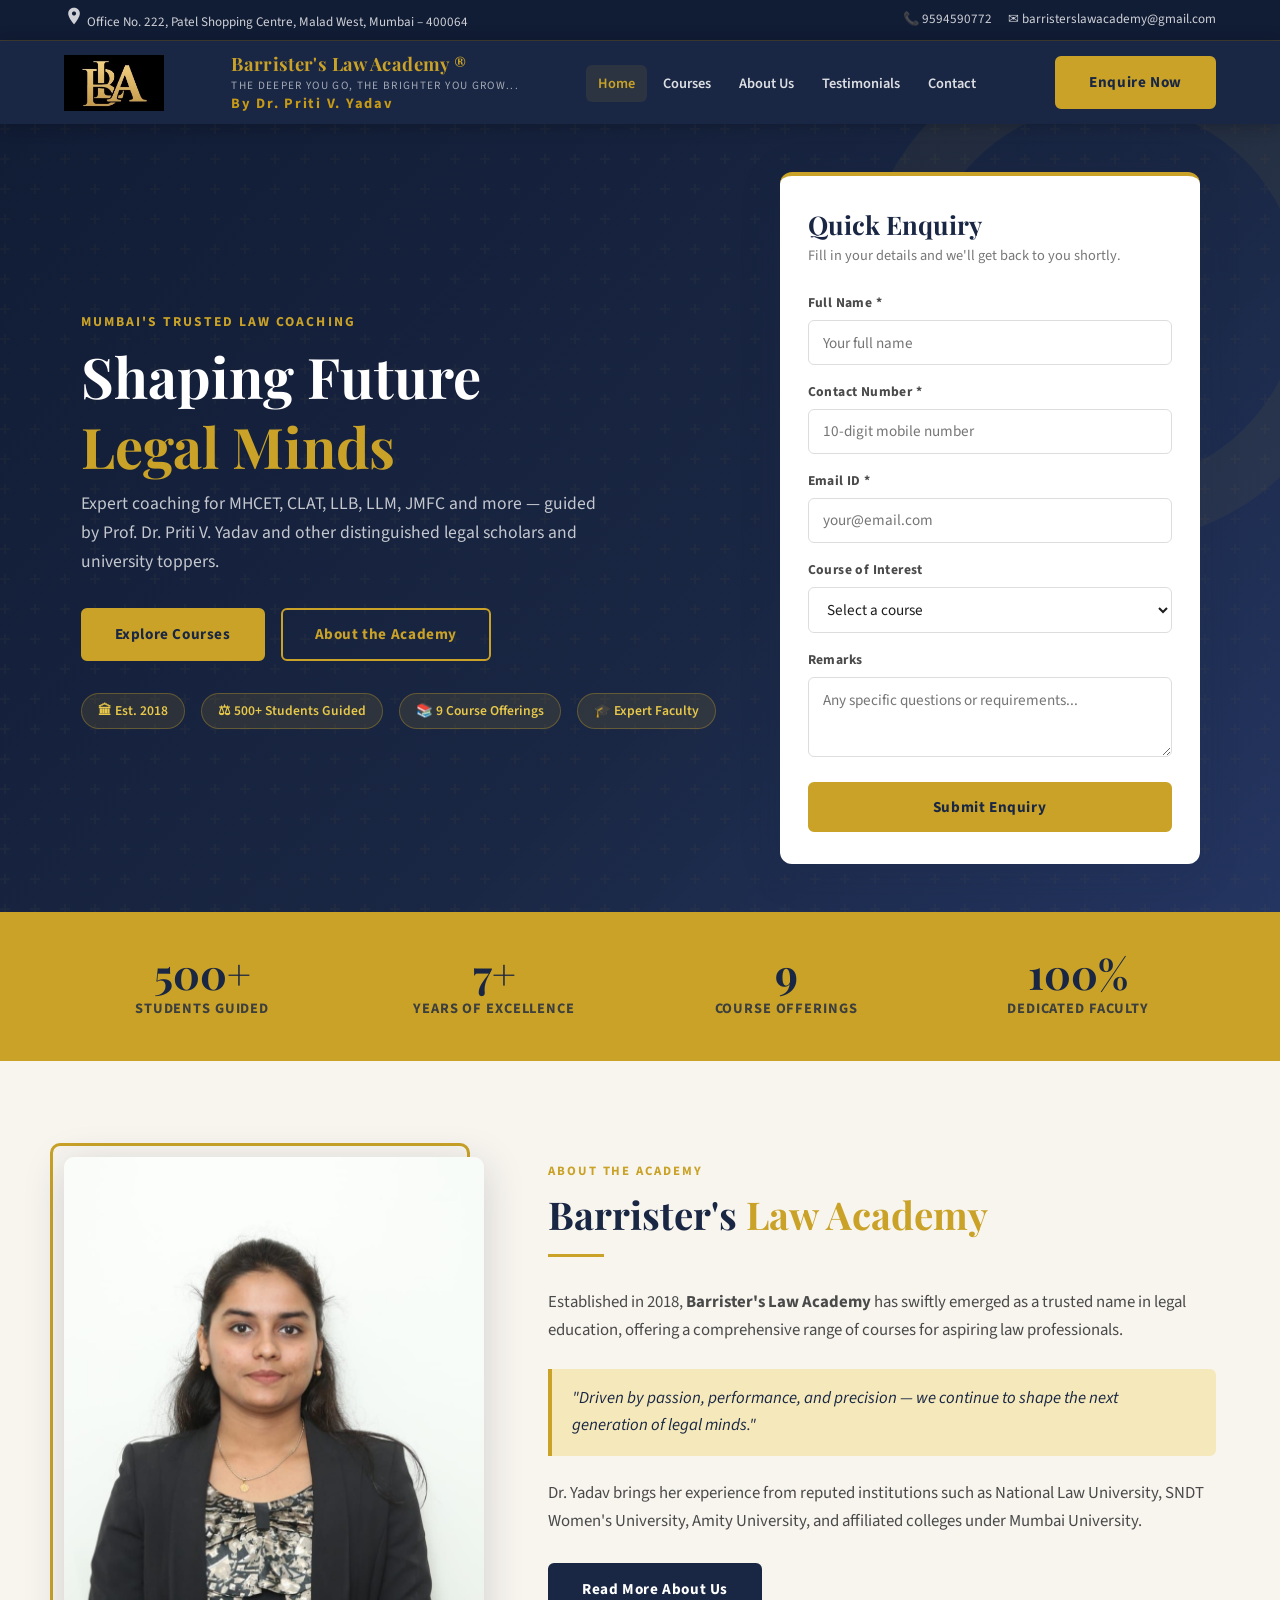
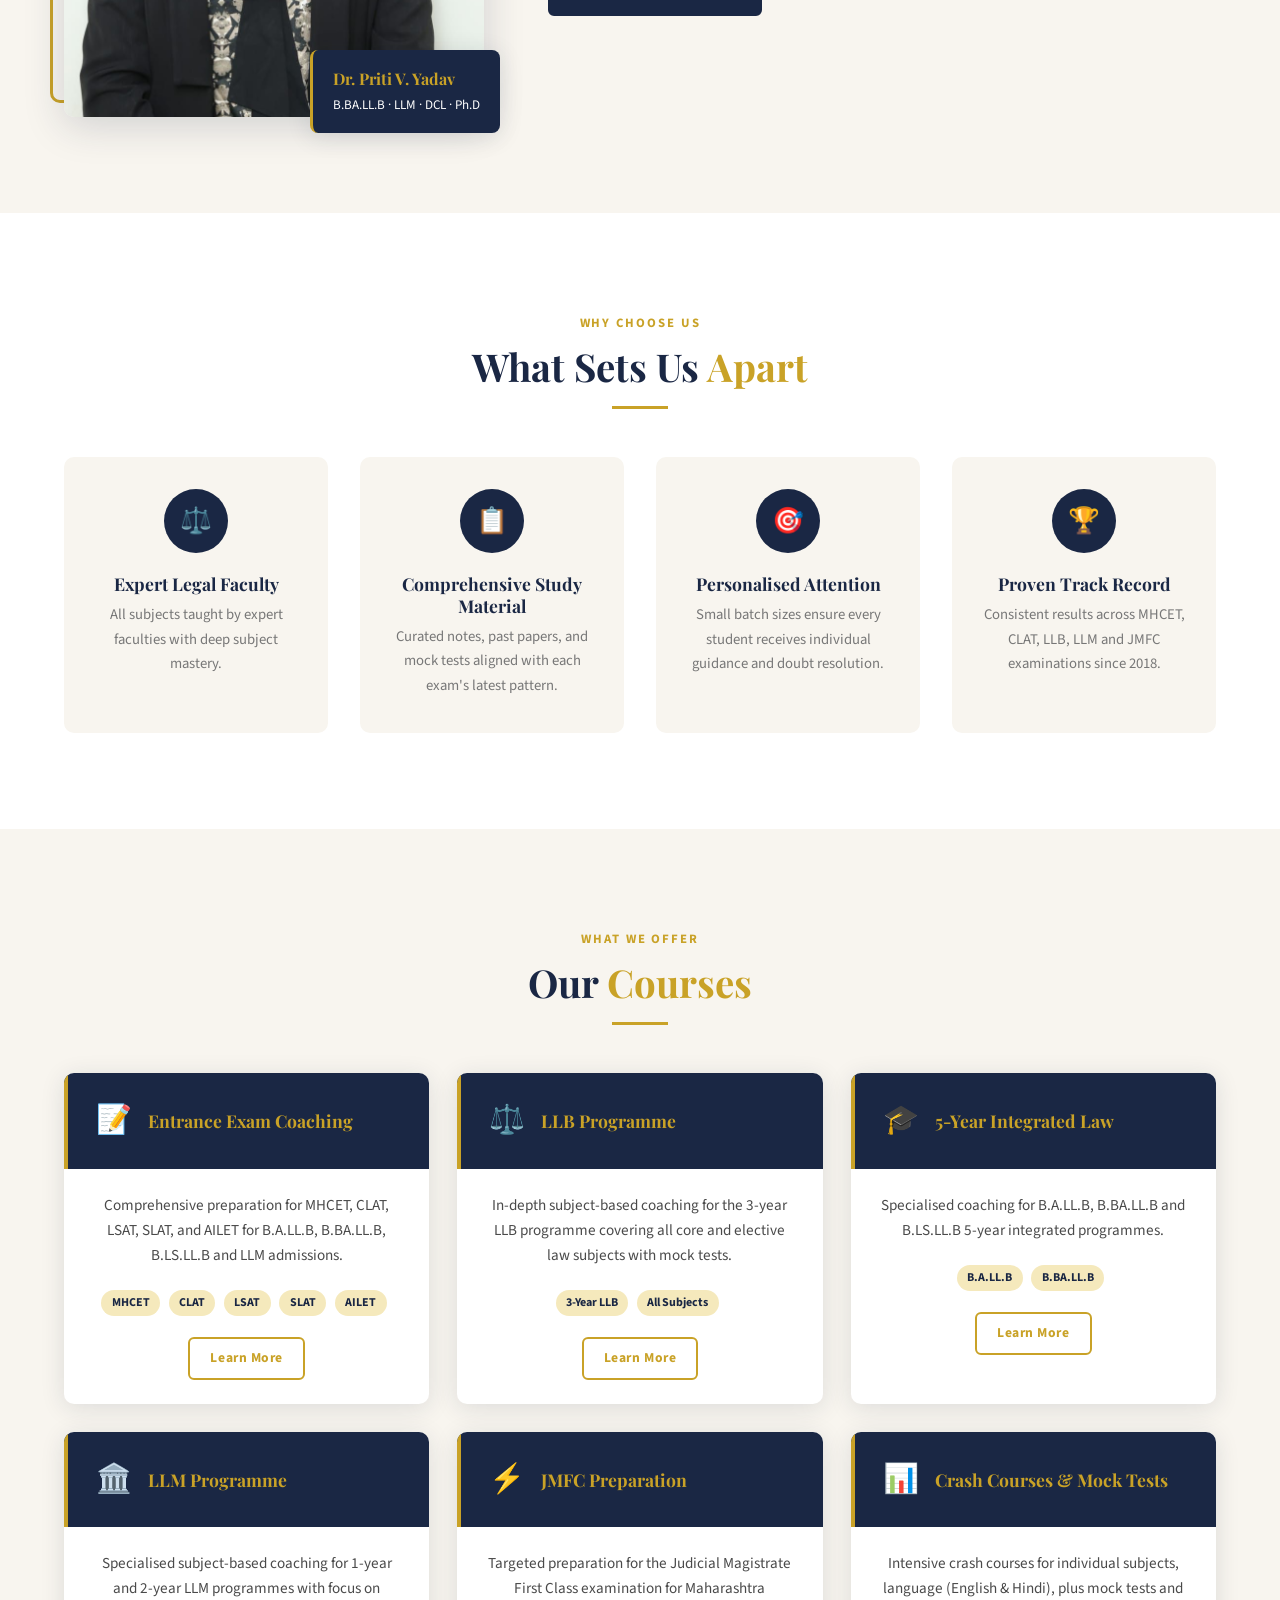
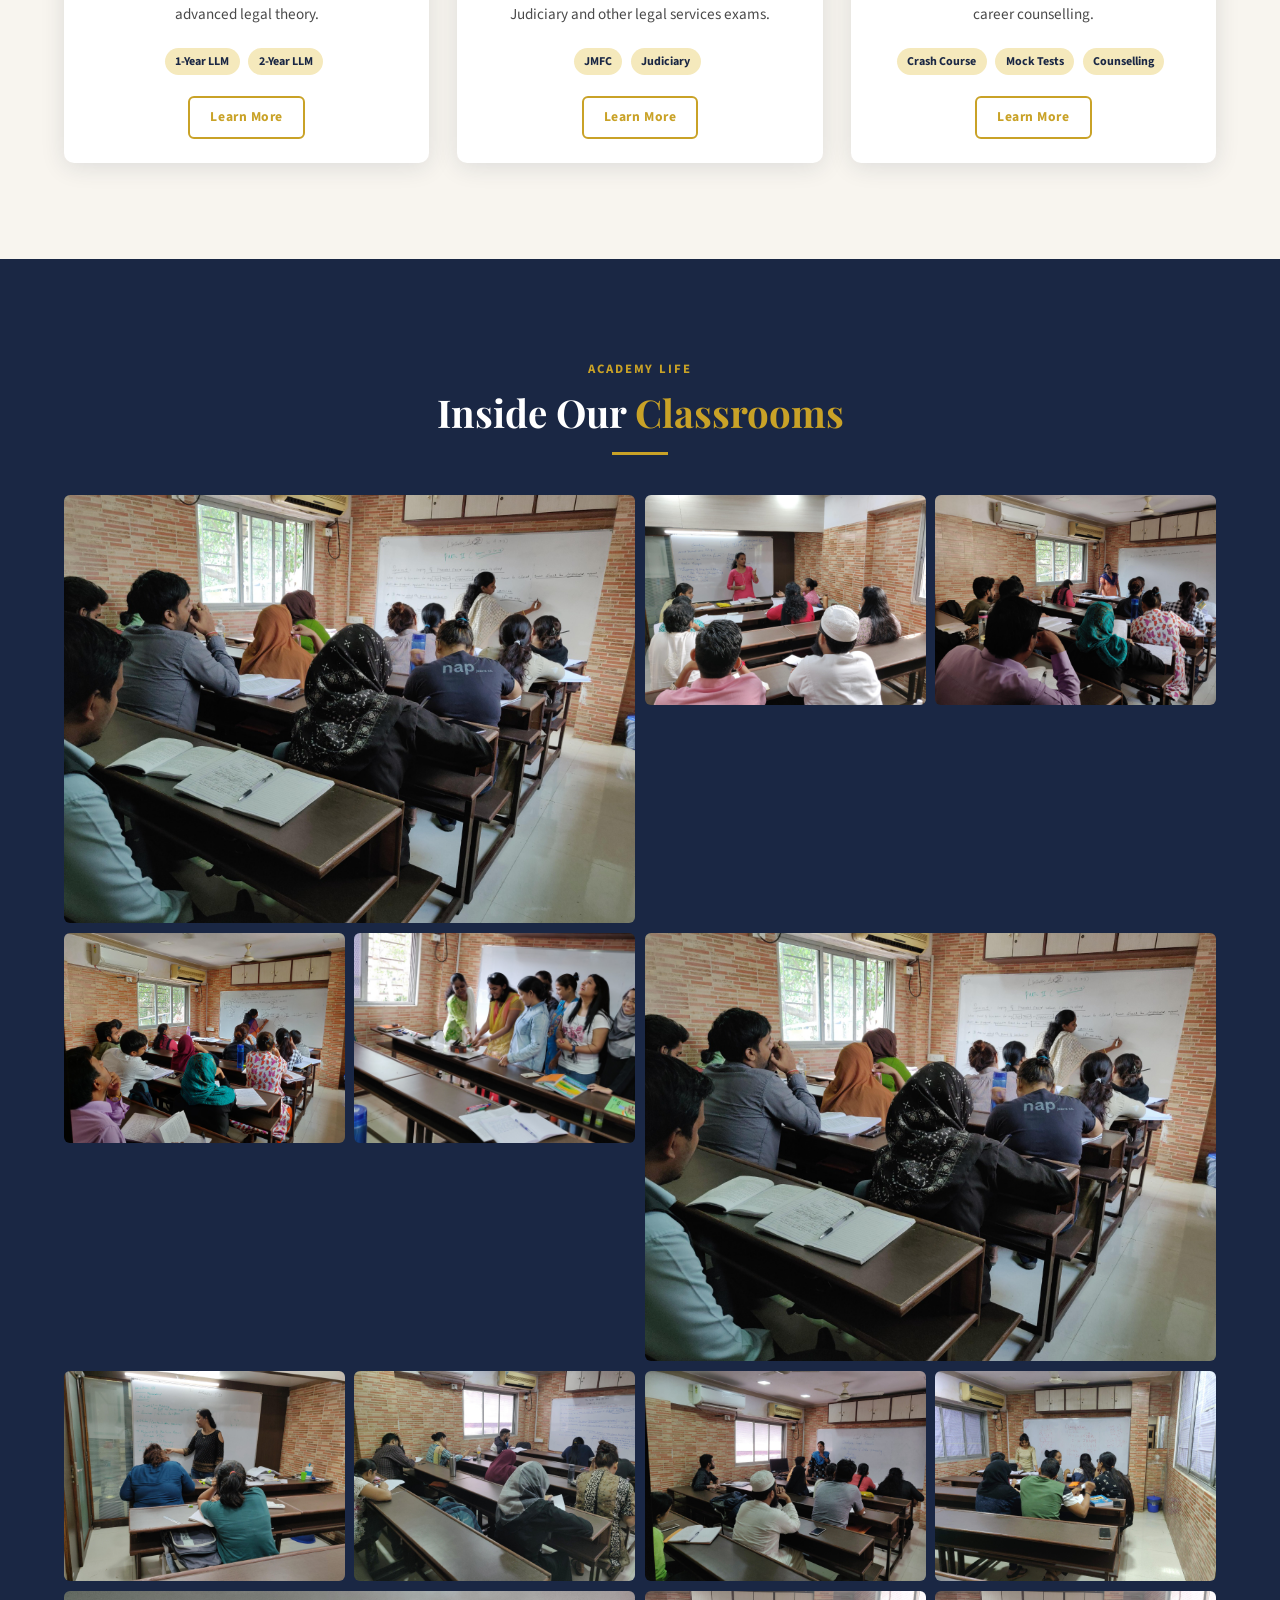
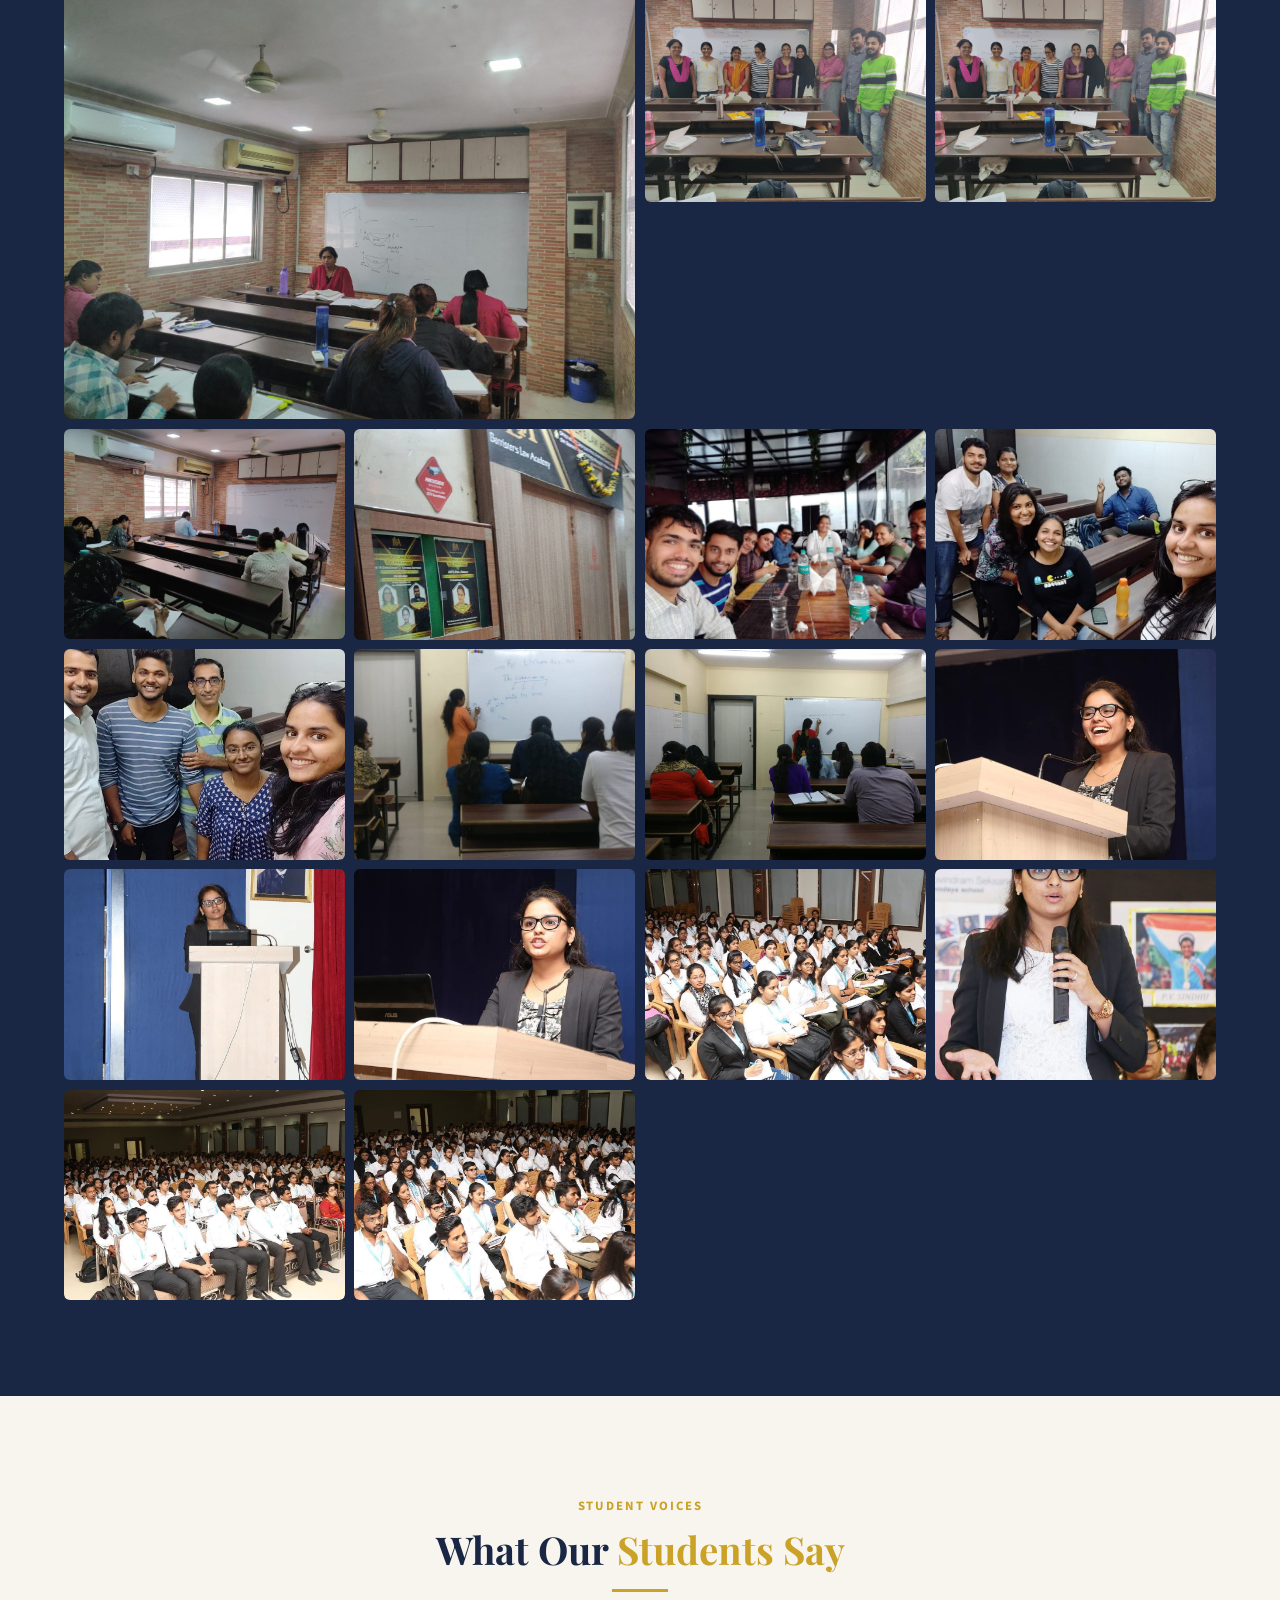
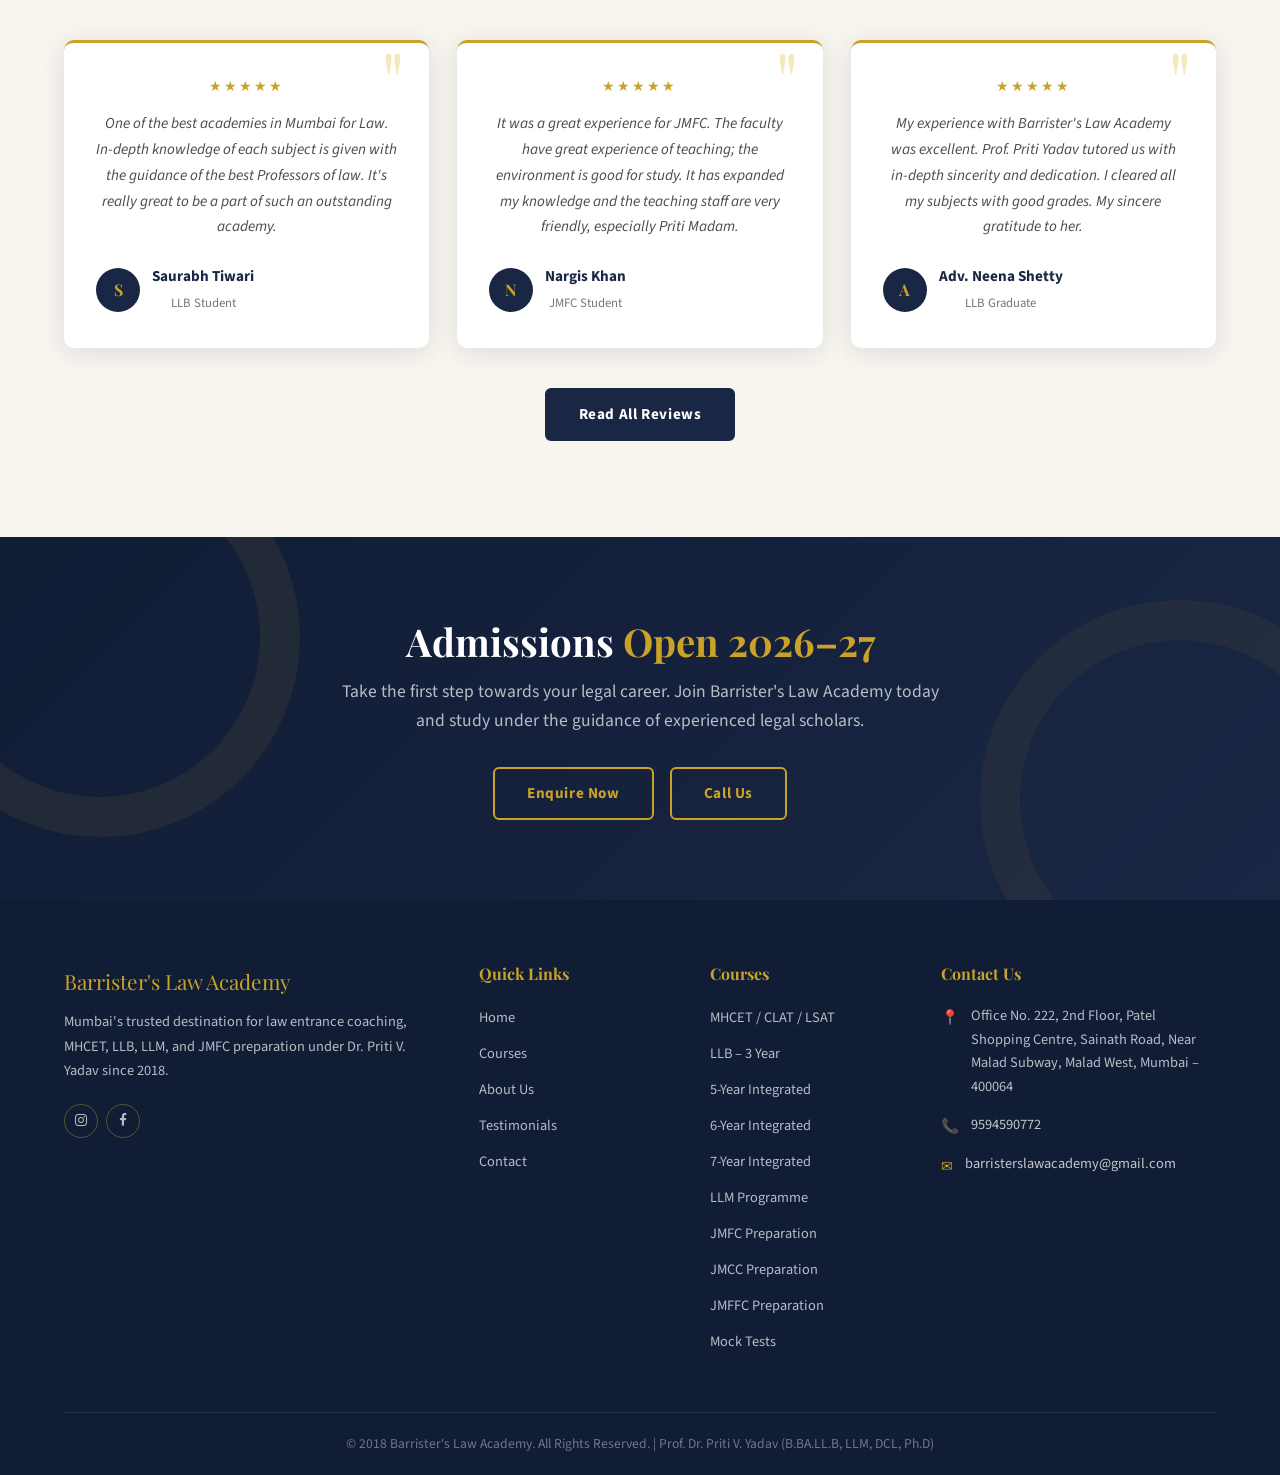
==== Neha_Website/bla-website1/bla-website/index.html @ 6c92b3d4 "BLA all files" ====
<!DOCTYPE html>
<html lang="en">
<head>
    <meta charset="UTF-8"/>
    <meta name="viewport" content="width=device-width, initial-scale=1.0"/>
    <meta name="description"
          content="Barrister's Law Academy – Mumbai's trusted law coaching for MHCET, CLAT, LLB, LLM, and JMFC preparation under Prof. Dr. Priti V. Yadav."/>
    <title>Barrister's Law Academy | Prof. Dr. Priti V. Yadav</title>

    <!-- Google Fonts -->
    <link rel="preconnect" href="https://fonts.googleapis.com"/>
    <link rel="preconnect" href="https://fonts.gstatic.com" crossorigin/>
    <link href="https://fonts.googleapis.com/css2?family=Playfair+Display:wght@400;600;700&family=Source+Sans+3:wght@400;600;700&display=swap"
          rel="stylesheet"/>
<link rel="stylesheet" href="https://cdnjs.cloudflare.com/ajax/libs/font-awesome/4.7.0/css/font-awesome.min.css">
<meta name="viewport" content="width=device-width, initial-scale=1">
<link href="https://fonts.googleapis.com/icon?family=Material+Icons" rel="stylesheet">


    <!-- Stylesheet -->
    <link rel="stylesheet" href="css/style.css"/>
</head>
<body>

<!-- =============================================
     TOP BAR
============================================= -->
<div class="topbar">
    <div class="container">
        <div class="topbar-left">
            <span><i class="material-icons" style="font-size:20px" >place</i> Office No. 222, Patel Shopping Centre, Malad West, Mumbai – 400064</span>
        </div>
        <div class="topbar-right">
            <p>📞 9594590772</p>
            <p>✉ barristerslawacademy@gmail.com</p>
        </div>
    </div>
</div>

<!-- =============================================
     NAVBAR
============================================= -->
<header>
    <nav class="navbar" aria-label="Main navigation">
        <!-- <div class="container" style = "justify-content: flex-start" > -->
        <div class="container">
            <!-- Logo -->
            <!--<a href="index.html" class="nav-logo" aria-label="Barrister's Law Academy Home">
              <svg class="logo-mark" viewBox="0 0 48 48" fill="none" xmlns="http://www.w3.org/2000/svg" aria-hidden="true">
                <rect width="48" height="48" rx="4" fill="#1a2744"/>
                <path d="M12 36V12h10c2.8 0 5 0.7 6.5 2.1 1.5 1.4 2.2 3.2 2.2 5.4 0 1.6-0.4 3-1.2 4.1-0.8 1.1-1.9 1.8-3.4 2.2 1.8 0.3 3.2 1.1 4.2 2.4 1 1.3 1.5 2.9 1.5 4.8 0 2.4-0.8 4.3-2.4 5.7-1.6 1.4-3.9 2.1-6.8 2.1H12zm4.5-14h5c1.5 0 2.7-0.4 3.5-1.1 0.8-0.7 1.2-1.7 1.2-3 0-1.3-0.4-2.3-1.2-3-0.8-0.7-2-1.1-3.5-1.1h-5v8.2zm0 10.3h5.5c1.6 0 2.9-0.4 3.8-1.2 0.9-0.8 1.3-1.9 1.3-3.3 0-1.4-0.4-2.5-1.3-3.3-0.9-0.8-2.2-1.2-3.8-1.2h-5.5v9z" fill="#c9a227"/>
              </svg> -->
			  

            <a href="index.html" class="nav-logo" aria-label="Barrister's Law Academy Home">
     <img src="images/gallery-16-2.jpeg" wid alt="Barrister's Law Academy Logo" class="" width= 100px height = 48px flex-shrink = 0>
            </a>
            <div class="nav-logo-text">
                <span class="name">Barrister's Law Academy &reg</span>
                <span class="tagline">The deeper you go, the brighter you grow...</span>
                <span class="tagline3">By Dr. Priti V. Yadav</span>
            </div>
            </a>

            <!-- Nav Links -->
            <ul class="nav-links" id="navLinks" role="list">
                <li><a href="index.html" class="active">Home</a></li>
                <li><a href="pages/courses.html">Courses</a></li>
                <li><a href="pages/about.html">About Us</a></li>
                <li><a href="pages/testimonials.html">Testimonials</a></li>
                <li><a href="pages/contact.html">Contact</a></li>
            </ul>

            <a href="pages/contact.html" class="btn btn-gold nav-cta">Enquire Now</a>

            <!-- Mobile toggle -->
            <button class="nav-toggle" id="navToggle" aria-label="Toggle navigation" aria-expanded="false">
                <span></span><span></span><span></span>
            </button>
        </div>
    </nav>
</header>

<main>

    <!-- =============================================
         HERO SECTION
    ============================================= -->
    <section class="hero" aria-label="Hero">
        <div class="container">
            <!-- Left: Headline -->
            <div class="hero-content fade-up">
                <span class="section-tag">Mumbai's Trusted Law Coaching</span>
                <h1>
                    Shaping Future
                    <span>Legal Minds</span>
                </h1>
                <p>Expert coaching for MHCET, CLAT, LLB, LLM, JMFC and more — guided by Prof. Dr. Priti V. Yadav and other 
                    distinguished legal scholars and university toppers.</p>
                <div style="display:flex; gap:1rem; flex-wrap:wrap;">
                    <a href="pages/courses.html" class="btn btn-gold">Explore Courses</a>
                    <a href="pages/about.html" class="btn btn-outline-gold">About the Academy</a>
                </div>
                <div class="hero-badges">
                    <span class="hero-badge">🏛 Est. 2018</span>
                    <span class="hero-badge">⚖ 500+ Students Guided</span>
                    <span class="hero-badge">📚 9 Course Offerings</span>
                    <span class="hero-badge">🎓 Expert Faculty</span>
                </div>
            </div>

            <!-- Right: Quick Enquiry Form -->
            <div class="hero-form-card fade-up fade-up-delay-2">
                <h3>Quick Enquiry</h3>
                <p>Fill in your details and we'll get back to you shortly.</p>

                <form action="https://api.web3forms.com/submit" method="POST"
                      id="heroForm" enctype="multipart/form-data">


                    <input type="hidden" name="from_name" value="Barrister's Law Academy">
                    <input type="hidden" name="access_key" value="9048cb7b-ba1b-49e8-9196-6e53ab30362b">
                    <div class="form-group">
                        <label for="hf-name">Full Name *</label>
                        <input type="text" id="hf-name" name="Name" placeholder="Your full name" required/>
                    </div>
                    <div class="form-group">
                        <label for="hf-phone">Contact Number *</label>
                        <input type="tel" id="hf-phone" name="Contact" placeholder="10-digit mobile number" required
                               pattern="[0-9]{10}"/>
                    </div>
                    <div class="form-group">
                        <label for="hf-email">Email ID *</label>
                        <input type="email" id="hf-email" name="Email" placeholder="your@email.com" required/>
                    </div>
                    <div class="form-group">
                        <label for="hf-course">Course of Interest</label>
                        <select id="hf-course" name="Course">
                            <option value="">Select a course</option>
                            <option>MHCET / CLAT / LSAT / SLAT / AILET Entrance</option>
                            <option>LLB – 3 Year Course</option>
                            <option>B.A.LL.B / B.BA.LL.B – 5 Year Course</option>
                            <option>LLM – 1 &amp; 2 Year Course</option>
                            <option>LLM – 2 &amp; 3 Year Course</option>
                            <option>JMFC Preparation</option>
                            <option>Crash Course 1</option>
                            <option>JMCC Preparation</option>
                            <option>Crash Course 2</option>
                            <option>Mock Tests</option>
                            <option>Career Counselling</option>
                        </select>
                    </div>
                    <div class="form-group">
                        <label for="hf-remarks">Remarks</label>
                        <textarea id="hf-remarks" name="Remarks"
                                  placeholder="Any specific questions or requirements..."></textarea>
                    </div>
                    <!-- CAPTCHA placeholder (hCaptcha integration point) -->
                    <div class="h-captcha" data-captcha="true"></div>
                    <!--<div class="captcha-box">
                      <input type="checkbox" id="captcha-check" required />
                      <label for="captcha-check" style="font-size:0.88rem; cursor:pointer;">I'm not a robot</label>
                       <div class="h-captcha" data-captcha="true" ></div>
                      <div class="captcha-logo">🛡<br/>hCaptcha</div>
                    </div> -->
                    <button type="submit" class="btn btn-gold" style="width:100%; justify-content:center;">Submit
                        Enquiry
                    </button>
                </form>

            </div>
        </div>
    </section>

    <!-- =============================================
         STATS STRIP
    ============================================= -->
    <section class="stats-strip" aria-label="Academy statistics">
        <div class="container">
            <div class="stats-grid">
                <div class="stat-item">
                    <div class="stat-number">500+</div>
                    <div class="stat-label">Students Guided</div>
                </div>
                <div class="stat-item">
                    <div class="stat-number">7+</div>
                    <div class="stat-label">Years of Excellence</div>
                </div>
                <div class="stat-item">
                    <div class="stat-number">9</div>
                    <div class="stat-label">Course Offerings</div>
                </div>
                <div class="stat-item">
                    <div class="stat-number">100%</div>
                    <div class="stat-label">Dedicated Faculty</div>
                </div>
            </div>
        </div>
    </section>

    <!-- =============================================
         ABOUT PREVIEW
    ============================================= -->
    <section class="about-section" id="about" aria-labelledby="about-heading">
        <div class="container">
            <div class="about-grid">
                <!-- Founder Photo -->
                <div class="about-image-wrap">
                    <img
                            src="images/founder.jpeg"
                            alt="Prof. Dr. Priti V. Yadav – Founder of Barrister's Law Academy"
                            loading="lazy"
                    />
                    <div class="about-credentials">
                        <strong>Dr. Priti V. Yadav</strong>
                        B.BA.LL.B · LLM · DCL · Ph.D
                        <br/>
						<!--<span style="font-size:0.75rem; opacity:0.7; margin-top:0.3rem; display:block;">University Topper</span> -->
                    </div>
                </div>

                <!-- Text -->
                <div class="about-content">
                    <span class="section-tag">About The Academy</span>
                    <h2 id="about-heading" class="section-title">Barrister's <span>Law Academy</span></h2>
                    <div class="divider"></div>
                    <p>Established in 2018, <strong>Barrister's Law Academy</strong> has swiftly emerged as a trusted
                        name in legal education, offering a comprehensive range of courses for aspiring law
                        professionals.</p>
                    <!--<p>Under the dynamic leadership of <strong>Dr. Priti V. Yadav</strong>, a distinguished academician and legal scholar, the Academy is powered by a team of subject experts committed to academic excellence and career-focused mentorship.</p>
                    -->
                    <blockquote class="highlight">
                        "Driven by passion, performance, and precision — we continue to shape the next generation of
                        legal minds."
                    </blockquote>
                    <p>Dr. Yadav brings her experience from reputed institutions such as National Law University, SNDT
                        Women's University, Amity University, and affiliated colleges under Mumbai University.</p>
                    <a href="pages/about.html" class="btn btn-navy" style="margin-top:0.5rem;">Read More About Us</a>
                </div>
            </div>
        </div>
    </section>

    <!-- =============================================
         FEATURE PILLARS
    ============================================= -->
    <section class="features-section" aria-labelledby="features-heading">
        <div class="container text-center">
            <span class="section-tag">Why Choose Us</span>
            <h2 id="features-heading" class="section-title">What Sets Us <span>Apart</span></h2>
            <div class="divider center"></div>
            <div class="features-grid">
                <div class="feature-card">
                    <div class="feature-icon" aria-hidden="true">⚖️</div>
                    <h4>Expert Legal Faculty</h4>
                    <p>All subjects taught by expert faculties with deep subject mastery.</p>
                </div>
                <div class="feature-card">
                    <div class="feature-icon" aria-hidden="true">📋</div>
                    <h4>Comprehensive Study Material</h4>
                    <p>Curated notes, past papers, and mock tests aligned with each exam's latest pattern.</p>
                </div>
                <div class="feature-card">
                    <div class="feature-icon" aria-hidden="true">🎯</div>
                    <h4>Personalised Attention</h4>
                    <p>Small batch sizes ensure every student receives individual guidance and doubt resolution.</p>
                </div>
                <div class="feature-card">
                    <div class="feature-icon" aria-hidden="true">🏆</div>
                    <h4>Proven Track Record</h4>
                    <p>Consistent results across MHCET, CLAT, LLB, LLM and JMFC examinations since 2018.</p>
                </div>
            </div>
        </div>
    </section>

    <!-- =============================================
         COURSES PREVIEW
    ============================================= -->
    <section class="courses-section" aria-labelledby="courses-heading">
        <div class="container text-center">
            <span class="section-tag">What We Offer</span>
            <h2 id="courses-heading" class="section-title">Our <span>Courses</span></h2>
            <div class="divider center"></div>
            <div class="courses-grid">

                <article class="course-card">
                    <div class="course-card-header">
                        <span class="icon" aria-hidden="true">📝</span>
                        <h3>Entrance Exam Coaching</h3>
                    </div>
                    <div class="course-card-body">
                        <p>Comprehensive preparation for MHCET, CLAT, LSAT, SLAT, and AILET for B.A.LL.B, B.BA.LL.B,
                            B.LS.LL.B and LLM admissions.</p>
                        <span class="course-tag">MHCET</span>
                        <span class="course-tag">CLAT</span>
                        <span class="course-tag">LSAT</span>
                        <span class="course-tag">SLAT</span>
                        <span class="course-tag">AILET</span>
                        <a href="pages/courses.html" class="btn btn-outline-gold"
                           style="display:inline-block; margin-top:1rem; padding:0.5rem 1.25rem; font-size:0.85rem;">Learn
                            More</a>
                    </div>
                </article>

                <article class="course-card">
                    <div class="course-card-header">
                        <span class="icon" aria-hidden="true">⚖️</span>
                        <h3>LLB Programme</h3>
                    </div>
                    <div class="course-card-body">
                        <p>In-depth subject-based coaching for the 3-year LLB programme covering all core and elective
                            law subjects with mock tests.</p>
                        <span class="course-tag">3-Year LLB</span>
                        <span class="course-tag">All Subjects</span>
						<br>
                        <a href="pages/courses.html" class="btn btn-outline-gold"
                           style="display:inline-block; margin-top:1rem; padding:0.5rem 1.25rem; font-size:0.85rem;">Learn
                            More</a>
                    </div>
                </article>

                <article class="course-card">
                    <div class="course-card-header">
                        <span class="icon" aria-hidden="true">🎓</span>
                        <h3>5-Year Integrated Law</h3>
                    </div>
                    <div class="course-card-body">
                        <p>Specialised coaching for B.A.LL.B, B.BA.LL.B and B.LS.LL.B 5-year integrated programmes.</p>
                        <span class="course-tag">B.A.LL.B</span>
                        <span class="course-tag">B.BA.LL.B</span>
						<br>
                        <a href="pages/courses.html" class="btn btn-outline-gold"
                           style="display:inline-block; margin-top:1rem; padding:0.5rem 1.25rem; font-size:0.85rem;">Learn
                            More</a>
                    </div>
                </article>

                <article class="course-card">
                    <div class="course-card-header">
                        <span class="icon" aria-hidden="true">🏛️</span>
                        <h3>LLM Programme</h3>
                    </div>
                    <div class="course-card-body">
                        <p>Specialised subject-based coaching for 1-year and 2-year LLM programmes with focus on
                            advanced legal theory.</p>
                        <span class="course-tag">1-Year LLM</span>
                        <span class="course-tag">2-Year LLM</span>
						<br>
                        <a href="pages/courses.html" class="btn btn-outline-gold"
                           style="display:inline-block; margin-top:1rem; padding:0.5rem 1.25rem; font-size:0.85rem;">Learn
                            More</a>
                    </div>
                </article>

                <article class="course-card">
                    <div class="course-card-header">
                        <span class="icon" aria-hidden="true">⚡</span>
                        <h3>JMFC Preparation</h3>
                    </div>
                    <div class="course-card-body">
                        <p>Targeted preparation for the Judicial Magistrate First Class examination for Maharashtra
                            Judiciary and other legal services exams.</p>
                        <span class="course-tag">JMFC</span>
                        <span class="course-tag">Judiciary</span>
						<br>
                        <a href="pages/courses.html" class="btn btn-outline-gold"
                           style="display:inline-block; margin-top:1rem; padding:0.5rem 1.25rem; font-size:0.85rem;">Learn
                            More</a>
                    </div>
                </article>

                <article class="course-card">
                    <div class="course-card-header">
                        <span class="icon" aria-hidden="true">📊</span>
                        <h3>Crash Courses &amp; Mock Tests</h3>
                    </div>
                    <div class="course-card-body">
                        <p>Intensive crash courses for individual subjects, language (English &amp; Hindi), plus mock
                            tests and career counselling.</p>
                        <span class="course-tag">Crash Course</span>
                        <span class="course-tag">Mock Tests</span>
                        <span class="course-tag">Counselling</span>
                        <a href="pages/courses.html" class="btn btn-outline-gold"
                           style="display:inline-block; margin-top:1rem; padding:0.5rem 1.25rem; font-size:0.85rem;">Learn
                            More</a>
                    </div>
                </article>

            </div>
        </div>
    </section>

    <!-- =============================================
         GALLERY SECTION
    ============================================= -->
    <section class="gallery-section" id="gallery" aria-labelledby="gallery-heading">
        <div class="container text-center">
            <span class="section-tag">Academy Life</span>
            <h2 id="gallery-heading" class="section-title" style="color:var(--white);">Inside Our
                <span>Classrooms</span></h2>
            <div class="divider center"></div>
            <div class="gallery-grid">
                <div class="gallery-item wide" onclick="openLightbox('images/gallery-1.jpeg')">
                    <img src="images/gallery-1.jpeg" alt="Students in class – Barrister's Law Academy" loading="lazy"/>
                </div>
                <div class="gallery-item" onclick="openLightbox('images/gallery-2.jpeg')">
                    <img src="images/gallery-2.jpeg" alt="Lecture session at BLA" loading="lazy"/>
                </div>
                <div class="gallery-item" onclick="openLightbox('images/gallery-3.jpeg')">
                    <img src="images/gallery-3.jpeg" alt="Classroom interaction" loading="lazy"/>
                </div>
                <div class="gallery-item" onclick="openLightbox('images/gallery-4.jpeg')">
                    <img src="images/gallery-4.jpeg" alt="Faculty teaching at whiteboard" loading="lazy"/>
                </div>
                <div class="gallery-item" onclick="openLightbox('images/gallery-5.jpeg')">
                    <img src="images/gallery-5.jpeg" alt="Students engaged in study" loading="lazy"/>
                </div>
                <div class="gallery-item wide" onclick="openLightbox('images/gallery-6.jpeg')">
                    <img src="images/gallery-6.jpeg" alt="Group study session" loading="lazy"/>
                </div>
                <div class="gallery-item" onclick="openLightbox('images/gallery-7.jpeg')">
                    <img src="images/gallery-7.jpeg" alt="Birthday celebration at BLA" loading="lazy"/>
                </div>
                <div class="gallery-item" onclick="openLightbox('images/gallery-8.jpeg')">
                    <img src="images/gallery-8.jpeg" alt="Students and faculty group photo" loading="lazy"/>
                </div>
                <div class="gallery-item" onclick="openLightbox('images/gallery-9.jpeg')">
                    <img src="images/gallery-9.jpeg" alt="Student celebration at academy" loading="lazy"/>
                </div>
                <div class="gallery-item" onclick="openLightbox('images/gallery-10.jpeg')">
                    <img src="images/gallery-10.jpeg" alt="Academy dining outing" loading="lazy"/>
                </div>
                <div class="gallery-item wide" onclick="openLightbox('images/gallery-11.jpeg')">
                    <img src="images/gallery-11.jpeg" alt="Barrister's Law Academy entrance" loading="lazy"/>
                </div>
                <div class="gallery-item" onclick="openLightbox('images/gallery-12.jpeg')">
                    <img src="images/gallery-12.jpeg" alt="Seminar session" loading="lazy"/>
                </div>
                <div class="gallery-item" onclick="openLightbox('images/gallery-12.jpeg')">
                    <img src="images/gallery-12.jpeg" alt="Seminar session" loading="lazy"/>
                </div>
                <div class="gallery-item" onclick="openLightbox('images/gallery-13.jpeg')">
                    <img src="images/gallery-13.jpeg" alt="Seminar session" loading="lazy"/>
                </div>
                <div class="gallery-item" onclick="openLightbox('images/gallery-14.jpeg')">
                    <img src="images/gallery-14.jpeg" alt="Seminar session" loading="lazy"/>
                </div>
                <div class="gallery-item" onclick="openLightbox('images/gallery-15.jpeg')">
                    <img src="images/gallery-15.jpeg" alt="Seminar session" loading="lazy"/>
                </div>
                <div class="gallery-item" onclick="openLightbox('images/gallery-19.jpeg')">
                    <img src="images/gallery-19.jpeg" alt="Seminar session" loading="lazy"/>
                </div>
                <div class="gallery-item" onclick="openLightbox('images/gallery-20.jpeg')">
                    <img src="images/gallery-20.jpeg" alt="Seminar session" loading="lazy"/>
                </div>
                <div class="gallery-item" onclick="openLightbox('images/gallery-21.jpeg')">
                    <img src="images/gallery-21.jpeg" alt="Seminar session" loading="lazy"/>
                </div>
                <div class="gallery-item" onclick="openLightbox('images/gallery-22.jpeg')">
                    <img src="images/gallery-22.jpeg" alt="Seminar session" loading="lazy"/>
                </div>
                <div class="gallery-item" onclick="openLightbox('images/gallery-23.jpeg')">
                    <img src="images/gallery-23.jpeg" alt="Seminar session" loading="lazy"/>
                </div>
                <div class="gallery-item" onclick="openLightbox('images/gallery-24.jpeg')">
                    <img src="images/gallery-24.jpeg" alt="Seminar session" loading="lazy"/>
                </div>
                <div class="gallery-item" onclick="openLightbox('images/gallery-25.jpeg')">
                    <img src="images/gallery-25.jpeg" alt="Seminar session" loading="lazy"/>
                </div>
                <div class="gallery-item" onclick="openLightbox('images/gallery-26.jpeg')">
                    <img src="images/gallery-26.jpeg" alt="Seminar session" loading="lazy"/>
                </div>
                <div class="gallery-item" onclick="openLightbox('images/gallery-27.jpeg')">
                    <img src="images/gallery-27.jpeg" alt="Seminar session" loading="lazy"/>
                </div>
                <div class="gallery-item" onclick="openLightbox('images/gallery-28.jpeg')">
                    <img src="images/gallery-28.jpeg" alt="Seminar session" loading="lazy"/>
                </div>
                <div class="gallery-item" onclick="openLightbox('images/gallery-29.jpeg')">
                    <img src="images/gallery-29.jpeg" alt="Seminar session" loading="lazy"/>

                </div>
            </div>
    </section>

    <!-- =============================================
         TESTIMONIALS PREVIEW
    ============================================= -->
    <section class="testimonials-section" aria-labelledby="testimonials-heading">
        <div class="container text-center">
            <span class="section-tag">Student Voices</span>
            <h2 id="testimonials-heading" class="section-title">What Our <span>Students Say</span></h2>
            <div class="divider center"></div>
            <div class="testimonials-grid">

                <article class="testimonial-card">
                    <div class="stars" aria-label="5 stars">★★★★★</div>
                    <p class="testimonial-text">One of the best academies in Mumbai for Law. In-depth knowledge of each
                        subject is given with the guidance of the best Professors of law. It's really great to be a part
                        of such an outstanding academy.</p>
                    <div class="testimonial-author">
                        <div class="author-avatar" aria-hidden="true">S</div>
                        <div class="author-info">
                            <strong>Saurabh Tiwari</strong>
                            <span>LLB Student</span>
                        </div>
                    </div>
                </article>

                <article class="testimonial-card">
                    <div class="stars" aria-label="5 stars">★★★★★</div>
                    <p class="testimonial-text">It was a great experience for JMFC. The faculty have great experience of
                        teaching; the environment is good for study. It has expanded my knowledge and the teaching staff
                        are very friendly, especially Priti Madam.</p>
                    <div class="testimonial-author">
                        <div class="author-avatar" aria-hidden="true">N</div>
                        <div class="author-info">
                            <strong>Nargis Khan</strong>
                            <span>JMFC Student</span>
                        </div>
                    </div>
                </article>

                <article class="testimonial-card">
                    <div class="stars" aria-label="5 stars">★★★★★</div>
                    <p class="testimonial-text">My experience with Barrister's Law Academy was excellent. Prof. Priti
                        Yadav tutored us with in-depth sincerity and dedication. I cleared all my subjects with good
                        grades. My sincere gratitude to her.</p>
                    <div class="testimonial-author">
                        <div class="author-avatar" aria-hidden="true">A</div>
                        <div class="author-info">
                            <strong>Adv. Neena Shetty</strong>
                            <span>LLB Graduate</span>
                        </div>
                    </div>
                </article>

            </div>
            <div style="margin-top: 2.5rem;">
                <a href="pages/testimonials.html" class="btn btn-navy">Read All Reviews</a>
            </div>
        </div>
    </section>

    <!-- =============================================
         CTA BANNER
    ============================================= -->
    <section class="cta-banner" aria-label="Admissions open">
        <div class="container">
            <h2>Admissions <span>Open 2026–27</span></h2>
            <p>Take the first step towards your legal career. Join Barrister's Law Academy today and study under the
                guidance of experienced legal scholars.</p>
            <div style="display:flex; gap:1rem; justify-content:center; flex-wrap:wrap;">
                <a href="pages/contact.html" class="btn btn-outline-gold">Enquire Now</a>
				<a href="javascript:void(0);" class="btn btn-outline-gold" onclick="alert('Please dial 9594590772 for any query')">Call Us</a>
            </div>
        </div>
    </section>

</main>

<!-- =============================================
     FOOTER
============================================= -->
<footer>
    <div class="container">
        <div class="footer-grid">
            <!-- Brand -->
            <div class="footer-brand">
                <div class="name">Barrister's Law Academy</div>
                <p>Mumbai's trusted destination for law entrance coaching, MHCET, LLB, LLM, and JMFC preparation under
                    Dr. Priti V. Yadav since 2018.</p>
                <div class="footer-social">
                    <a href="https://www.instagram.com/barristerslawacademy" target="_blank" rel="noopener" 
                       aria-label="Instagram"><i class="fa fa-instagram"></i></a>
                   
                    <a href="https://www.facebook.com/barristerslawacademy" target="_blank" rel="noopener" aria-label="Facebook"><i class="fa fa-facebook"></i></a>

                </div>
            </div>

            <!-- Quick Links -->
            <div class="footer-col">
                <h5>Quick Links</h5>
                <ul>
                    <li><a href="index.html">Home</a></li>
                    <li><a href="pages/courses.html">Courses</a></li>
                    <li><a href="pages/about.html">About Us</a></li>
                    <li><a href="pages/testimonials.html">Testimonials</a></li>
                    <li><a href="pages/contact.html">Contact</a></li>
                </ul>
            </div>

            <!-- Courses -->
            <div class="footer-col">
                <h5>Courses</h5>
                <ul>
                    <li><a href="pages/courses.html">MHCET / CLAT / LSAT</a></li>
                    <li><a href="pages/courses.html">LLB – 3 Year</a></li>
                    <li><a href="pages/courses.html">5-Year Integrated</a></li>
                    <li><a href="pages/courses.html">6-Year Integrated</a></li>
                    <li><a href="pages/courses.html">7-Year Integrated</a></li>
                    <li><a href="pages/courses.html">LLM Programme</a></li>
                    <li><a href="pages/courses.html">JMFC Preparation</a></li>
                    <li><a href="pages/courses.html">JMCC Preparation</a></li>
                    <li><a href="pages/courses.html">JMFFC Preparation</a></li>
                    <li><a href="pages/courses.html">Mock Tests</a></li>
                </ul>
            </div>

            <!-- Contact -->
            <div class="footer-col">
                <h5>Contact Us</h5>
                <div class="footer-contact-item">
                    <span class="icon">📍</span>
                    <span>Office No. 222, 2nd Floor, Patel Shopping Centre, Sainath Road, Near Malad Subway, Malad West, Mumbai – 400064</span>
                </div>
                <div class="footer-contact-item">
                    <span class="icon">📞</span>
                    <span><p style="color:rgba(255,255,255,0.75);">9594590772</p></span>
                </div>
                <div class="footer-contact-item">
                    <span class="icon">✉</span>
                    <span><p barristerslawacademy@gmail.com style="color:rgba(255,255,255,0.75);">barristerslawacademy@gmail.com</p></span>
                </div>
            </div>
        </div>
    </div>

    <div class="footer-bottom">
        <div class="container">
            &copy; 2018 Barrister's Law Academy. All Rights Reserved. | Prof. Dr. Priti V. Yadav (B.BA.LL.B, LLM, DCL,
            Ph.D)
        </div>
    </div>
</footer>

<!-- =============================================
     LIGHTBOX
============================================= -->
<div class="lightbox" id="lightbox" role="dialog" aria-modal="true" aria-label="Image viewer">
    <button class="lightbox-close" id="lightboxClose" aria-label="Close image viewer">&times;</button>
    <img id="lightboxImg" src="" alt="Gallery image"/>
</div>

<!-- =============================================
     JAVASCRIPT (minimal, no frameworks)
============================================= -->
<script src="https://web3forms.com/client/script.js" async defer></script>

<script>


    // Mobile nav toggle
    const navToggle = document.getElementById('navToggle');
    const navLinks  = document.getElementById('navLinks');
    navToggle.addEventListener('click', () => {
      const open = navLinks.classList.toggle('open');
      navToggle.setAttribute('aria-expanded', open);
    });

    // Lightbox
    function openLightbox(src) {
      const lb  = document.getElementById('lightbox');
      const img = document.getElementById('lightboxImg');
      img.src = src;
      lb.classList.add('open');
      document.body.style.overflow = 'hidden';
    }

    document.getElementById('lightboxClose').addEventListener('click', closeLightbox);
    document.getElementById('lightbox').addEventListener('click', function(e) {
      if (e.target === this) closeLightbox();
    });
    document.addEventListener('keydown', function(e) {
      if (e.key === 'Escape') closeLightbox();
    });
    function closeLightbox() {
      document.getElementById('lightbox').classList.remove('open');
      document.body.style.overflow = '';
    }

    // Simple counter animation for stats
    function animateCounters() {
      document.querySelectorAll('.stat-number').forEach(el => {
        const raw   = el.textContent.replace(/[^0-9]/g, '');
        const end   = parseInt(raw, 10);
        const suffix = el.textContent.replace(/[0-9]/g, '');
        if (!end) return;
        let start = 0;
        const step = Math.ceil(end / 60);
        const timer = setInterval(() => {
          start = Math.min(start + step, end);
          el.textContent = start + suffix;
          if (start >= end) clearInterval(timer);
        }, 20);
      });
    }

    // IntersectionObserver to trigger counter on scroll
    const statsEl = document.querySelector('.stats-strip');
    if (statsEl) {
      const obs = new IntersectionObserver((entries) => {
        if (entries[0].isIntersecting) { animateCounters(); obs.disconnect(); }
      }, { threshold: 0.4 });
      obs.observe(statsEl);
    }
</script>
</body>
</html>
---- Neha_Website/bla-website1/bla-website/css/style.css ----
/* ============================================================
   BARRISTER'S LAW ACADEMY - Main Stylesheet
   Color Palette:
     --navy:      #1a2744  (primary deep navy)
     --gold:      #c9a227  (accent gold)
     --gold-lt:   #e8c84a  (lighter gold for hover)
     --cream:     #f8f5ef  (background warmth)
     --white:     #ffffff
     --text-dark: #1c1c1c
     --text-mid:  #4a4a4a
   Fonts: Playfair Display (headings) + Source Sans 3 (body)
   ============================================================ */

/* ---- 0. CSS Custom Properties ---- */
:root {
  --navy:      #1a2744;
  --navy-dark: #111c35;
  --gold:      #c9a227;
  --gold-lt:   #e8c84a;
  --gold-pale: #f5e9bc;
  --cream:     #f8f5ef;
  --white:     #ffffff;
  --text-dark: #1c1c1c;
  --text-mid:  #4a4a4a;
  --text-light:#777;
  --shadow:    0 4px 24px rgba(26,39,68,0.12);
  --shadow-lg: 0 8px 40px rgba(26,39,68,0.18);
  --radius:    6px;
  --transition:0.3s ease;
}

/* ---- 1. Reset & Base ---- */
*, *::before, *::after { box-sizing: border-box; margin: 0; padding: 0; }

html { scroll-behavior: smooth; font-size: 16px; }

body {
  font-family: 'Source Sans 3', sans-serif;
  color: var(--text-dark);
  background: var(--white);
  line-height: 1.65;
}

img { max-width: 100%; height: auto; display: block; }
a  { text-decoration: none; color: inherit; }
ul { list-style: none; }

/* ---- 2. Typography ---- */
h1, h2, h3, h4, h5 {
  font-family: 'Playfair Display', serif;
  line-height: 1.25;
  color: var(--navy);
}

h1 { font-size: clamp(2rem, 5vw, 3.5rem); }
h2 { font-size: clamp(1.6rem, 3vw, 2.4rem); }
h3 { font-size: clamp(1.2rem, 2.2vw, 1.6rem); }
h4 { font-size: 1.1rem; }

.section-tag {
  display: inline-block;
  font-family: 'Source Sans 3', sans-serif;
  font-size: 0.8rem;
  font-weight: 700;
  letter-spacing: 0.15em;
  text-transform: uppercase;
  color: var(--gold);
  margin-bottom: 0.5rem;
}

.section-title {
  margin-bottom: 0.5rem;
}

.section-title span { color: var(--gold); }

.divider {
  width: 56px;
  height: 3px;
  background: var(--gold);
  margin: 1rem 0 2rem;
}

.divider.center { margin: 1rem auto 2rem; }

/* ---- 3. Utility ---- */
.container {
  max-width: 1200px;
  margin: 0 auto;
  padding: 0 1.5rem;
}

.text-center { text-align: center; }

.btn {
  display: inline-block;
  padding: 0.75rem 2rem;
  border-radius: var(--radius);
  font-family: 'Source Sans 3', sans-serif;
  font-size: 0.95rem;
  font-weight: 700;
  letter-spacing: 0.04em;
  cursor: pointer;
  transition: background var(--transition), color var(--transition), transform var(--transition);
}

.btn-gold {
  background: var(--gold);
  color: var(--navy);
  border: 2px solid var(--gold);
}
.btn-gold:hover { background: var(--gold-lt); border-color: var(--gold-lt); transform: translateY(-2px); }

.btn-outline-gold {
  background: transparent;
  color: var(--gold);
  border: 2px solid var(--gold);
}
.btn-outline-gold:hover { background: var(--gold); color: var(--navy); transform: translateY(-2px); }

.btn-navy {
  background: var(--navy);
  color: var(--white);
  border: 2px solid var(--navy);
}
.btn-navy:hover { background: var(--navy-dark); border-color: var(--navy-dark); transform: translateY(-2px); }

/* ---- 4. Top Bar ---- */
.topbar {
  background: var(--navy-dark);
  color: rgba(255,255,255,0.8);
  font-size: 0.82rem;
  padding: 0.4rem 0;
  border-bottom: 1px solid rgba(201,162,39,0.25);
}

.topbar .container {
  display: flex;
  align-items: center;
  justify-content: space-between;
  gap: 1rem;
  flex-wrap: wrap;
}

.topbar a { color: var(--gold); transition: color var(--transition); }
.topbar a:hover { color: var(--gold-lt); }

.topbar-left { display: flex; gap: 1.5rem; align-items: center; }
.topbar-right { display: flex; gap: 1rem; align-items: center; }

/* ---- 5. Navbar ---- */
.navbar {
  position: sticky;
  top: 0;
  z-index: 1000;
  background: var(--navy);
  box-shadow: 0 2px 16px rgba(0,0,0,0.25);
}

.navbar .container {
  display: flex;
  align-items: center;
  justify-content: space-between;
  padding-top: 0.6rem;
  padding-bottom: 0.6rem;
  gap: 1rem;
}

.nav-logo {
  display: flex;
  align-items: center;
  gap: 0.8rem;
  flex-shrink: 0;
}

/* SVG logo mark in gold */
.logo-mark {
  width: 100px;
  height: 48px;
  flex-shrink: 0;
}

.nav-logo-text {
  line-height: 1.45;
}

.nav-logo-text .name {
  font-family: 'Playfair Display', serif;
  font-size: 1.15rem;
  font-weight: 700;
  color: var(--gold);
  display: block;
  letter-spacing: 0.02em;
}

.nav-logo-text .tagline {
  font-size: 0.7rem;
  color: rgba(255,255,255,0.6);
  display: block;
  letter-spacing: 0.12em;
  text-transform: uppercase;
}

.nav-logo-text .tagline2 {
  font-size: 0.6rem;
  color: rgba(220,169,18,0.9);
  display: block;
  letter-spacing: 0.12em;
  text-transform: uppercase;
}

.nav-logo-text .tagline3 {
  font-size: 0.9rem;
  color: rgba(220,169,18,0.9);
  display: block;
  letter-spacing: 0.12em;
  font-weight:bold;
  
}

.nav-links {
  display: flex;
  align-items: center;
  gap: 0.25rem;
}

.nav-links a {
  color: rgba(255,255,255,0.85);
  font-size: 0.9rem;
  font-weight: 600;
  padding: 0.5rem 0.75rem;
  border-radius: var(--radius);
  transition: color var(--transition), background var(--transition);
  white-space: nowrap;
}

.nav-links a:hover,
.nav-links a.active {
  color: var(--gold);
  background: rgba(201,162,39,0.1);
}

.nav-cta {
  flex-shrink: 0;
}

/* Hamburger */
.nav-toggle {
  display: none;
  flex-direction: column;
  gap: 5px;
  cursor: pointer;
  padding: 4px;
  background: none;
  border: none;
}

.nav-toggle span {
  display: block;
  width: 24px;
  height: 2px;
  background: var(--white);
  border-radius: 2px;
  transition: transform var(--transition), opacity var(--transition);
}

/* ---- 6. Hero / Banner ---- */
.hero {
  background: linear-gradient(135deg, var(--navy-dark) 0%, var(--navy) 60%, #243561 100%);
  min-height: 85vh;
  display: flex;
  align-items: center;
  position: relative;
  overflow: hidden;
}

.hero::before {
  content: '';
  position: absolute;
  inset: 0;
  background: url("data:image/svg+xml,%3Csvg width='60' height='60' viewBox='0 0 60 60' xmlns='http://www.w3.org/2000/svg'%3E%3Cg fill='none' fill-rule='evenodd'%3E%3Cg fill='%23c9a227' fill-opacity='0.04'%3E%3Cpath d='M36 34v-4h-2v4h-4v2h4v4h2v-4h4v-2h-4zm0-30V0h-2v4h-4v2h4v4h2V6h4V4h-4zM6 34v-4H4v4H0v2h4v4h2v-4h4v-2H6zM6 4V0H4v4H0v2h4v4h2V6h4V4H6z'/%3E%3C/g%3E%3C/g%3E%3C/svg%3E");
  pointer-events: none;
}

/* decorative gold line top-right */
.hero::after {
  content: '';
  position: absolute;
  top: -80px;
  right: -80px;
  width: 500px;
  height: 500px;
  border: 60px solid rgba(201,162,39,0.06);
  border-radius: 50%;
  pointer-events: none;
}

.hero .container {
  position: relative;
  z-index: 1;
  display: grid;
  grid-template-columns: 1fr 420px;
  gap: 4rem;
  align-items: center;
  padding-top: 3rem;
  padding-bottom: 3rem;
}

.hero-content {}

.hero-content .section-tag { font-size: 0.85rem; }

.hero-content h1 {
  color: var(--white);
  margin-bottom: 0.5rem;
}

.hero-content h1 span { color: var(--gold); display: block; }

.hero-content p {
  color: rgba(255,255,255,0.75);
  font-size: 1.1rem;
  max-width: 520px;
  margin-bottom: 2rem;
}

.hero-badges {
  display: flex;
  gap: 1rem;
  flex-wrap: wrap;
  margin-top: 2rem;
}

.hero-badge {
  background: rgba(201,162,39,0.12);
  border: 1px solid rgba(201,162,39,0.35);
  border-radius: 40px;
  padding: 0.35rem 1rem;
  color: var(--gold-lt);
  font-size: 0.85rem;
  font-weight: 600;
}

/* Hero form card */
.hero-form-card {
  background: var(--white);
  border-radius: 12px;
  padding: 2rem 1.75rem;
  box-shadow: var(--shadow-lg);
  border-top: 4px solid var(--gold);
}

.hero-form-card h3 {
  color: var(--navy);
  margin-bottom: 0.25rem;
}

.hero-form-card p {
  color: var(--text-light);
  font-size: 0.9rem;
  margin-bottom: 1.5rem;
}

/* ---- 7. Forms ---- */
.form-group {
  margin-bottom: 1rem;
}

.form-group label {
  display: block;
  font-size: 0.85rem;
  font-weight: 700;
  color: var(--text-mid);
  margin-bottom: 0.35rem;
  letter-spacing: 0.03em;
}

.form-group input,
.form-group select,
.form-group textarea {
  width: 100%;
  padding: 0.65rem 0.9rem;
  border: 1.5px solid #ddd;
  border-radius: var(--radius);
  font-family: 'Source Sans 3', sans-serif;
  font-size: 0.95rem;
  color: var(--text-dark);
  transition: border-color var(--transition), box-shadow var(--transition);
  background: var(--white);
}

.form-group input:focus,
.form-group select:focus,
.form-group textarea:focus {
  outline: none;
  border-color: var(--gold);
  box-shadow: 0 0 0 3px rgba(201,162,39,0.15);
}

.form-group textarea { resize: vertical; min-height: 80px; }

/* hCaptcha placeholder */
.captcha-box {
  border: 1.5px solid #ddd;
  border-radius: var(--radius);
  padding: 0.8rem 1rem;
  display: flex;
  align-items: center;
  gap: 0.75rem;
  background: #fafafa;
  margin-bottom: 1rem;
  font-size: 0.9rem;
  color: var(--text-mid);
}

.captcha-box input[type="checkbox"] {
  width: 18px;
  height: 18px;
  accent-color: var(--gold);
  cursor: pointer;
  flex-shrink: 0;
}

.captcha-logo {
  margin-left: auto;
  font-size: 0.7rem;
  color: var(--text-light);
  text-align: right;
  line-height: 1.2;
}

/* ---- 8. Stats Strip ---- */
.stats-strip {
  background: var(--gold);
  padding: 2.5rem 0;
}

.stats-grid {
  display: grid;
  grid-template-columns: repeat(4, 1fr);
  gap: 1rem;
  text-align: center;
}

.stat-item {}

.stat-number {
  font-family: 'Playfair Display', serif;
  font-size: 2.6rem;
  font-weight: 700;
  color: var(--navy);
  line-height: 1;
}

.stat-label {
  font-size: 0.9rem;
  font-weight: 700;
  color: var(--navy);
  opacity: 0.8;
  text-transform: uppercase;
  letter-spacing: 0.06em;
  margin-top: 0.25rem;
}

/* ---- 9. About Section ---- */
.about-section {
  padding: 6rem 0;
  background: var(--cream);
}

.about-grid {
  display: grid;
  grid-template-columns: 420px 1fr;
  gap: 4rem;
  align-items: start;
}

.about-image-wrap {
  position: relative;
}

.about-image-wrap img {
  width: 100%;
  border-radius: 10px;
  object-fit: cover;
  aspect-ratio: 3/4;
  box-shadow: var(--shadow-lg);
}

/* Gold border accent */
.about-image-wrap::before {
  content: '';
  position: absolute;
  top: -14px;
  left: -14px;
  right: 14px;
  bottom: 14px;
  border: 3px solid var(--gold);
  border-radius: 10px;
  z-index: 0;
  pointer-events: none;
}

.about-image-wrap img { position: relative; z-index: 1; }

.about-credentials {
  position: absolute;
  bottom: -1rem;
  right: -1rem;
  z-index: 2;
  background: var(--navy);
  color: var(--white);
  padding: 1rem 1.25rem;
  border-radius: 8px;
  border-left: 3px solid var(--gold);
  box-shadow: var(--shadow);
  font-size: 0.82rem;
  max-width: 200px;
}

.about-credentials strong {
  color: var(--gold);
  display: block;
  font-size: 1rem;
  margin-bottom: 0.2rem;
  font-family: 'Playfair Display', serif;
}

.about-content {}

.about-content p {
  color: var(--text-mid);
  margin-bottom: 1.2rem;
  font-size: 1.05rem;
}

.about-content .highlight {
  background: var(--gold-pale);
  border-left: 4px solid var(--gold);
  padding: 1rem 1.25rem;
  border-radius: 0 var(--radius) var(--radius) 0;
  font-style: italic;
  color: var(--navy);
  margin: 1.5rem 0;
  font-size: 1.05rem;
}

/* ---- 10. Features / Pillars ---- */
.features-section {
  padding: 6rem 0;
  background: var(--white);
}

.features-grid {
  display: grid;
  grid-template-columns: repeat(4, 1fr);
  gap: 2rem;
  margin-top: 3rem;
}

.feature-card {
  text-align: center;
  padding: 2rem 1.5rem;
  border-radius: 10px;
  background: var(--cream);
  border-bottom: 3px solid transparent;
  transition: border-color var(--transition), transform var(--transition), box-shadow var(--transition);
}

.feature-card:hover {
  border-bottom-color: var(--gold);
  transform: translateY(-6px);
  box-shadow: var(--shadow);
}

.feature-icon {
  width: 64px;
  height: 64px;
  background: var(--navy);
  border-radius: 50%;
  display: flex;
  align-items: center;
  justify-content: center;
  margin: 0 auto 1.25rem;
  font-size: 1.6rem;
}

.feature-card h4 {
  margin-bottom: 0.5rem;
  color: var(--navy);
}

.feature-card p {
  color: var(--text-light);
  font-size: 0.92rem;
}

/* ---- 11. Courses Section ---- */
.courses-section {
  padding: 6rem 0;
  background: var(--cream);
}

.courses-grid {
  display: grid;
  grid-template-columns: repeat(3, 1fr);
  gap: 1.75rem;
  margin-top: 3rem;
}

.course-card {
  background: var(--white);
  border-radius: 10px;
  overflow: hidden;
  box-shadow: var(--shadow);
  transition: transform var(--transition), box-shadow var(--transition);
}

.course-card:hover {
  transform: translateY(-6px);
  box-shadow: var(--shadow-lg);
}

.course-card-header {
  background: var(--navy);
  padding: 1.5rem 1.75rem;
  border-left: 4px solid var(--gold);
  display: flex;
  align-items: center;
  gap: 1rem;
}

.course-card-header .icon {
  font-size: 1.8rem;
  flex-shrink: 0;
}

.course-card-header h3 {
  color: var(--gold);
  font-size: 1.1rem;
}

.course-card-body {
  padding: 1.5rem 1.75rem;
}

.course-card-body p {
  color: var(--text-mid);
  font-size: 0.95rem;
  margin-bottom: 1.25rem;
}

.course-tag {
  display: inline-block;
  background: var(--gold-pale);
  color: var(--navy);
  font-size: 0.75rem;
  font-weight: 700;
  padding: 0.2rem 0.65rem;
  border-radius: 20px;
  margin-right: 0.35rem;
  margin-bottom: 0.35rem;
}

/* ---- 12. Gallery Section ---- */
.gallery-section {
  padding: 6rem 0;
  background: var(--navy);
}

.gallery-section .section-tag { color: var(--gold); }

.gallery-section .section-title { color: var(--white); }

.gallery-section .section-title span { color: var(--gold); }

.gallery-section .divider { margin: 1rem auto 2.5rem; }

.gallery-grid {
  display: grid;
  grid-template-columns: repeat(4, 1fr);
  gap: 0.6rem;
  margin-top: 2.5rem;
}

.gallery-item {
  aspect-ratio: 4/3;
  overflow: hidden;
  border-radius: var(--radius);
  cursor: pointer;
  position: relative;
}

.gallery-item.wide { grid-column: span 2; }
.gallery-item.tall { grid-row: span 2; }

.gallery-item img {
  width: 100%;
  height: 100%;
  object-fit: cover;
  transition: transform 0.4s ease;
}

.gallery-item:hover img { transform: scale(1.07); }

.gallery-item::after {
  content: '⊕';
  position: absolute;
  inset: 0;
  background: rgba(26,39,68,0.5);
  color: var(--gold);
  font-size: 2rem;
  display: flex;
  align-items: center;
  justify-content: center;
  opacity: 0;
  transition: opacity var(--transition);
}

.gallery-item:hover::after { opacity: 1; }

/* ---- 13. Testimonials Section ---- */
.testimonials-section {
  padding: 6rem 0;
  background: var(--cream);
}

.testimonials-grid {
  display: grid;
  grid-template-columns: repeat(3, 1fr);
  gap: 1.75rem;
  margin-top: 3rem;
}

.testimonial-card {
  background: var(--white);
  border-radius: 10px;
  padding: 2rem;
  box-shadow: var(--shadow);
  position: relative;
  border-top: 3px solid var(--gold);
  transition: transform var(--transition), box-shadow var(--transition);
}

.testimonial-card:hover {
  transform: translateY(-4px);
  box-shadow: var(--shadow-lg);
}

.testimonial-card::before {
  content: '"';
  position: absolute;
  top: -0.25rem;
  right: 1.5rem;
  font-family: 'Playfair Display', serif;
  font-size: 5rem;
  color: var(--gold-pale);
  line-height: 1;
  pointer-events: none;
}

.stars {
  color: var(--gold);
  font-size: 0.9rem;
  margin-bottom: 0.75rem;
  letter-spacing: 2px;
}

.testimonial-text {
  color: var(--text-mid);
  font-size: 0.95rem;
  line-height: 1.7;
  margin-bottom: 1.5rem;
  font-style: italic;
}

.testimonial-author {
  display: flex;
  align-items: center;
  gap: 0.75rem;
}

.author-avatar {
  width: 44px;
  height: 44px;
  background: var(--navy);
  border-radius: 50%;
  display: flex;
  align-items: center;
  justify-content: center;
  font-family: 'Playfair Display', serif;
  font-size: 1rem;
  color: var(--gold);
  font-weight: 700;
  flex-shrink: 0;
}

.author-info strong {
  display: block;
  font-size: 0.95rem;
  color: var(--navy);
}

.author-info span {
  font-size: 0.8rem;
  color: var(--text-light);
}

/* ---- 14. CTA Banner ---- */
.cta-banner {
  background: linear-gradient(135deg, var(--navy-dark), var(--navy));
  padding: 5rem 0;
  text-align: center;
  position: relative;
  overflow: hidden;
}

.cta-banner::before {
  content: '';
  position: absolute;
  top: -100px;
  left: -100px;
  width: 400px;
  height: 400px;
  border: 40px solid rgba(201,162,39,0.08);
  border-radius: 50%;
}

.cta-banner::after {
  content: '';
  position: absolute;
  bottom: -100px;
  right: -100px;
  width: 400px;
  height: 400px;
  border: 40px solid rgba(201,162,39,0.06);
  border-radius: 50%;
}

.cta-banner h2 {
  color: var(--white);
  margin-bottom: 0.75rem;
  position: relative; z-index: 1;
}

.cta-banner h2 span { color: var(--gold); }

.cta-banner p {
  color: rgba(255,255,255,0.7);
  font-size: 1.1rem;
  max-width: 600px;
  margin: 0 auto 2rem;
  position: relative; z-index: 1;
}

.cta-banner .btn { position: relative; z-index: 1; }

/* ---- 15. Footer ---- */
footer {
  background: var(--navy-dark);
  color: rgba(255,255,255,0.7);
  padding: 4rem 0 0;
}

.footer-grid {
  display: grid;
  grid-template-columns: 2fr 1fr 1fr 1.5fr;
  gap: 3rem;
  padding-bottom: 3rem;
  border-bottom: 1px solid rgba(255,255,255,0.08);
}

.footer-brand .name {
  font-family: 'Playfair Display', serif;
  font-size: 1.3rem;
  color: var(--gold);
  margin-bottom: 0.75rem;
}

.footer-brand p {
  font-size: 0.9rem;
  line-height: 1.7;
  margin-bottom: 1.25rem;
}

.footer-social {
  display: flex;
  gap: 0.5rem;
}

.footer-social a {
  width: 34px;
  height: 34px;
  border: 1px solid rgba(201,162,39,0.4);
  border-radius: 50%;
  display: flex;
  align-items: center;
  justify-content: center;
  font-size: 0.85rem;
  transition: background var(--transition), border-color var(--transition);
}

.footer-social a:hover { background: var(--gold); border-color: var(--gold); color: var(--navy); }

.footer-col h5 {
  color: var(--gold);
  font-family: 'Playfair Display', serif;
  font-size: 1rem;
  margin-bottom: 1.25rem;
}

.footer-col ul li {
  margin-bottom: 0.6rem;
}

.footer-col ul li a {
  font-size: 0.9rem;
  transition: color var(--transition), padding-left var(--transition);
  display: inline-block;
}

.footer-col ul li a:hover { color: var(--gold); padding-left: 4px; }

.footer-contact-item {
  display: flex;
  gap: 0.75rem;
  margin-bottom: 0.85rem;
  font-size: 0.9rem;
  align-items: flex-start;
}

.footer-contact-item .icon { color: var(--gold); flex-shrink: 0; margin-top: 0.15rem; }

.footer-bottom {
  text-align: center;
  padding: 1.25rem 0;
  font-size: 0.85rem;
  color: rgba(255,255,255,0.4);
}

.footer-bottom a { color: var(--gold); }

/* ---- 16. Page Hero (inner pages) ---- */
.page-hero {
  background: linear-gradient(135deg, var(--navy-dark), var(--navy));
  padding: 4rem 0;
  text-align: center;
}

.page-hero h1 { color: var(--white); margin-bottom: 0.5rem; }
.page-hero h1 span { color: var(--gold); }

.breadcrumb {
  display: flex;
  justify-content: center;
  gap: 0.5rem;
  align-items: center;
  color: rgba(255,255,255,0.55);
  font-size: 0.9rem;
  margin-top: 0.5rem;
}

.breadcrumb a { color: var(--gold); }
.breadcrumb span { color: rgba(255,255,255,0.4); }

/* ---- 17. Contact Page ---- */
.contact-section {
  padding: 6rem 0;
  background: var(--cream);
}

.contact-layout {
  display: grid;
  grid-template-columns: 1fr 1.5fr;
  gap: 4rem;
}

.contact-info-box {
  background: var(--navy);
  border-radius: 10px;
  padding: 2.5rem 2rem;
  color: var(--white);
  height: fit-content;
}

.contact-info-box h3 {
  color: var(--gold);
  margin-bottom: 0.5rem;
}

.contact-info-box p {
  color: rgba(255,255,255,0.65);
  font-size: 0.95rem;
  margin-bottom: 2rem;
}

.contact-detail {
  display: flex;
  gap: 1rem;
  margin-bottom: 1.5rem;
  align-items: flex-start;
}

.contact-detail .icon-box {
  width: 42px;
  height: 42px;
  background: rgba(201,162,39,0.15);
  border: 1px solid rgba(201,162,39,0.35);
  border-radius: var(--radius);
  display: flex;
  align-items: center;
  justify-content: center;
  color: var(--gold);
  font-size: 1.1rem;
  flex-shrink: 0;
}

.contact-detail div strong {
  display: block;
  color: var(--gold);
  font-size: 0.85rem;
  margin-bottom: 0.2rem;
  text-transform: uppercase;
  letter-spacing: 0.08em;
}

.contact-detail div span {
  font-size: 0.92rem;
  color: rgba(255,255,255,0.75);
}

.contact-form-box {
  background: var(--white);
  border-radius: 10px;
  padding: 2.5rem 2rem;
  box-shadow: var(--shadow);
}

.contact-form-box h3 {
  margin-bottom: 0.25rem;
}

.contact-form-box p {
  color: var(--text-light);
  font-size: 0.9rem;
  margin-bottom: 2rem;
}

.form-row {
  display: grid;
  grid-template-columns: 1fr 1fr;
  gap: 1rem;
}

.form-radio-group {
  display: flex;
  gap: 1.5rem;
  flex-wrap: wrap;
  margin-top: 0.35rem;
}

.form-radio-group label {
  display: flex;
  align-items: center;
  gap: 0.4rem;
  font-size: 0.9rem;
  color: var(--text-mid);
  cursor: pointer;
  font-weight: 400;
}

.form-radio-group input[type="radio"] {
  accent-color: var(--gold);
  width: auto;
}

/* ---- 18. About Us Page ---- */
.mission-section {
  padding: 6rem 0;
  background: var(--white);
}

.mission-grid {
  display: grid;
  grid-template-columns: repeat(3, 1fr);
  gap: 2rem;
  margin-top: 3rem;
}

.mission-card {
  background: var(--cream);
  border-radius: 10px;
  padding: 2rem 1.5rem;
  border-top: 3px solid var(--gold);
  text-align: center;
}

.mission-card .big-icon { font-size: 2.5rem; margin-bottom: 1rem; }

.mission-card h4 { margin-bottom: 0.75rem; }

.mission-card p { color: var(--text-mid); font-size: 0.95rem; }

/* ---- 19. Lightbox ---- */
.lightbox {
  display: none;
  position: fixed;
  inset: 0;
  background: rgba(0,0,0,0.92);
  z-index: 9000;
  align-items: center;
  justify-content: center;
}

.lightbox.open { display: flex; }

.lightbox img {
  max-width: 90vw;
  max-height: 90vh;
  object-fit: contain;
  border-radius: 4px;
}

.lightbox-close {
  position: absolute;
  top: 1.5rem;
  right: 1.5rem;
  color: var(--white);
  font-size: 2rem;
  cursor: pointer;
  line-height: 1;
  background: none;
  border: none;
  opacity: 0.8;
  transition: opacity var(--transition);
}

.lightbox-close:hover { opacity: 1; }

/* ---- 20. Map embed ---- */
.map-section {
  height: 380px;
  background: #e2e8f0;
}

.map-section iframe {
  width: 100%;
  height: 100%;
  border: 0;
  display: block;
}

/* ---- 21. Courses Page ---- */
.courses-page-section {
  padding: 6rem 0;
  background: var(--cream);
}

.courses-page-section .courses-grid {
  grid-template-columns: repeat(3, 1fr);
}

/* ---- 22. Testimonials Page ---- */
.testimonials-page-section {
  padding: 6rem 0;
  background: var(--cream);
}

.testimonials-page-section .testimonials-grid {
  grid-template-columns: repeat(3, 1fr);
}

/* ---- 23. Animations ---- */
@keyframes fadeInUp {
  from { opacity: 0; transform: translateY(30px); }
  to   { opacity: 1; transform: translateY(0); }
}

.fade-up {
  animation: fadeInUp 0.6s ease both;
}

.fade-up-delay-1 { animation-delay: 0.1s; }
.fade-up-delay-2 { animation-delay: 0.2s; }
.fade-up-delay-3 { animation-delay: 0.3s; }

/* ---- 24. Responsive ---- */

/* Tablet - 1024px */
@media (max-width: 1024px) {
  .hero .container {
    grid-template-columns: 1fr;
  }

  .hero-form-card {
    max-width: 480px;
  }

  .about-grid {
    grid-template-columns: 320px 1fr;
    gap: 2.5rem;
  }

  .features-grid {
    grid-template-columns: repeat(2, 1fr);
  }

  .courses-grid {
    grid-template-columns: repeat(2, 1fr);
  }

  .gallery-grid {
    grid-template-columns: repeat(3, 1fr);
  }

  .testimonials-grid {
    grid-template-columns: repeat(2, 1fr);
  }

  .footer-grid {
    grid-template-columns: 1fr 1fr;
  }

  .stats-grid {
    grid-template-columns: repeat(2, 1fr);
    gap: 2rem;
  }
}

/* Mobile - 768px */
@media (max-width: 768px) {
  .topbar .container { justify-content: center; gap: 0.5rem; }
  .topbar-left { gap: 0.75rem; font-size: 0.78rem; }

  .navbar .container { flex-wrap: wrap; }

  .nav-links {
    display: none;
    flex-direction: column;
    align-items: flex-start;
    width: 100%;
    padding: 0.5rem 0 1rem;
    gap: 0;
  }

  .nav-links.open { display: flex; }

  .nav-links a { width: 100%; padding: 0.6rem 0.5rem; }

  .nav-toggle { display: flex; }
  .nav-cta { display: none; }

  .hero {
    min-height: auto;
    padding: 3rem 0;
  }

  .hero .container {
    grid-template-columns: 1fr;
    gap: 2.5rem;
  }

  .about-grid {
    grid-template-columns: 1fr;
    gap: 3rem;
  }

  .about-image-wrap { max-width: 320px; margin: 0 auto; }

  .about-credentials { display: none; }

  .features-grid {
    grid-template-columns: repeat(2, 1fr);
  }

  .courses-grid {
    grid-template-columns: 1fr;
  }

  .gallery-grid {
    grid-template-columns: repeat(2, 1fr);
  }

  .gallery-item.wide { grid-column: span 1; }

  .testimonials-grid {
    grid-template-columns: 1fr;
  }

  .contact-layout {
    grid-template-columns: 1fr;
  }

  .footer-grid {
    grid-template-columns: 1fr;
    gap: 2rem;
  }

  .form-row {
    grid-template-columns: 1fr;
  }

  .mission-grid {
    grid-template-columns: 1fr;
  }
}

/* Small Mobile - 480px */
@media (max-width: 480px) {
  .stats-grid { grid-template-columns: repeat(2, 1fr); }

  .features-grid { grid-template-columns: 1fr; }

  .gallery-grid { grid-template-columns: 1fr 1fr; }

  .hero-badges { flex-direction: column; gap: 0.5rem; }
}
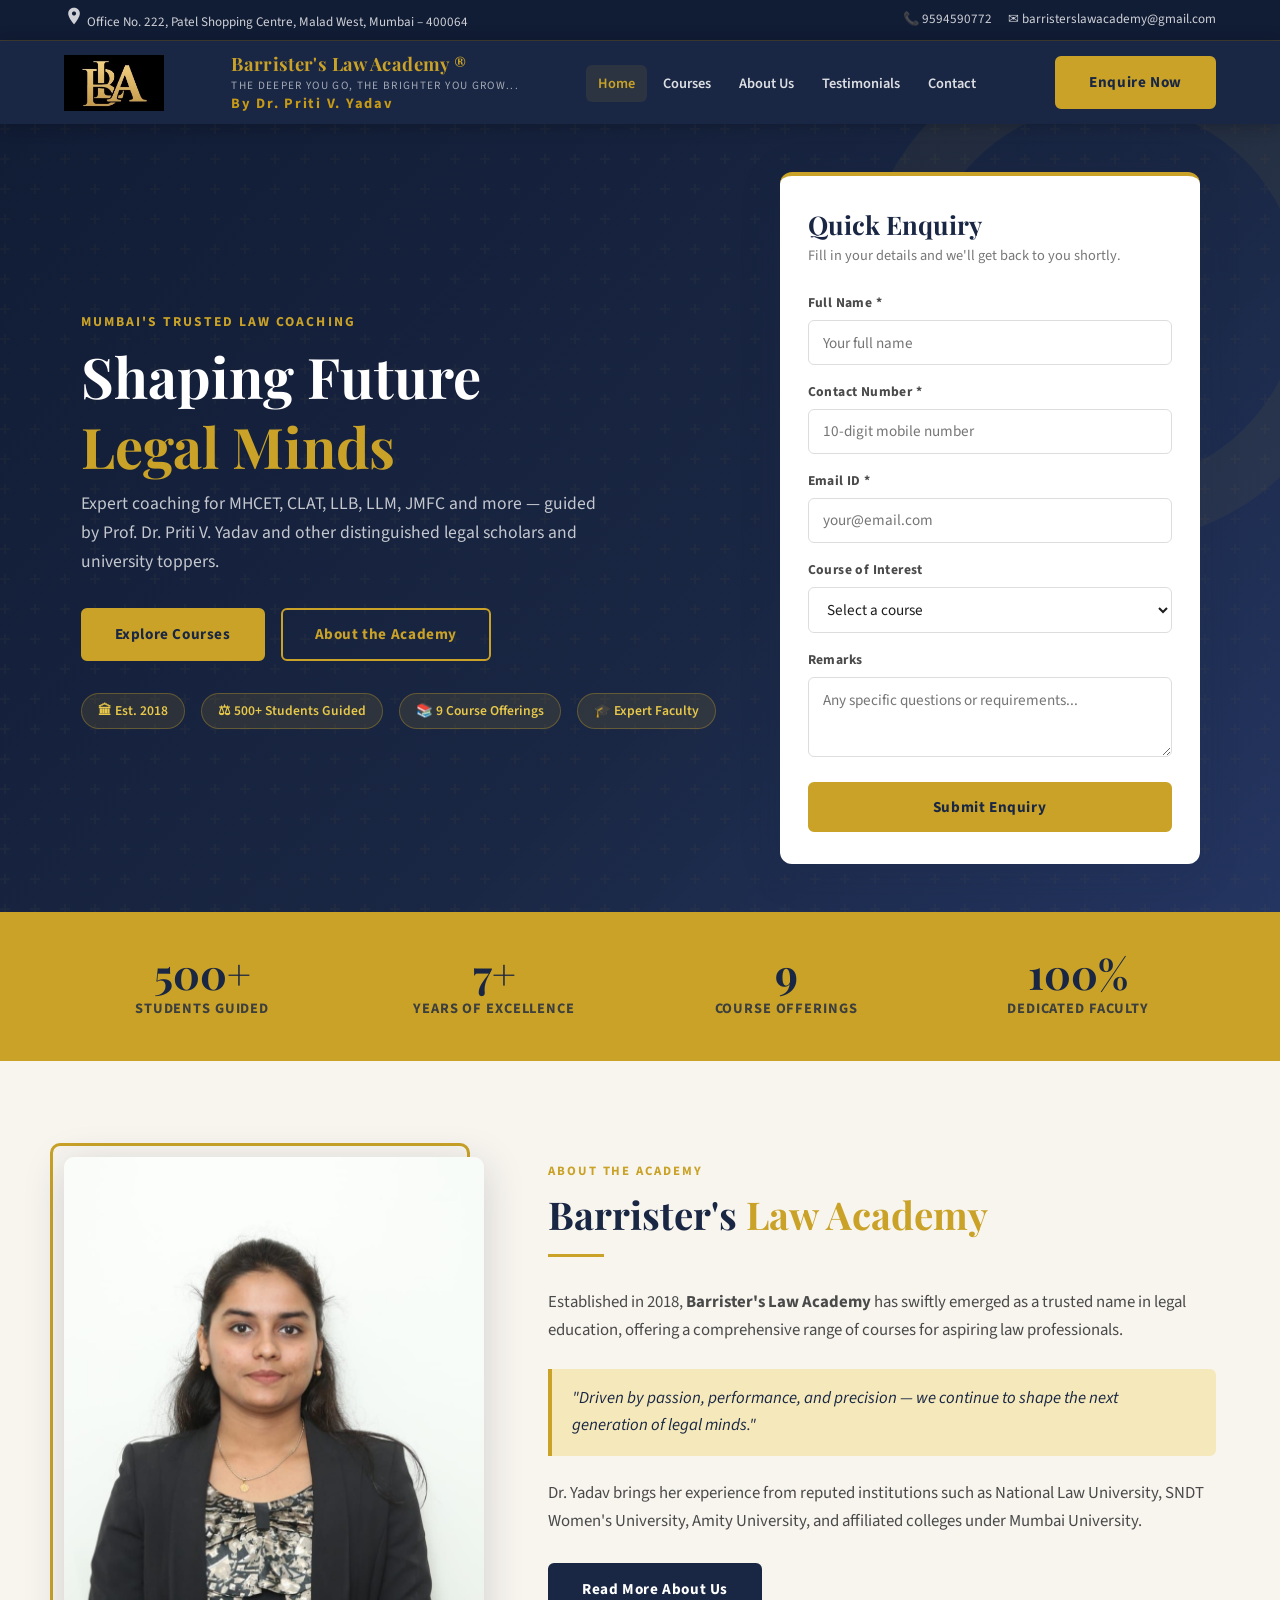
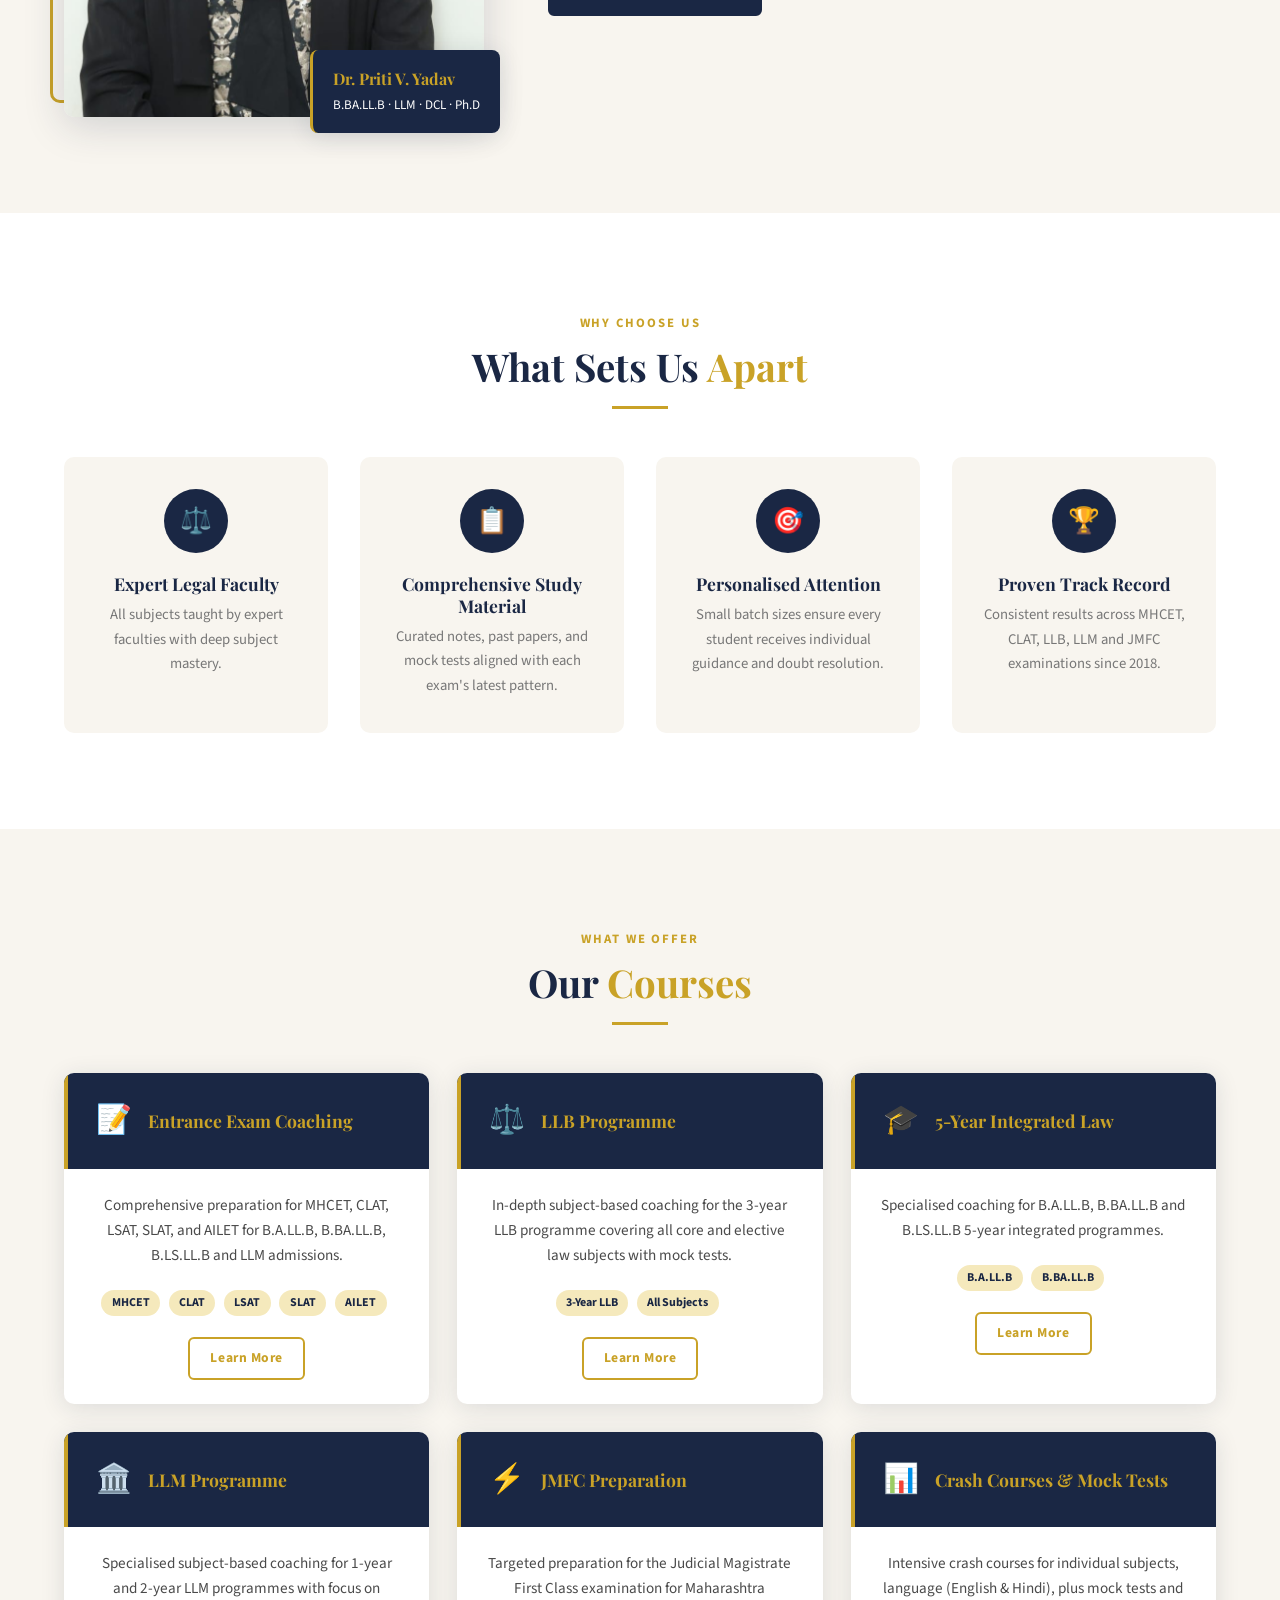
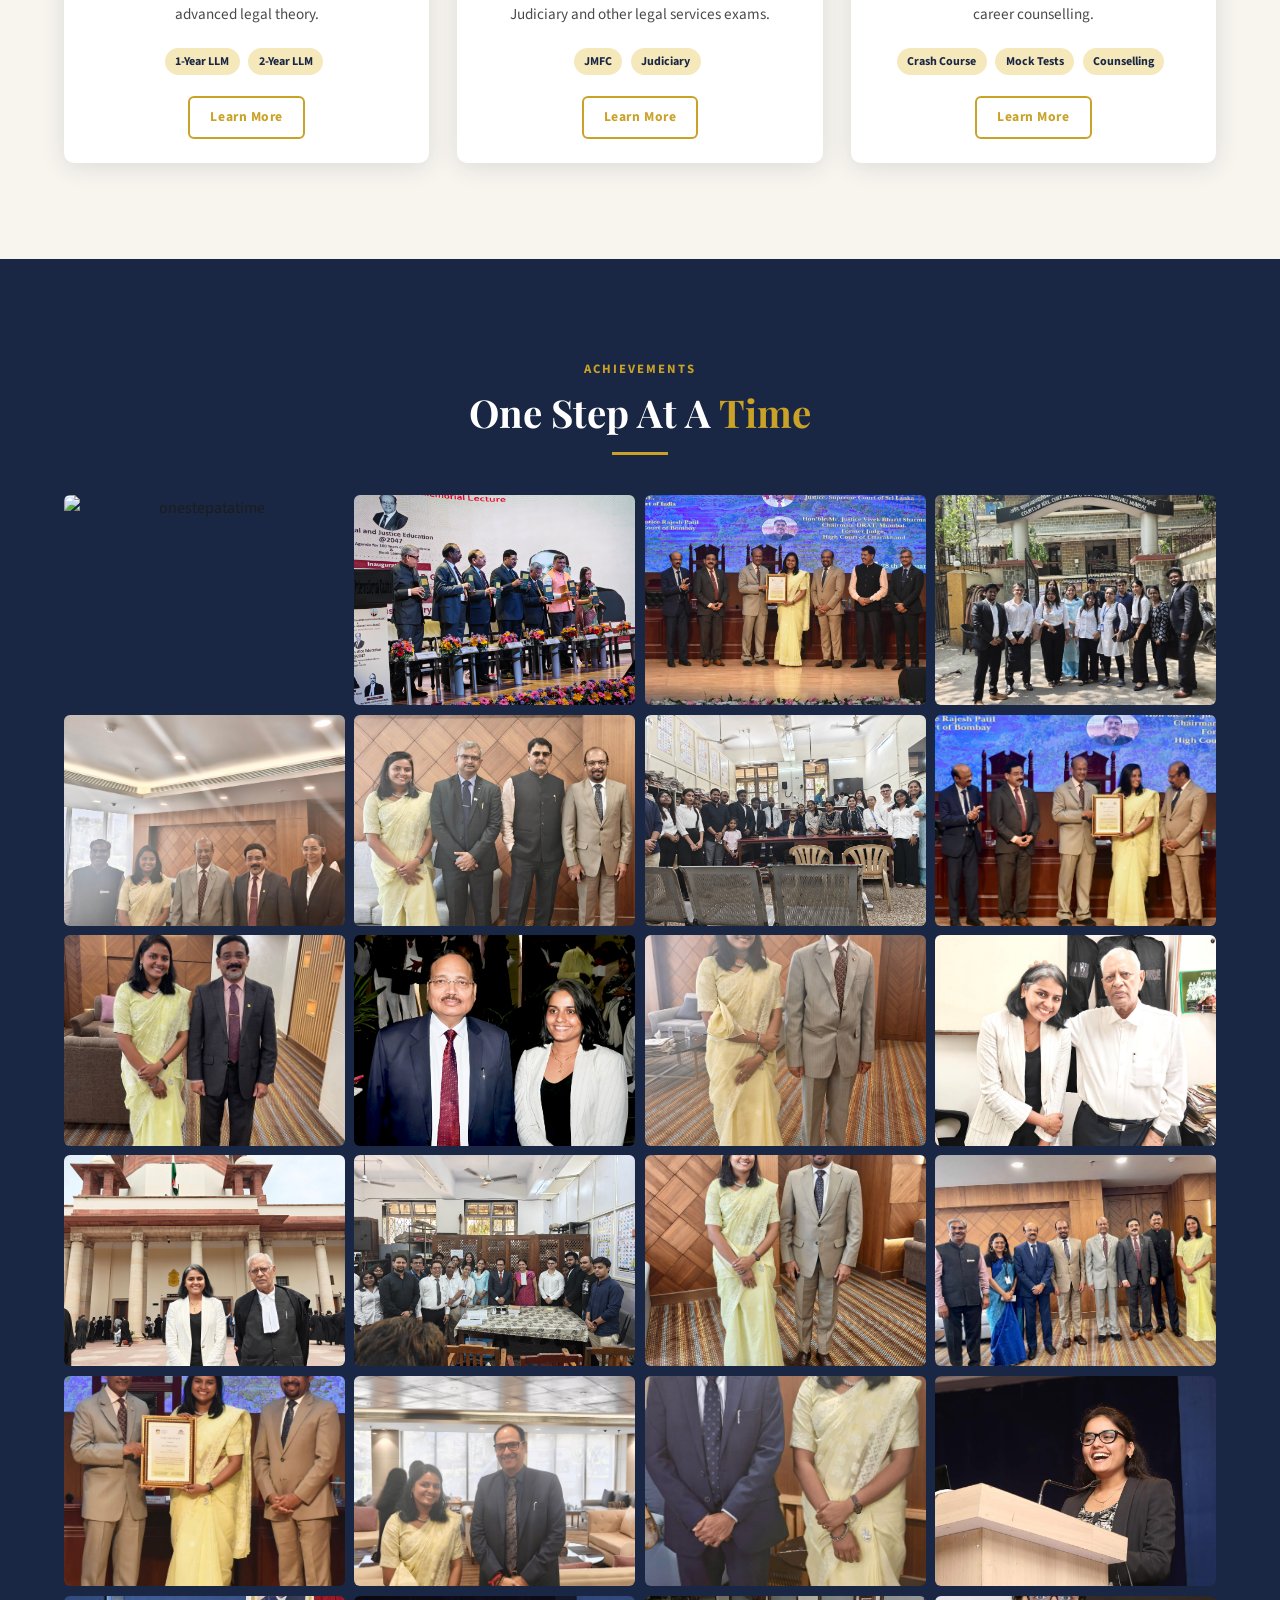
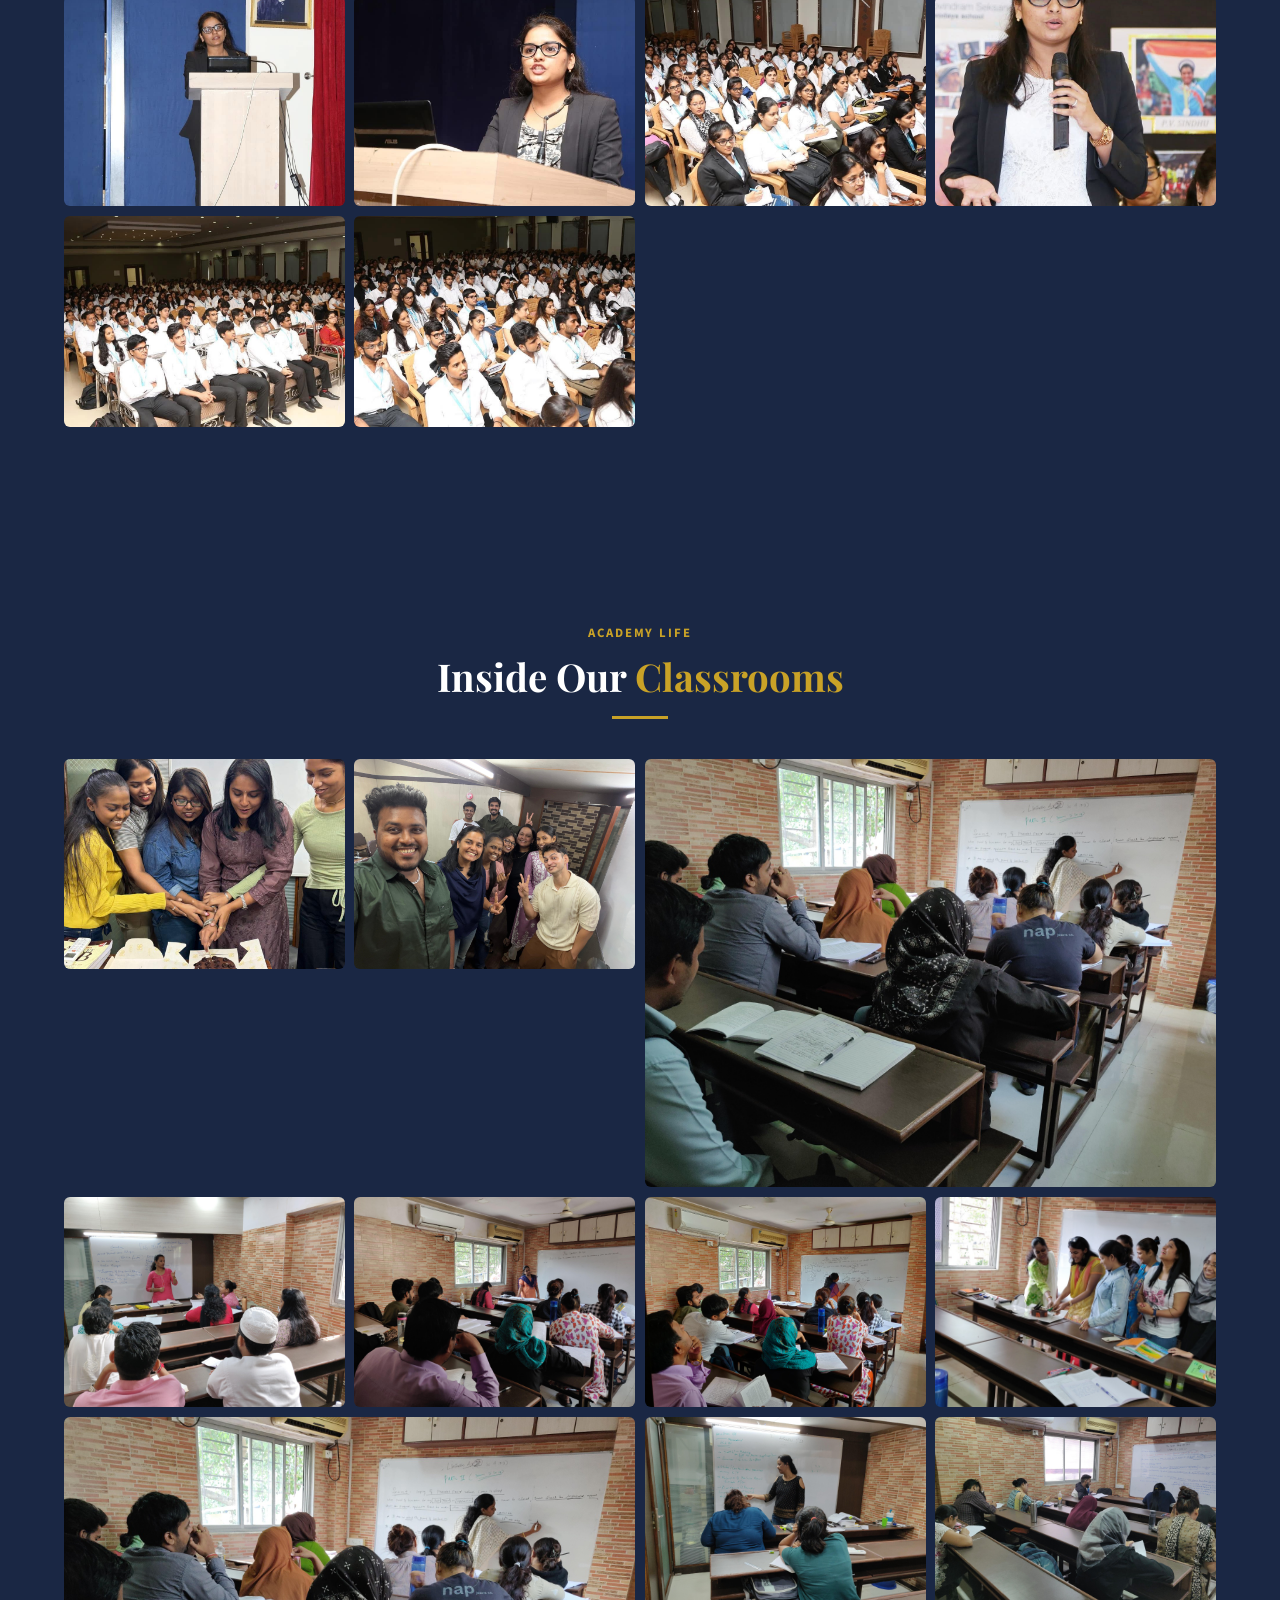
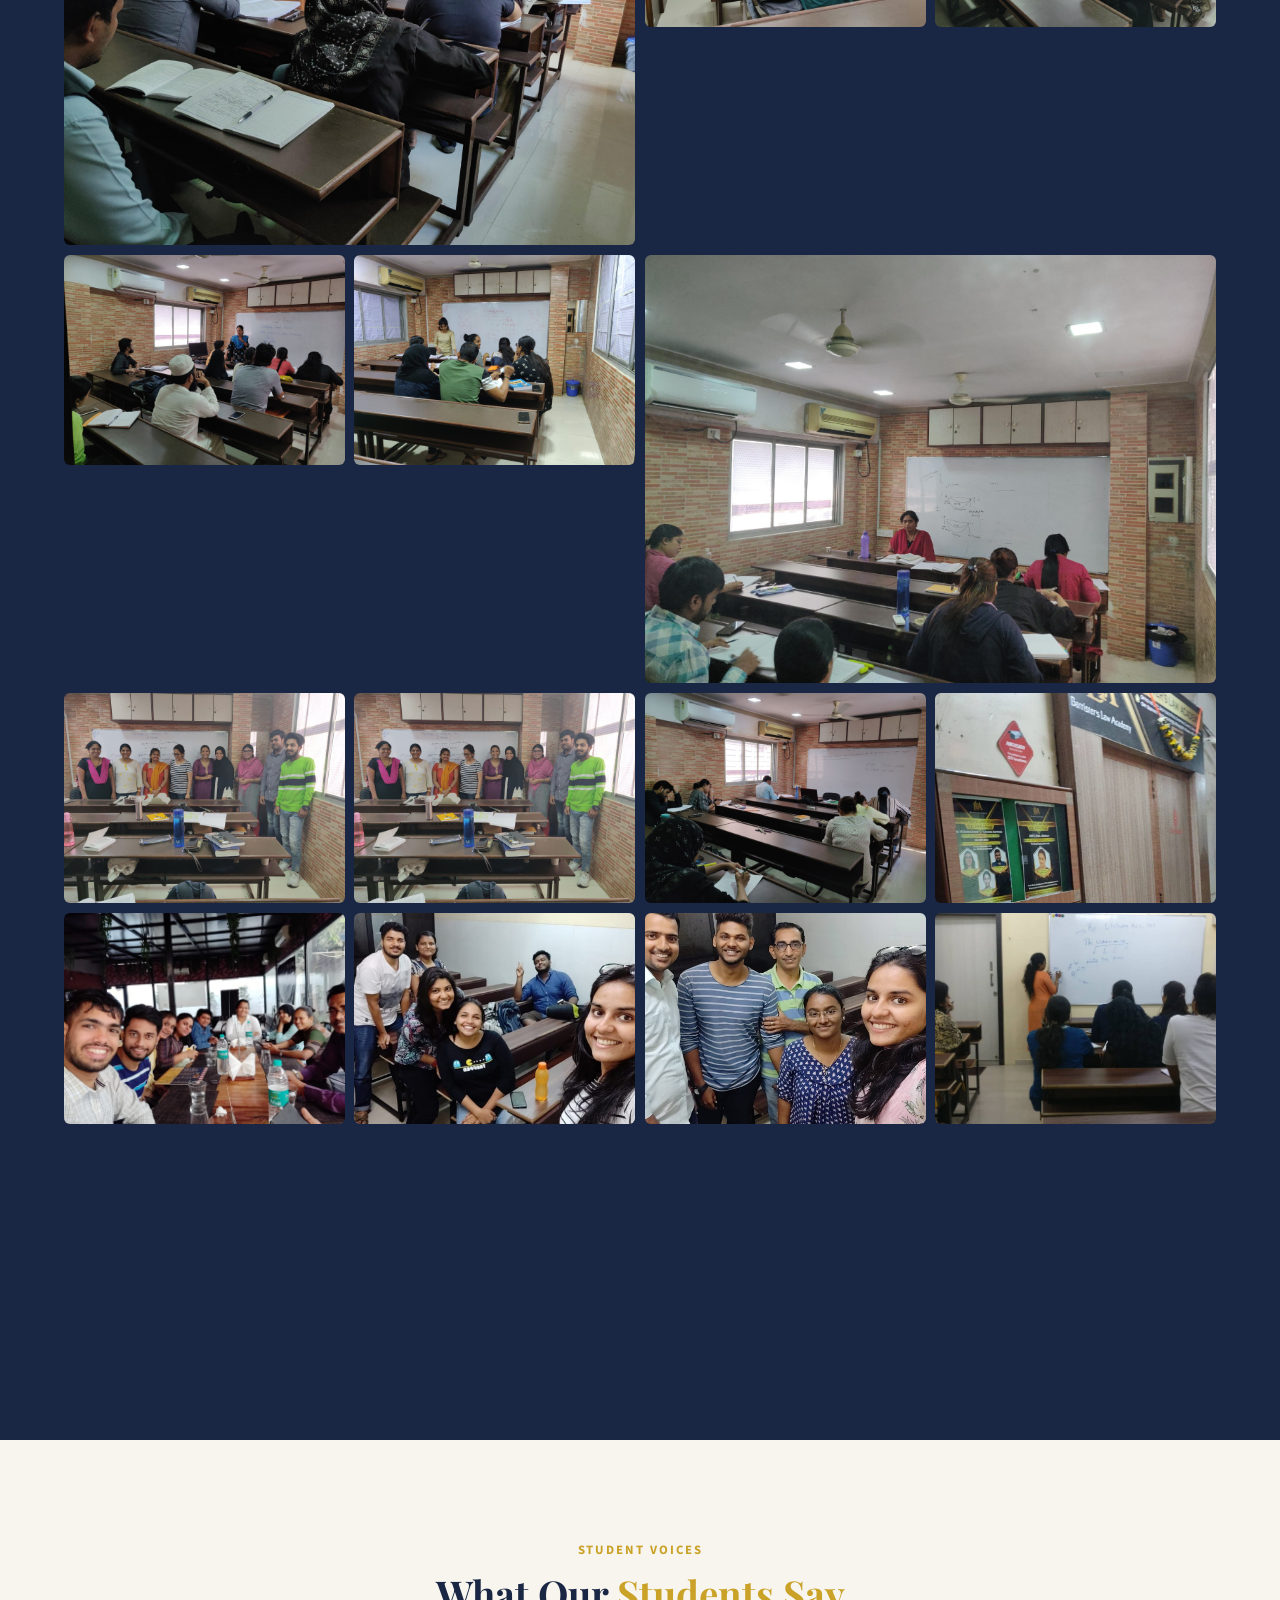
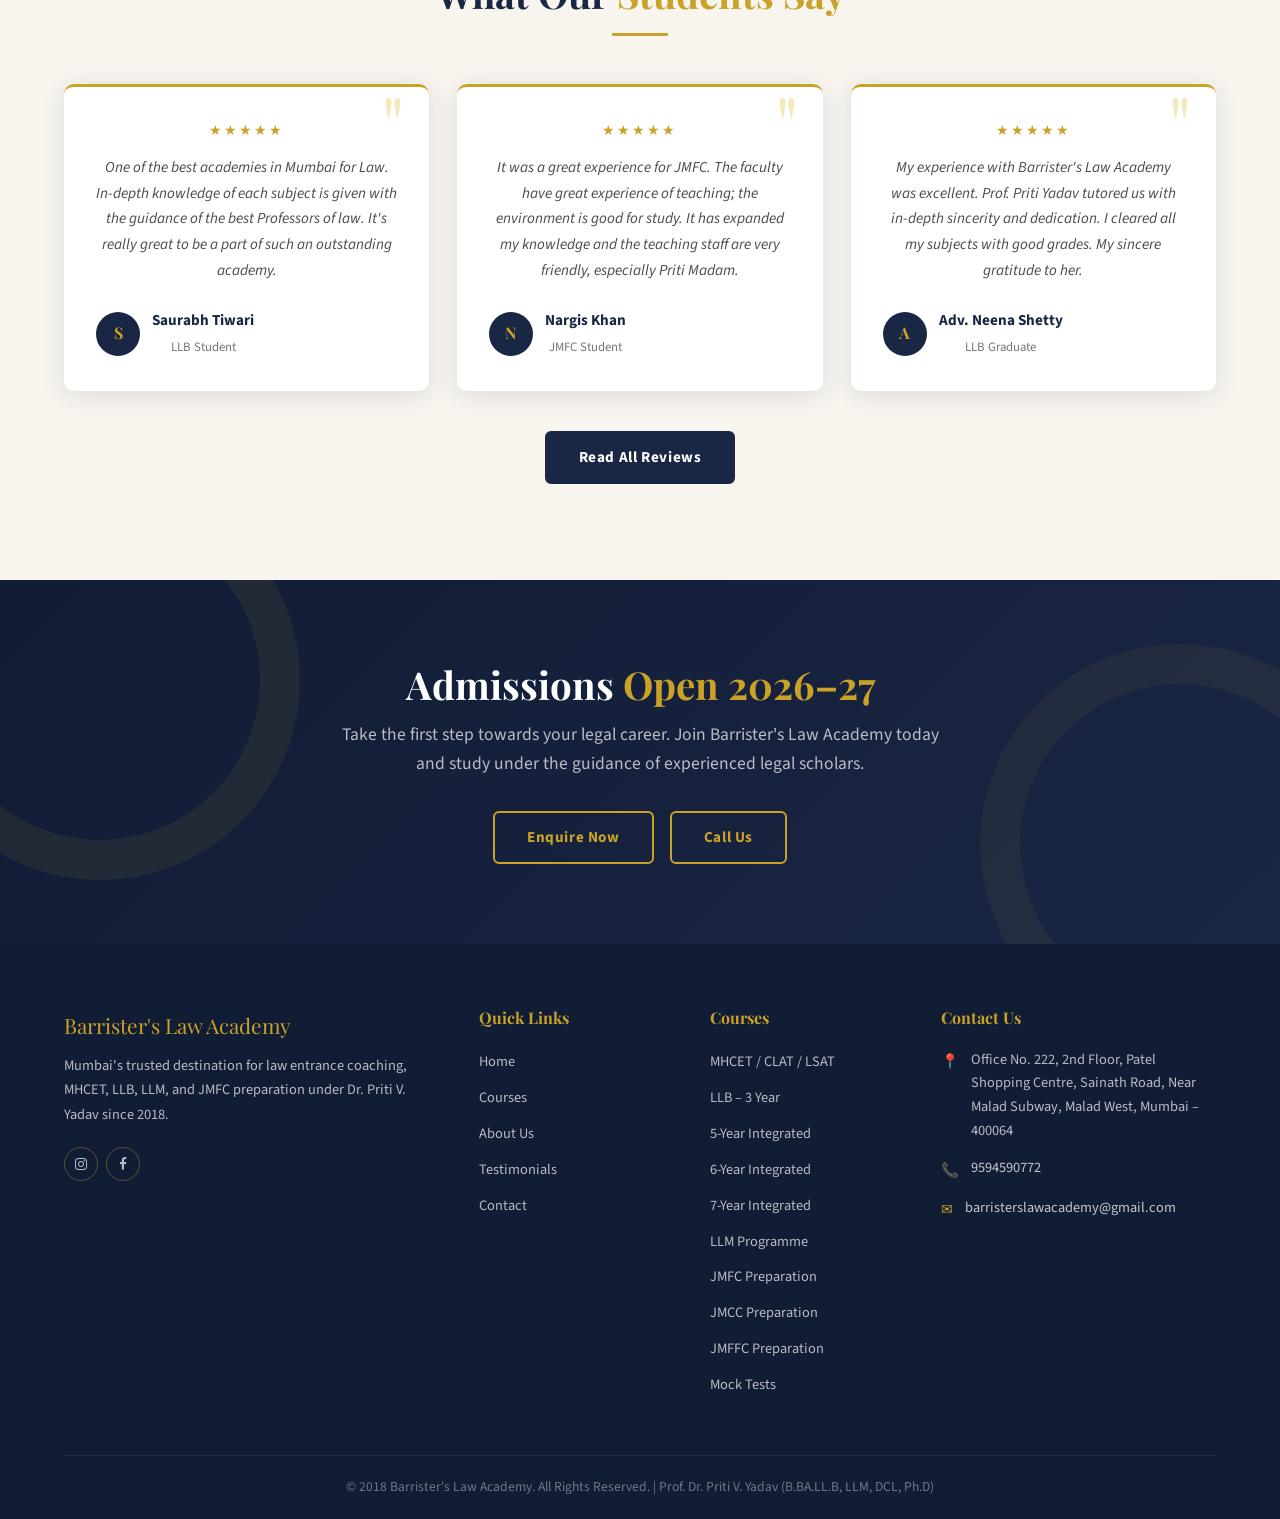
==== commit d4226816: "Adding more images and its content" ====
--- a/Neha_Website/bla-website1/bla-website/index.html
+++ b/Neha_Website/bla-website1/bla-website/index.html
@@ -12,9 +12,9 @@
     <link rel="preconnect" href="https://fonts.gstatic.com" crossorigin/>
     <link href="https://fonts.googleapis.com/css2?family=Playfair+Display:wght@400;600;700&family=Source+Sans+3:wght@400;600;700&display=swap"
           rel="stylesheet"/>
-<link rel="stylesheet" href="https://cdnjs.cloudflare.com/ajax/libs/font-awesome/4.7.0/css/font-awesome.min.css">
-<meta name="viewport" content="width=device-width, initial-scale=1">
-<link href="https://fonts.googleapis.com/icon?family=Material+Icons" rel="stylesheet">
+    <link rel="stylesheet" href="https://cdnjs.cloudflare.com/ajax/libs/font-awesome/4.7.0/css/font-awesome.min.css">
+    <meta name="viewport" content="width=device-width, initial-scale=1">
+    <link href="https://fonts.googleapis.com/icon?family=Material+Icons" rel="stylesheet">
 
 
     <!-- Stylesheet -->
@@ -28,7 +28,7 @@
 <div class="topbar">
     <div class="container">
         <div class="topbar-left">
-            <span><i class="material-icons" style="font-size:20px" >place</i> Office No. 222, Patel Shopping Centre, Malad West, Mumbai – 400064</span>
+            <span><i class="material-icons" style="font-size:20px">place</i> Office No. 222, Patel Shopping Centre, Malad West, Mumbai – 400064</span>
         </div>
         <div class="topbar-right">
             <p>📞 9594590772</p>
@@ -50,10 +50,11 @@
                 <rect width="48" height="48" rx="4" fill="#1a2744"/>
                 <path d="M12 36V12h10c2.8 0 5 0.7 6.5 2.1 1.5 1.4 2.2 3.2 2.2 5.4 0 1.6-0.4 3-1.2 4.1-0.8 1.1-1.9 1.8-3.4 2.2 1.8 0.3 3.2 1.1 4.2 2.4 1 1.3 1.5 2.9 1.5 4.8 0 2.4-0.8 4.3-2.4 5.7-1.6 1.4-3.9 2.1-6.8 2.1H12zm4.5-14h5c1.5 0 2.7-0.4 3.5-1.1 0.8-0.7 1.2-1.7 1.2-3 0-1.3-0.4-2.3-1.2-3-0.8-0.7-2-1.1-3.5-1.1h-5v8.2zm0 10.3h5.5c1.6 0 2.9-0.4 3.8-1.2 0.9-0.8 1.3-1.9 1.3-3.3 0-1.4-0.4-2.5-1.3-3.3-0.9-0.8-2.2-1.2-3.8-1.2h-5.5v9z" fill="#c9a227"/>
               </svg> -->
-			  
+
 
             <a href="index.html" class="nav-logo" aria-label="Barrister's Law Academy Home">
-     <img src="images/gallery-16-2.jpeg" wid alt="Barrister's Law Academy Logo" class="" width= 100px height = 48px flex-shrink = 0>
+                <img src="images/gallery-16-2.jpeg" wid alt="Barrister's Law Academy Logo" class="" width=100px
+                     height=48px flex-shrink=0>
             </a>
             <div class="nav-logo-text">
                 <span class="name">Barrister's Law Academy &reg</span>
@@ -95,7 +96,8 @@
                     Shaping Future
                     <span>Legal Minds</span>
                 </h1>
-                <p>Expert coaching for MHCET, CLAT, LLB, LLM, JMFC and more — guided by Prof. Dr. Priti V. Yadav and other 
+                <p>Expert coaching for MHCET, CLAT, LLB, LLM, JMFC and more — guided by Prof. Dr. Priti V. Yadav and
+                    other
                     distinguished legal scholars and university toppers.</p>
                 <div style="display:flex; gap:1rem; flex-wrap:wrap;">
                     <a href="pages/courses.html" class="btn btn-gold">Explore Courses</a>
@@ -215,7 +217,7 @@
                         <strong>Dr. Priti V. Yadav</strong>
                         B.BA.LL.B · LLM · DCL · Ph.D
                         <br/>
-						<!--<span style="font-size:0.75rem; opacity:0.7; margin-top:0.3rem; display:block;">University Topper</span> -->
+                        <!--<span style="font-size:0.75rem; opacity:0.7; margin-top:0.3rem; display:block;">University Topper</span> -->
                     </div>
                 </div>
 
@@ -313,7 +315,7 @@
                             law subjects with mock tests.</p>
                         <span class="course-tag">3-Year LLB</span>
                         <span class="course-tag">All Subjects</span>
-						<br>
+                        <br>
                         <a href="pages/courses.html" class="btn btn-outline-gold"
                            style="display:inline-block; margin-top:1rem; padding:0.5rem 1.25rem; font-size:0.85rem;">Learn
                             More</a>
@@ -329,7 +331,7 @@
                         <p>Specialised coaching for B.A.LL.B, B.BA.LL.B and B.LS.LL.B 5-year integrated programmes.</p>
                         <span class="course-tag">B.A.LL.B</span>
                         <span class="course-tag">B.BA.LL.B</span>
-						<br>
+                        <br>
                         <a href="pages/courses.html" class="btn btn-outline-gold"
                            style="display:inline-block; margin-top:1rem; padding:0.5rem 1.25rem; font-size:0.85rem;">Learn
                             More</a>
@@ -346,7 +348,7 @@
                             advanced legal theory.</p>
                         <span class="course-tag">1-Year LLM</span>
                         <span class="course-tag">2-Year LLM</span>
-						<br>
+                        <br>
                         <a href="pages/courses.html" class="btn btn-outline-gold"
                            style="display:inline-block; margin-top:1rem; padding:0.5rem 1.25rem; font-size:0.85rem;">Learn
                             More</a>
@@ -363,7 +365,7 @@
                             Judiciary and other legal services exams.</p>
                         <span class="course-tag">JMFC</span>
                         <span class="course-tag">Judiciary</span>
-						<br>
+                        <br>
                         <a href="pages/courses.html" class="btn btn-outline-gold"
                            style="display:inline-block; margin-top:1rem; padding:0.5rem 1.25rem; font-size:0.85rem;">Learn
                             More</a>
@@ -394,13 +396,115 @@
     <!-- =============================================
          GALLERY SECTION
     ============================================= -->
-    <section class="gallery-section" id="gallery" aria-labelledby="gallery-heading">
+    <section class="gallery-section" id="galleryAchievements" aria-labelledby="gallery-heading">
+        <div class="container text-center">
+            <span class="section-tag">Achievements</span>
+            <h2 id="gallery-headingAchievements" class="section-title" style="color:var(--white);">One Step At A
+                <span>Time</span></h2>
+            <div class="divider center"></div>
+            <div class="gallery-grid">
+
+                <div class="gallery-item" onclick="openLightbox('images/certificate.png')">
+                    <img src="images/certificate.png" alt="onestepatatime" loading="lazy"/>
+                </div>
+                <div class="gallery-item" onclick="openLightbox('images/gallery-30.jpeg')">
+                    <img src="images/gallery-30.jpeg" alt="onestepatatime" loading="lazy"/>
+                </div>
+
+                <div class="gallery-item" onclick="openLightbox('images/gallery-31.jpeg')">
+                    <img src="images/gallery-31.jpeg" alt="onestepatatime" loading="lazy"/>
+                </div>
+
+                <div class="gallery-item" onclick="openLightbox('images/gallery-34.jpeg')">
+                    <img src="images/gallery-34.jpeg" alt="onestepatatime" loading="lazy"/>
+                </div>
+                <div class="gallery-item" onclick="openLightbox('images/gallery-35.jpeg')">
+                    <img src="images/gallery-35.jpeg" alt="onestepatatime" loading="lazy"/>
+                </div>
+                <div class="gallery-item" onclick="openLightbox('images/gallery-36.jpeg')">
+                    <img src="images/gallery-36.jpeg" alt="onestepatatime" loading="lazy"/>
+                </div>
+                <div class="gallery-item" onclick="openLightbox('images/gallery-37.jpeg')">
+                    <img src="images/gallery-37.jpeg" alt="onestepatatime" loading="lazy"/>
+                </div>
+                <div class="gallery-item" onclick="openLightbox('images/gallery-38.jpeg')">
+                    <img src="images/gallery-38.jpeg" alt="onestepatatime" loading="lazy"/>
+                </div>
+                <div class="gallery-item" onclick="openLightbox('images/gallery-39.jpeg')">
+                    <img src="images/gallery-39.jpeg" alt="onestepatatime" loading="lazy"/>
+                </div>
+                <div class="gallery-item" onclick="openLightbox('images/gallery-40.jpeg')">
+                    <img src="images/gallery-40.jpeg" alt="onestepatatime" loading="lazy"/>
+                </div>
+                <div class="gallery-item" onclick="openLightbox('images/gallery-41.jpeg')">
+                    <img src="images/gallery-41.jpeg" alt="onestepatatime" loading="lazy"/>
+                </div>
+                <div class="gallery-item" onclick="openLightbox('images/gallery-42.jpeg')">
+                    <img src="images/gallery-42.jpeg" alt="onestepatatime" loading="lazy"/>
+                </div>
+
+                <div class="gallery-item" onclick="openLightbox('images/gallery-43.jpeg')">
+                    <img src="images/gallery-43.jpeg" alt="onestepatatime" loading="lazy"/>
+                </div>
+                <div class="gallery-item" onclick="openLightbox('images/gallery-44.jpeg')">
+                    <img src="images/gallery-44.jpeg" alt="onestepatatime" loading="lazy"/>
+                </div>
+                <div class="gallery-item" onclick="openLightbox('images/gallery-45.jpeg')">
+                    <img src="images/gallery-45.jpeg" alt="onestepatatime" loading="lazy"/>
+                </div>
+                <div class="gallery-item" onclick="openLightbox('images/gallery-46.jpeg')">
+                    <img src="images/gallery-46.jpeg" alt="onestepatatime" loading="lazy"/>
+                </div>
+                <div class="gallery-item" onclick="openLightbox('images/gallery-48.jpeg')">
+                    <img src="images/gallery-48.jpeg" alt="onestepatatime" loading="lazy"/>
+                </div>
+                <div class="gallery-item" onclick="openLightbox('images/gallery-49.jpeg')">
+                    <img src="images/gallery-49.jpeg" alt="onestepatatime" loading="lazy"/>
+                </div>
+                <div class="gallery-item" onclick="openLightbox('images/gallery-50.jpeg')">
+                    <img src="images/gallery-50.jpeg" alt="onestepatatime" loading="lazy"/>
+                </div>
+
+                <div class="gallery-item" onclick="openLightbox('images/gallery-23.jpeg')">
+                    <img src="images/gallery-23.jpeg" alt="Seminar session" loading="lazy"/>
+                </div>
+                <div class="gallery-item" onclick="openLightbox('images/gallery-24.jpeg')">
+                    <img src="images/gallery-24.jpeg" alt="Seminar session" loading="lazy"/>
+                </div>
+                <div class="gallery-item" onclick="openLightbox('images/gallery-25.jpeg')">
+                    <img src="images/gallery-25.jpeg" alt="Seminar session" loading="lazy"/>
+                </div>
+                <div class="gallery-item" onclick="openLightbox('images/gallery-26.jpeg')">
+                    <img src="images/gallery-26.jpeg" alt="Seminar session" loading="lazy"/>
+                </div>
+                <div class="gallery-item" onclick="openLightbox('images/gallery-27.jpeg')">
+                    <img src="images/gallery-27.jpeg" alt="Seminar session" loading="lazy"/>
+                </div>
+                <div class="gallery-item" onclick="openLightbox('images/gallery-28.jpeg')">
+                    <img src="images/gallery-28.jpeg" alt="Seminar session" loading="lazy"/>
+                </div>
+                <div class="gallery-item" onclick="openLightbox('images/gallery-29.jpeg')">
+                    <img src="images/gallery-29.jpeg" alt="Seminar session" loading="lazy"/>
+
+                </div>
+
+            </div>
+        </div>
+    </section>
+
+    <section class="gallery-section" id="gallery" aria-labelledby="gallery-headingAchievements">
         <div class="container text-center">
             <span class="section-tag">Academy Life</span>
             <h2 id="gallery-heading" class="section-title" style="color:var(--white);">Inside Our
                 <span>Classrooms</span></h2>
             <div class="divider center"></div>
             <div class="gallery-grid">
+                <div class="gallery-item" onclick="openLightbox('images/gallery-29.jpeg')">
+                    <img src="images/gallery-33.jpeg" alt="Seminar session" loading="lazy"/>
+                </div>
+                <div class="gallery-item" onclick="openLightbox('images/gallery-29.jpeg')">
+                    <img src="images/gallery-47.jpeg" alt="Seminar session" loading="lazy"/>
+                </div>
                 <div class="gallery-item wide" onclick="openLightbox('images/gallery-1.jpeg')">
                     <img src="images/gallery-1.jpeg" alt="Students in class – Barrister's Law Academy" loading="lazy"/>
                 </div>
@@ -461,30 +565,10 @@
                 <div class="gallery-item" onclick="openLightbox('images/gallery-22.jpeg')">
                     <img src="images/gallery-22.jpeg" alt="Seminar session" loading="lazy"/>
                 </div>
-                <div class="gallery-item" onclick="openLightbox('images/gallery-23.jpeg')">
-                    <img src="images/gallery-23.jpeg" alt="Seminar session" loading="lazy"/>
-                </div>
-                <div class="gallery-item" onclick="openLightbox('images/gallery-24.jpeg')">
-                    <img src="images/gallery-24.jpeg" alt="Seminar session" loading="lazy"/>
-                </div>
-                <div class="gallery-item" onclick="openLightbox('images/gallery-25.jpeg')">
-                    <img src="images/gallery-25.jpeg" alt="Seminar session" loading="lazy"/>
-                </div>
-                <div class="gallery-item" onclick="openLightbox('images/gallery-26.jpeg')">
-                    <img src="images/gallery-26.jpeg" alt="Seminar session" loading="lazy"/>
-                </div>
-                <div class="gallery-item" onclick="openLightbox('images/gallery-27.jpeg')">
-                    <img src="images/gallery-27.jpeg" alt="Seminar session" loading="lazy"/>
-                </div>
-                <div class="gallery-item" onclick="openLightbox('images/gallery-28.jpeg')">
-                    <img src="images/gallery-28.jpeg" alt="Seminar session" loading="lazy"/>
-                </div>
-                <div class="gallery-item" onclick="openLightbox('images/gallery-29.jpeg')">
-                    <img src="images/gallery-29.jpeg" alt="Seminar session" loading="lazy"/>
-
-                </div>
-            </div>
+            </div>
+        </div>
     </section>
+
 
     <!-- =============================================
          TESTIMONIALS PREVIEW
@@ -555,7 +639,8 @@
                 guidance of experienced legal scholars.</p>
             <div style="display:flex; gap:1rem; justify-content:center; flex-wrap:wrap;">
                 <a href="pages/contact.html" class="btn btn-outline-gold">Enquire Now</a>
-				<a href="javascript:void(0);" class="btn btn-outline-gold" onclick="alert('Please dial 9594590772 for any query')">Call Us</a>
+                <a href="javascript:void(0);" class="btn btn-outline-gold"
+                   onclick="alert('Please dial 9594590772 for any query')">Call Us</a>
             </div>
         </div>
     </section>
@@ -574,10 +659,11 @@
                 <p>Mumbai's trusted destination for law entrance coaching, MHCET, LLB, LLM, and JMFC preparation under
                     Dr. Priti V. Yadav since 2018.</p>
                 <div class="footer-social">
-                    <a href="https://www.instagram.com/barristerslawacademy" target="_blank" rel="noopener" 
+                    <a href="https://www.instagram.com/barristerslawacademy" target="_blank" rel="noopener"
                        aria-label="Instagram"><i class="fa fa-instagram"></i></a>
-                   
-                    <a href="https://www.facebook.com/barristerslawacademy" target="_blank" rel="noopener" aria-label="Facebook"><i class="fa fa-facebook"></i></a>
+
+                    <a href="https://www.facebook.com/barristerslawacademy" target="_blank" rel="noopener"
+                       aria-label="Facebook"><i class="fa fa-facebook"></i></a>
 
                 </div>
             </div>
@@ -711,3 +797,4 @@
 </script>
 </body>
 </html>
+
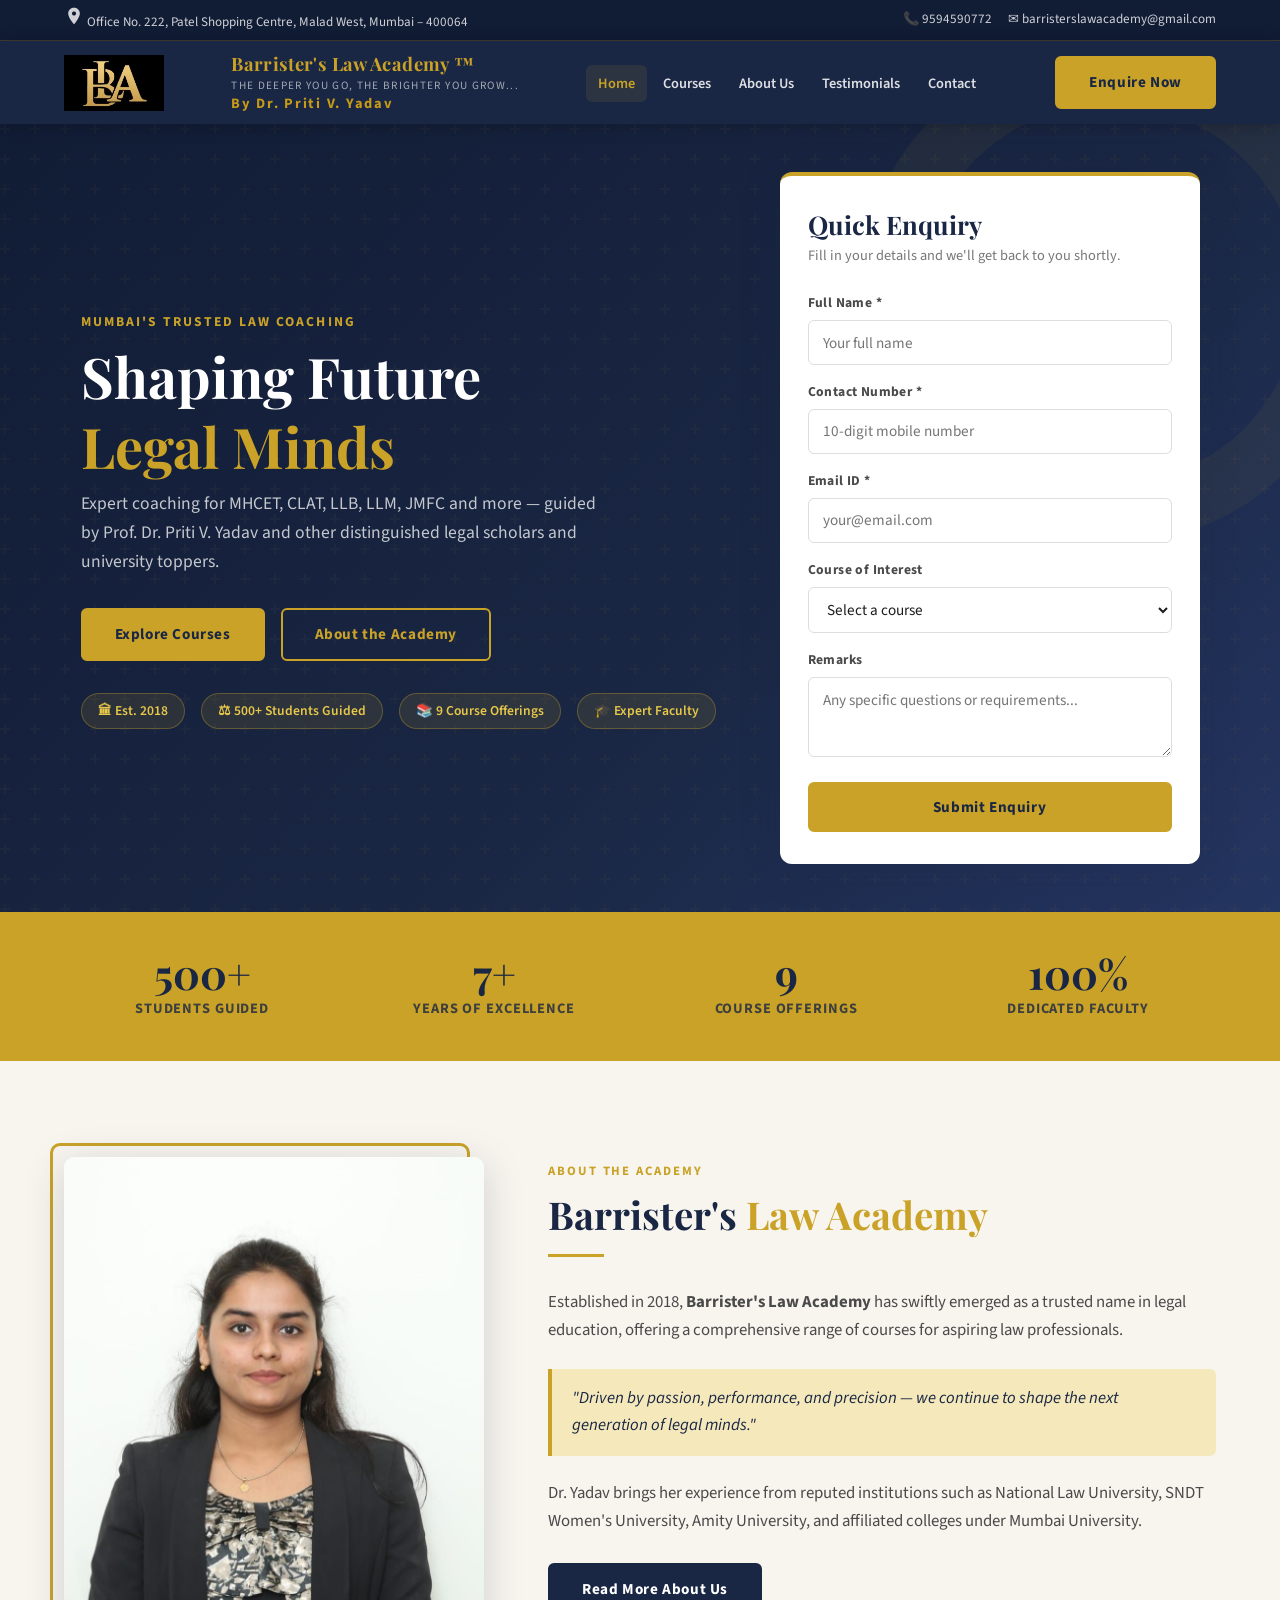
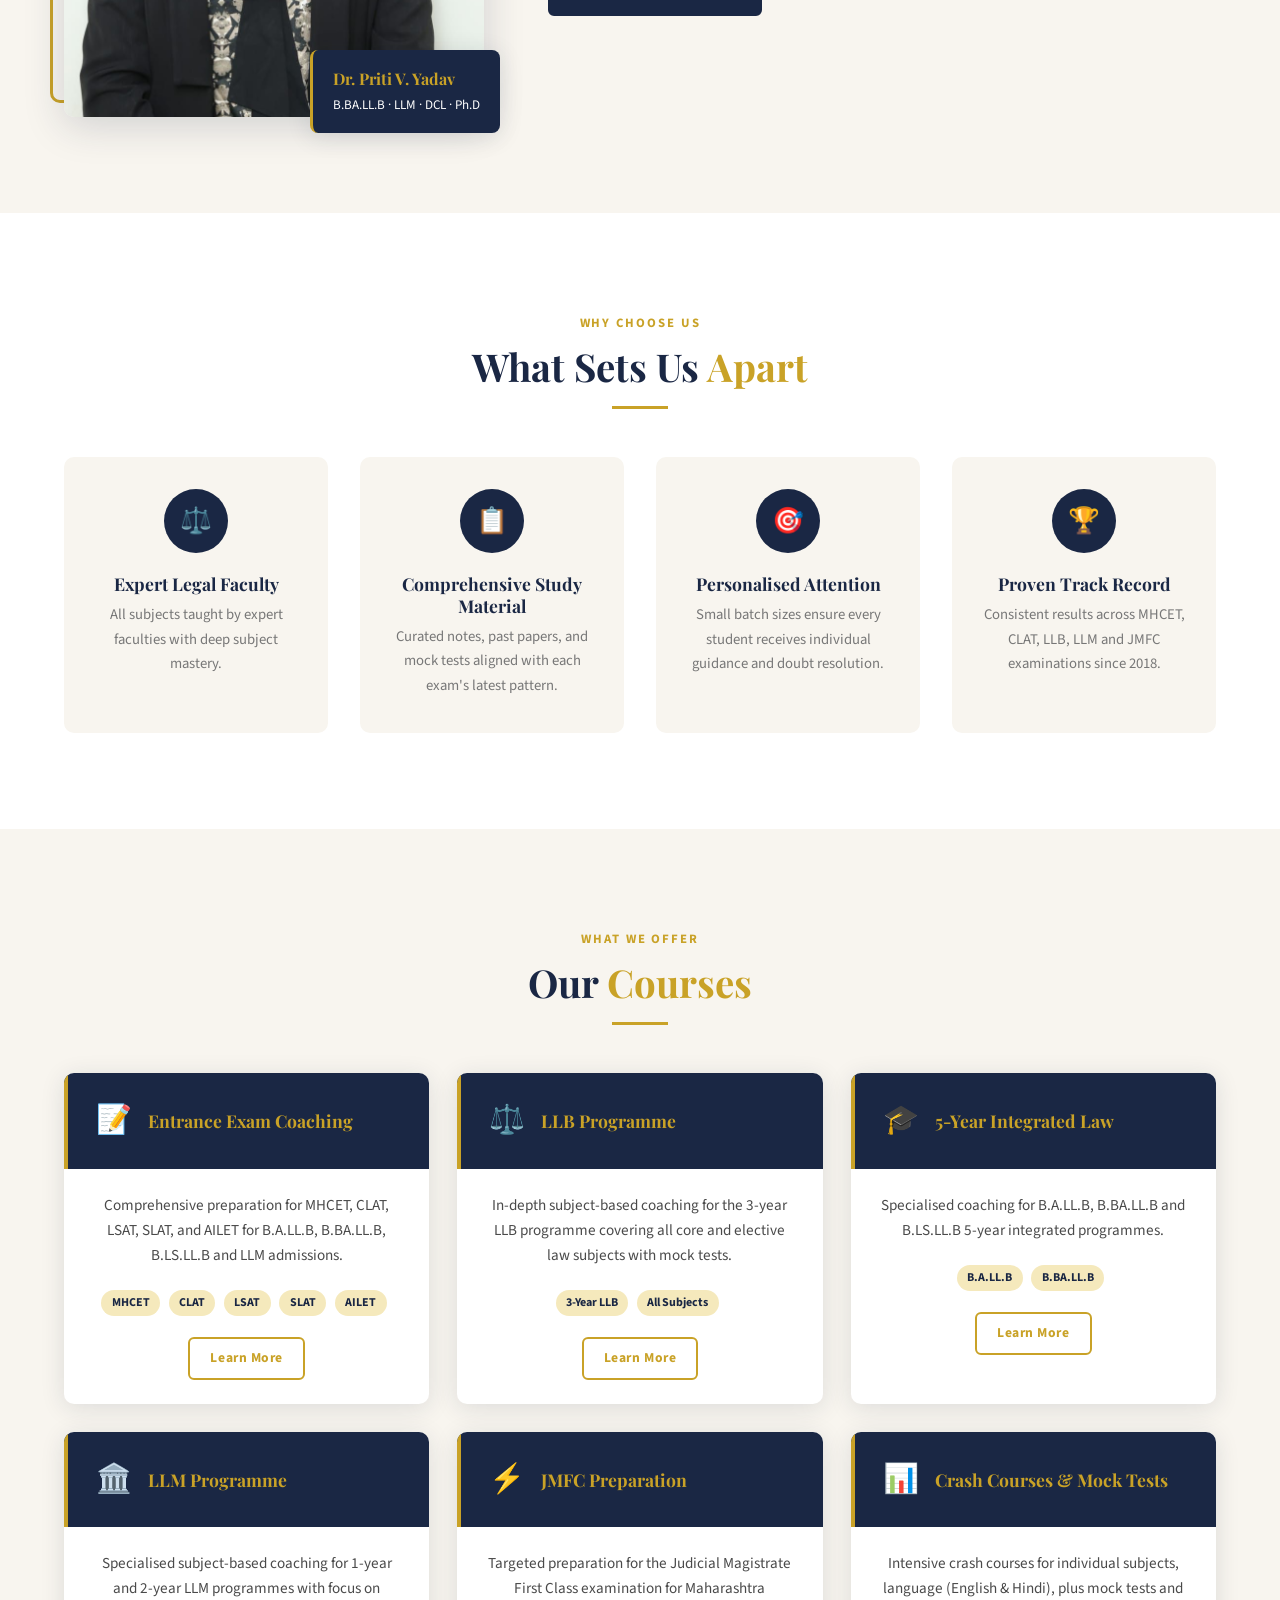
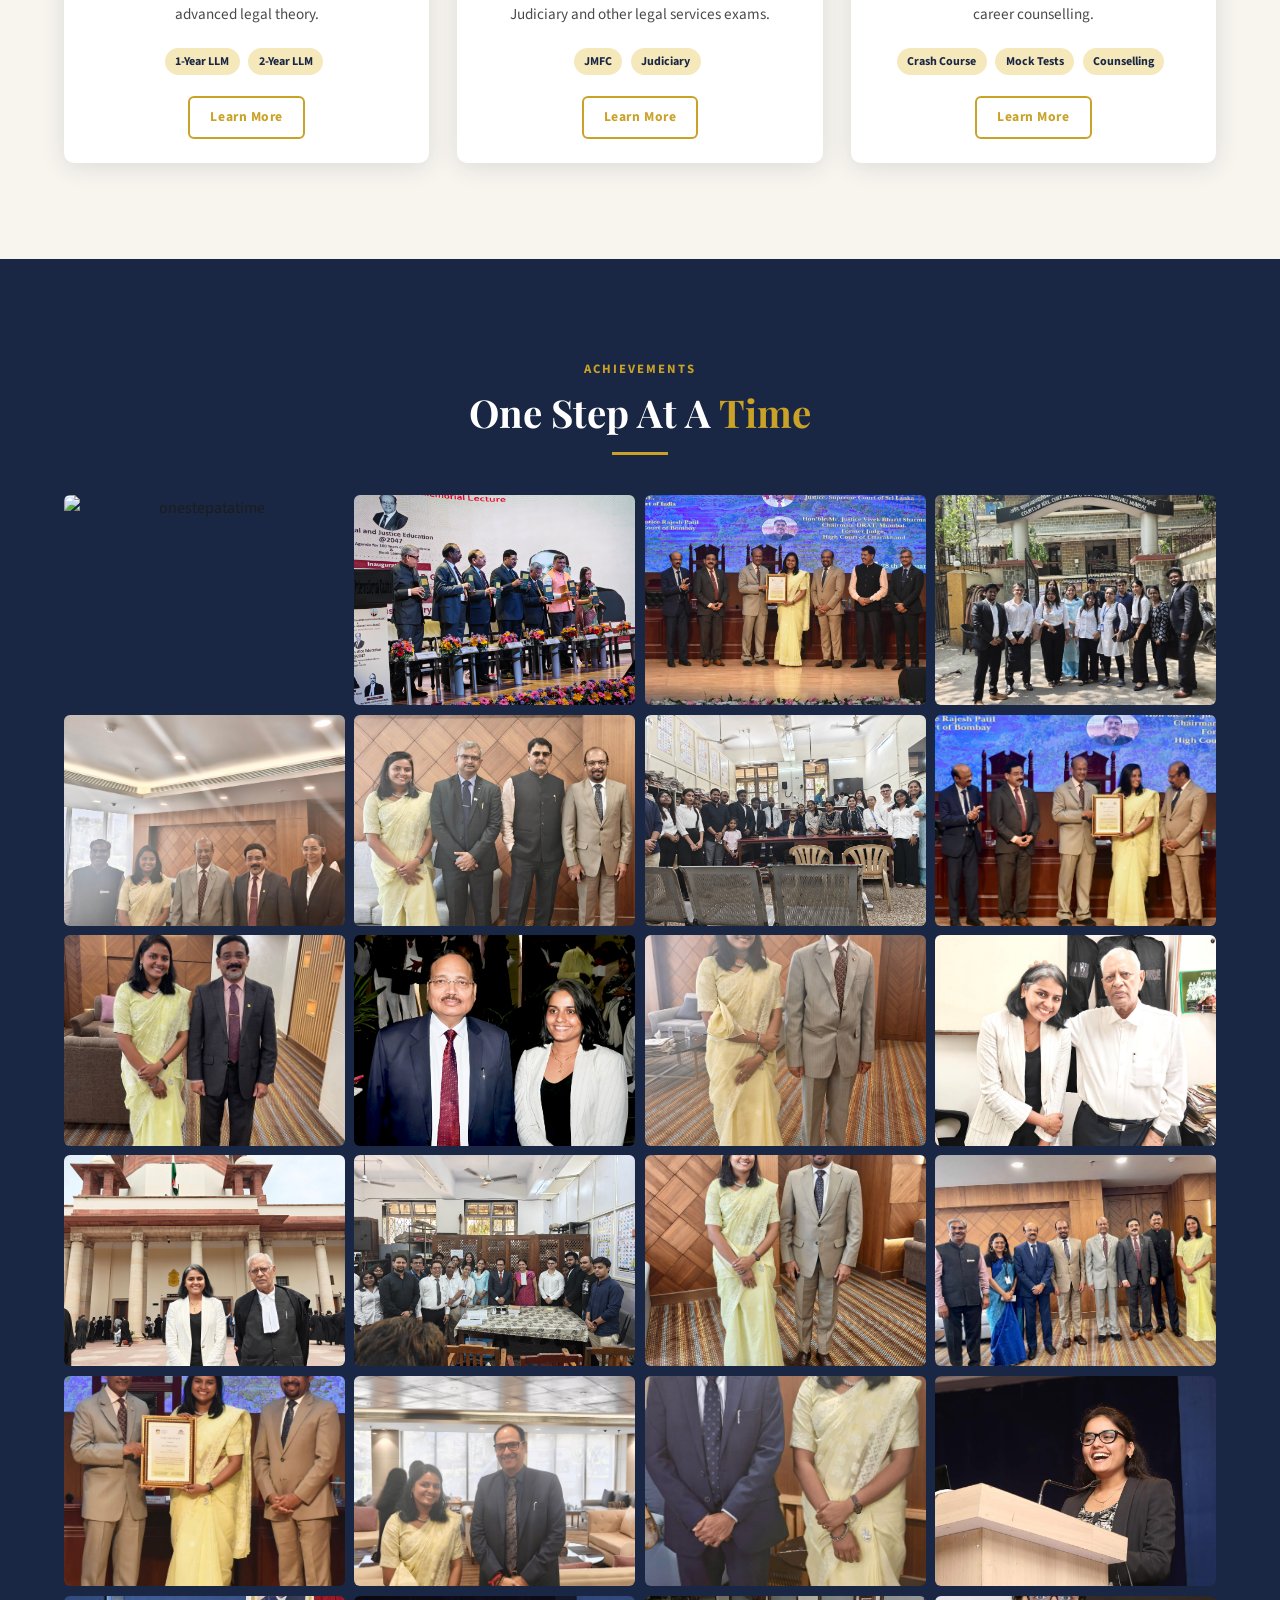
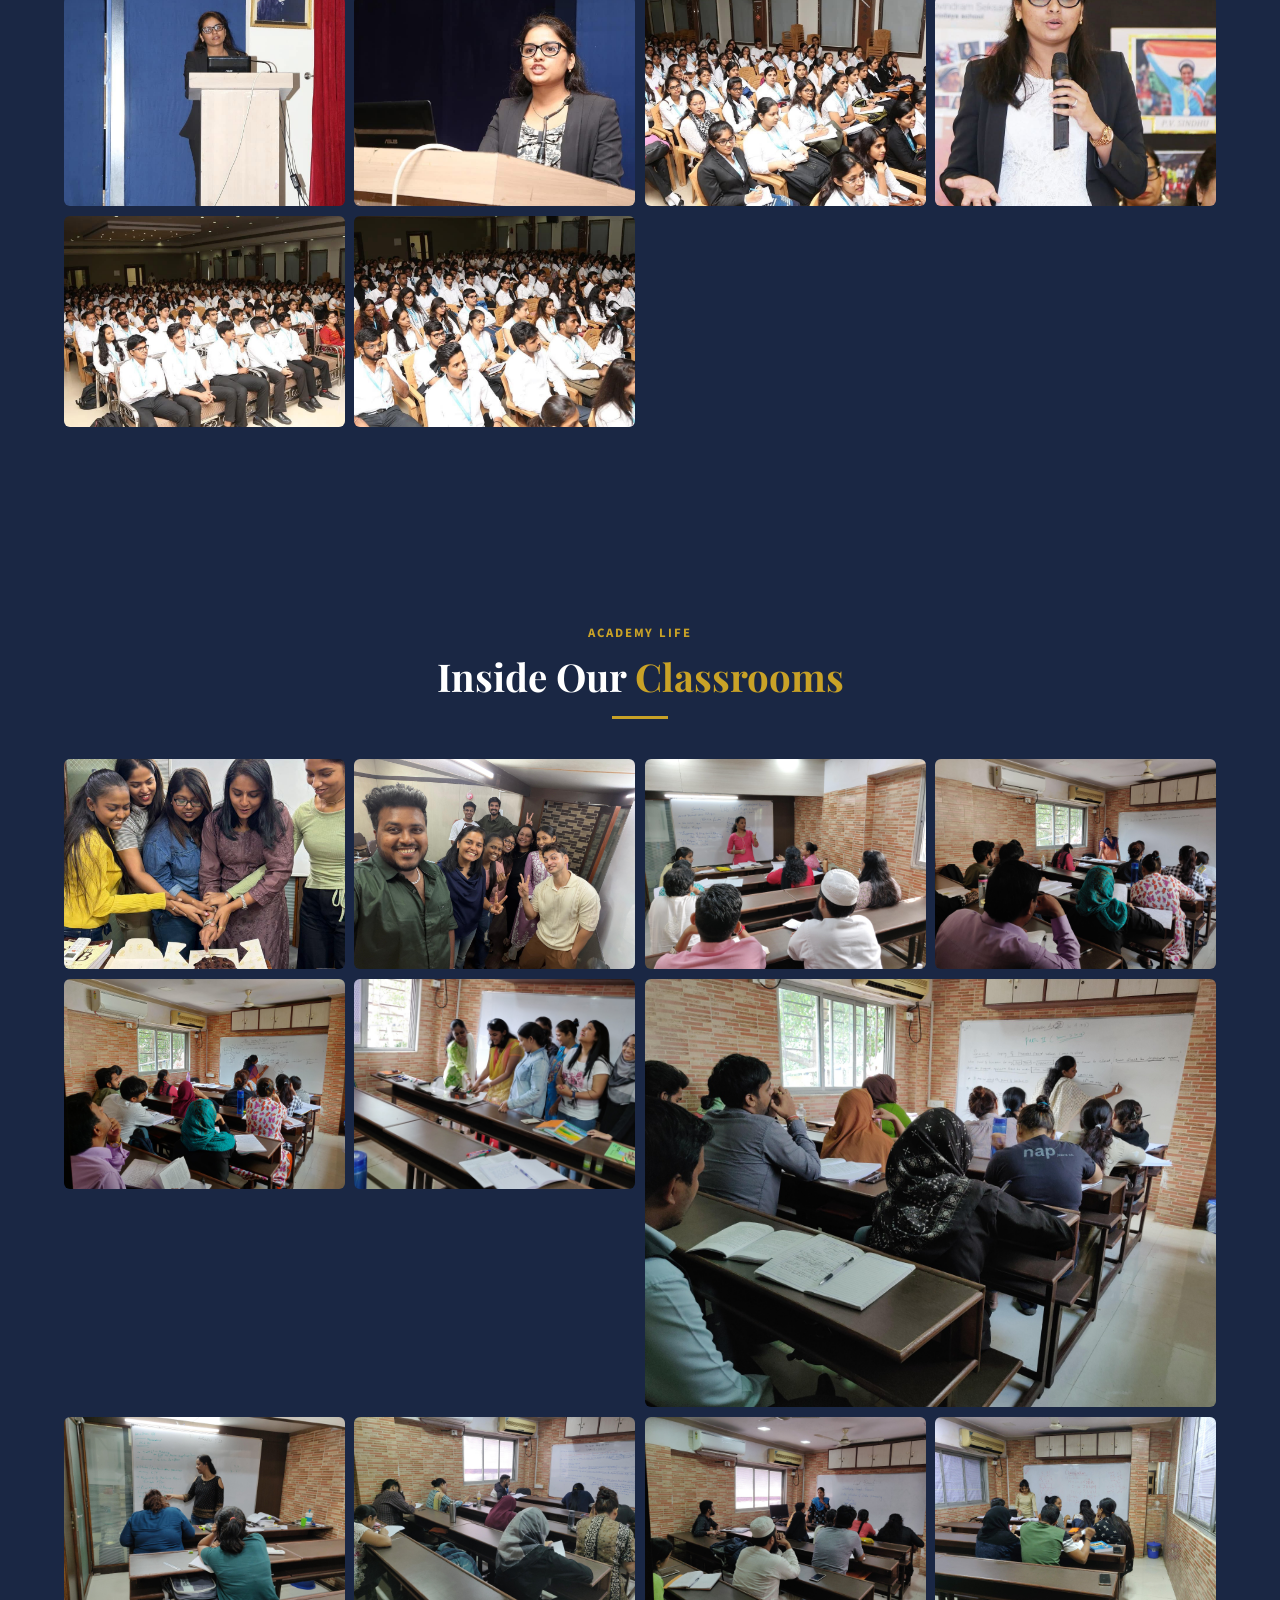
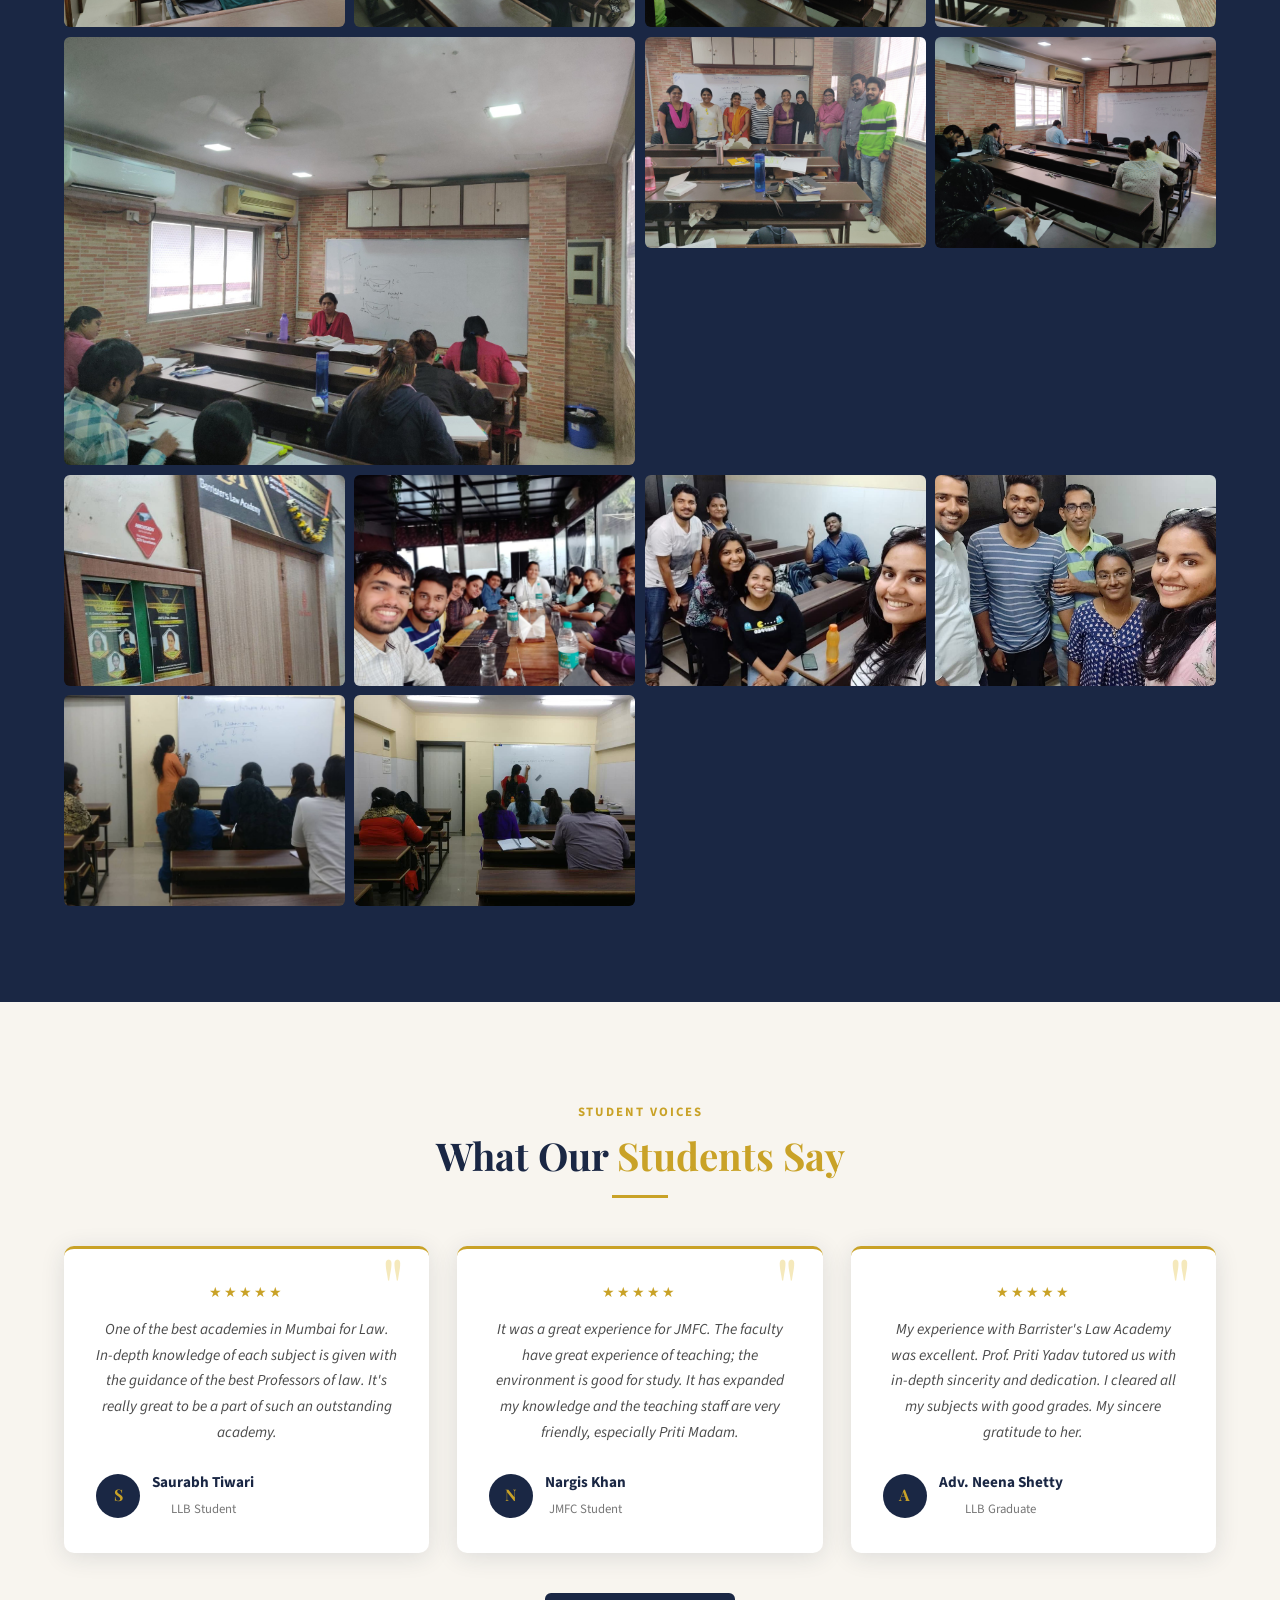
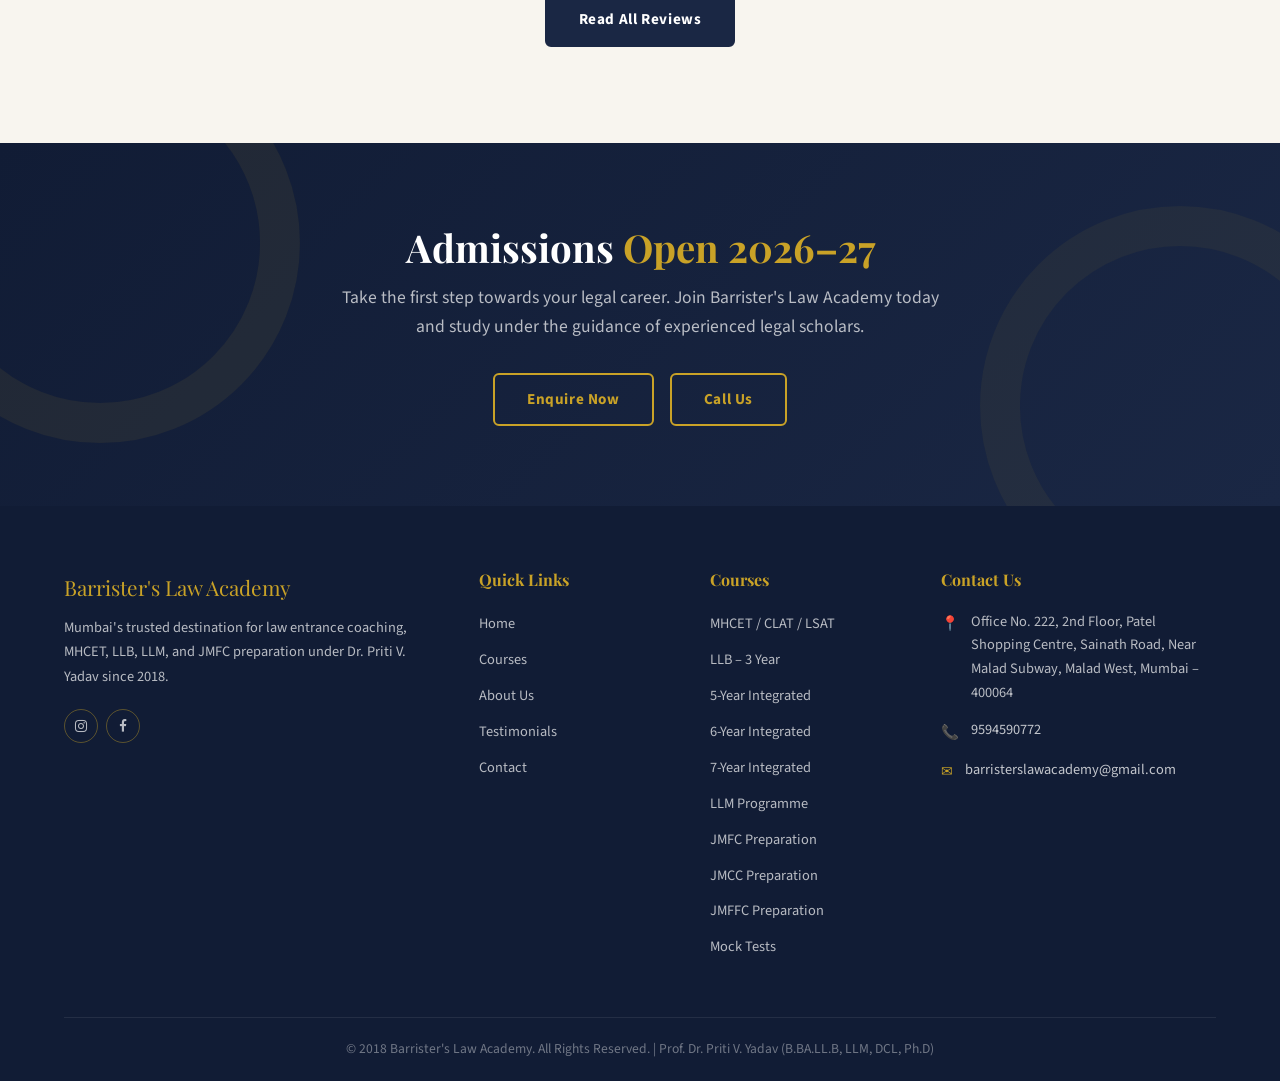
==== commit 6ea113e2: "Adding more images and its content" ====
--- a/Neha_Website/bla-website1/bla-website/index.html
+++ b/Neha_Website/bla-website1/bla-website/index.html
@@ -57,7 +57,7 @@
                      height=48px flex-shrink=0>
             </a>
             <div class="nav-logo-text">
-                <span class="name">Barrister's Law Academy &reg</span>
+                <span class="name">Barrister's Law Academy &trade;</span>
                 <span class="tagline">The deeper you go, the brighter you grow...</span>
                 <span class="tagline3">By Dr. Priti V. Yadav</span>
             </div>
@@ -505,9 +505,7 @@
                 <div class="gallery-item" onclick="openLightbox('images/gallery-29.jpeg')">
                     <img src="images/gallery-47.jpeg" alt="Seminar session" loading="lazy"/>
                 </div>
-                <div class="gallery-item wide" onclick="openLightbox('images/gallery-1.jpeg')">
-                    <img src="images/gallery-1.jpeg" alt="Students in class – Barrister's Law Academy" loading="lazy"/>
-                </div>
+
                 <div class="gallery-item" onclick="openLightbox('images/gallery-2.jpeg')">
                     <img src="images/gallery-2.jpeg" alt="Lecture session at BLA" loading="lazy"/>
                 </div>
@@ -537,9 +535,6 @@
                 </div>
                 <div class="gallery-item wide" onclick="openLightbox('images/gallery-11.jpeg')">
                     <img src="images/gallery-11.jpeg" alt="Barrister's Law Academy entrance" loading="lazy"/>
-                </div>
-                <div class="gallery-item" onclick="openLightbox('images/gallery-12.jpeg')">
-                    <img src="images/gallery-12.jpeg" alt="Seminar session" loading="lazy"/>
                 </div>
                 <div class="gallery-item" onclick="openLightbox('images/gallery-12.jpeg')">
                     <img src="images/gallery-12.jpeg" alt="Seminar session" loading="lazy"/>
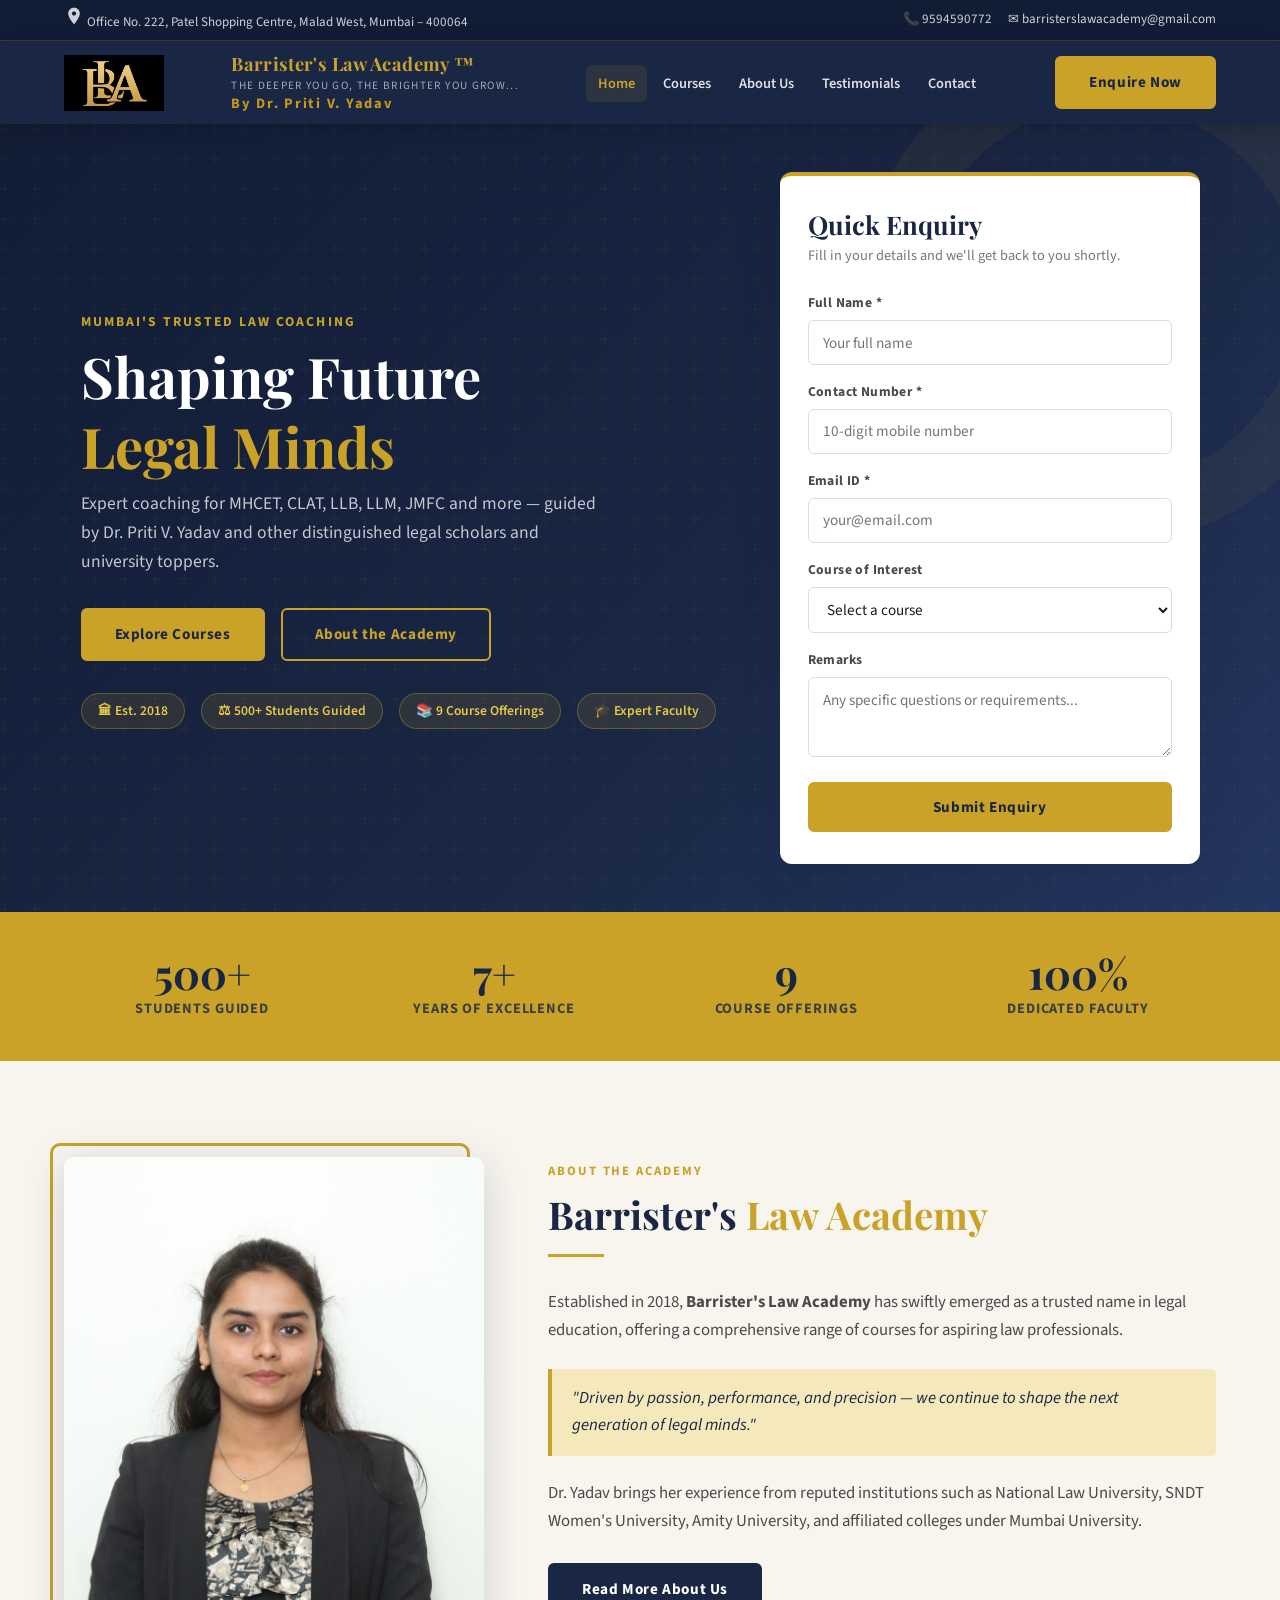
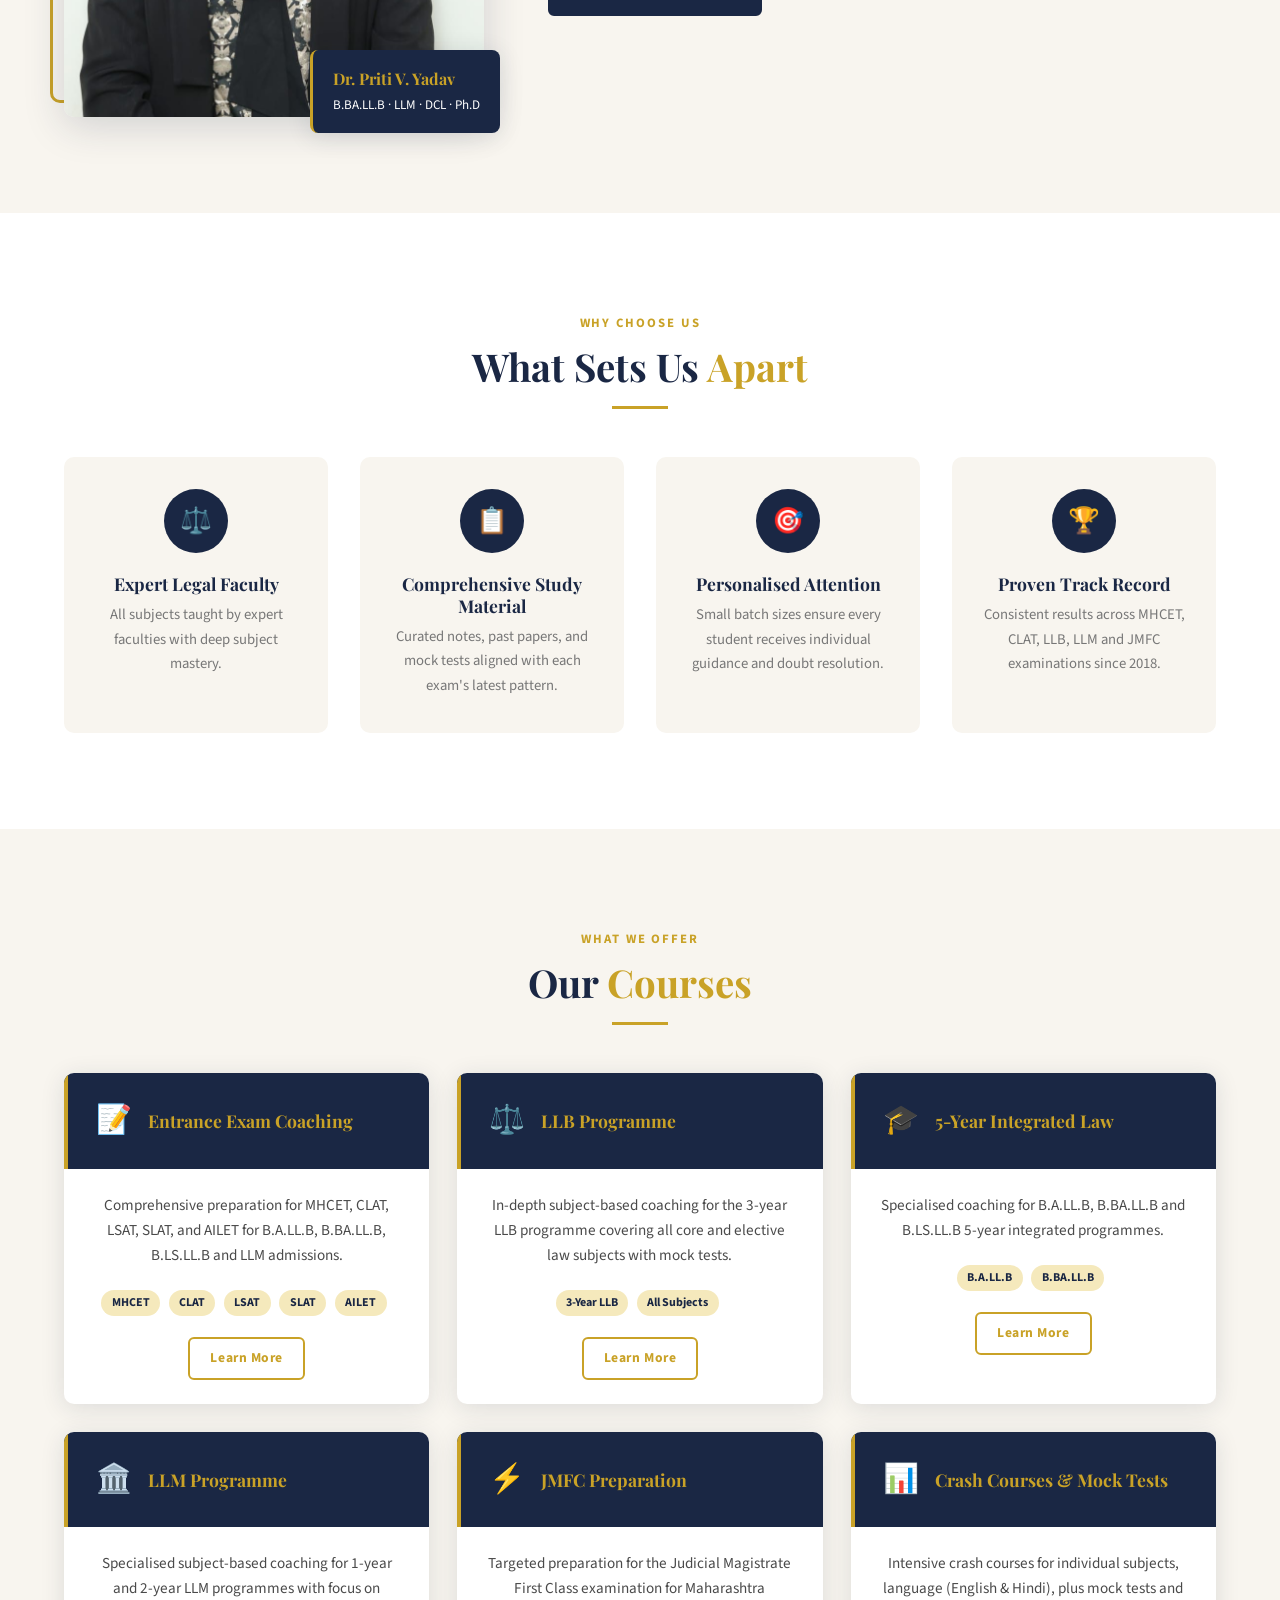
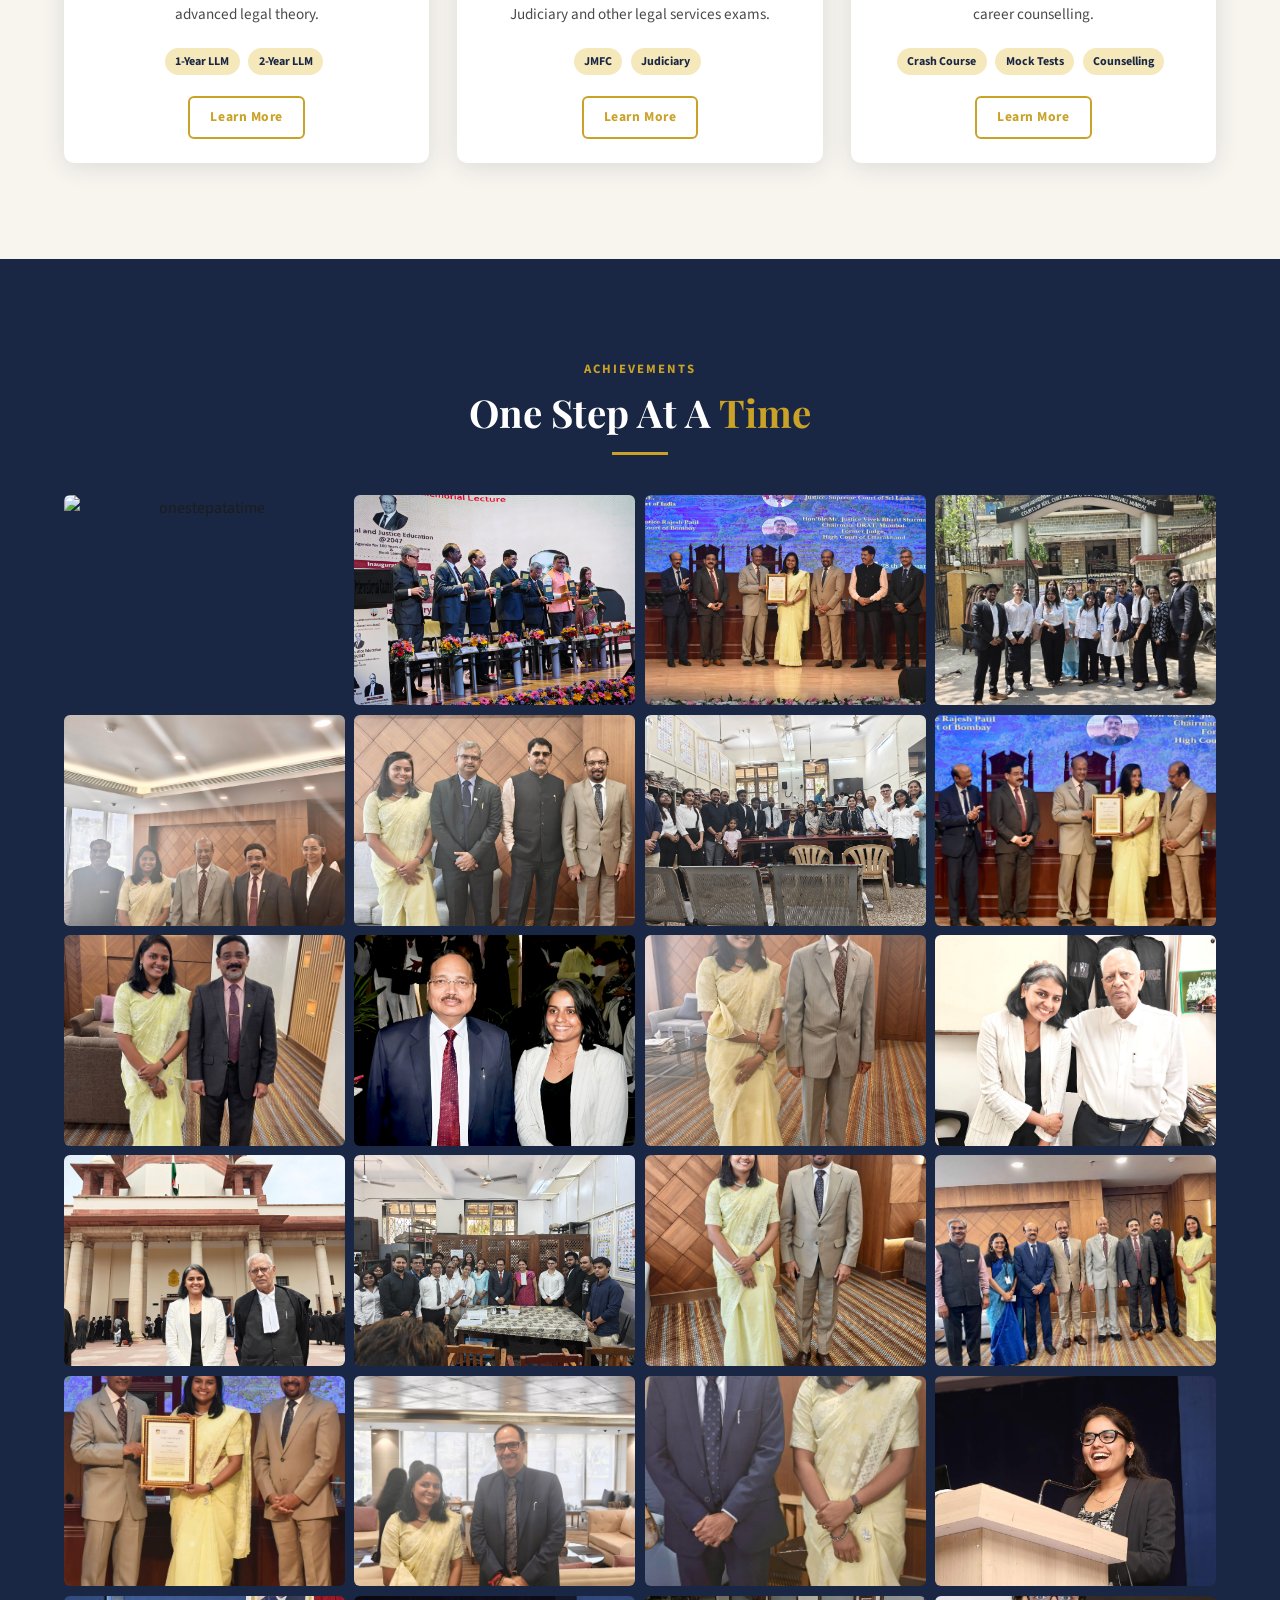
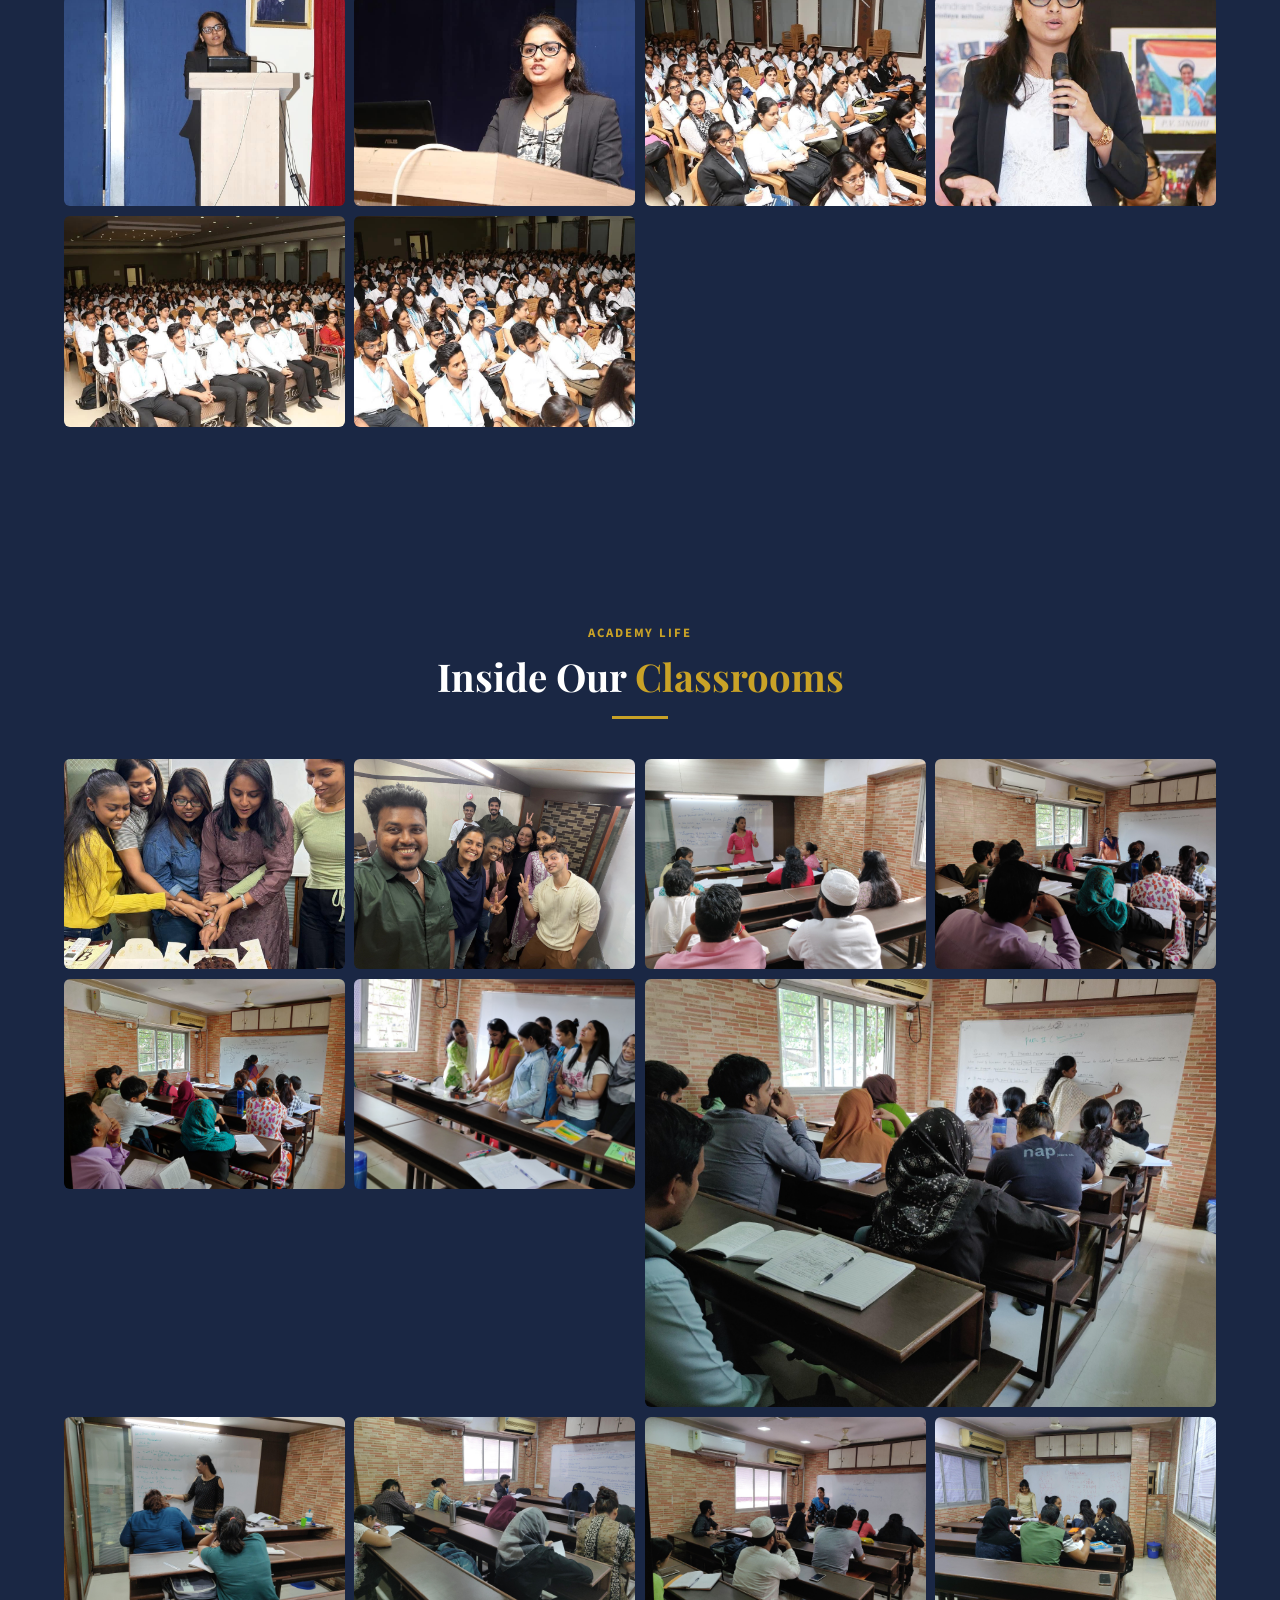
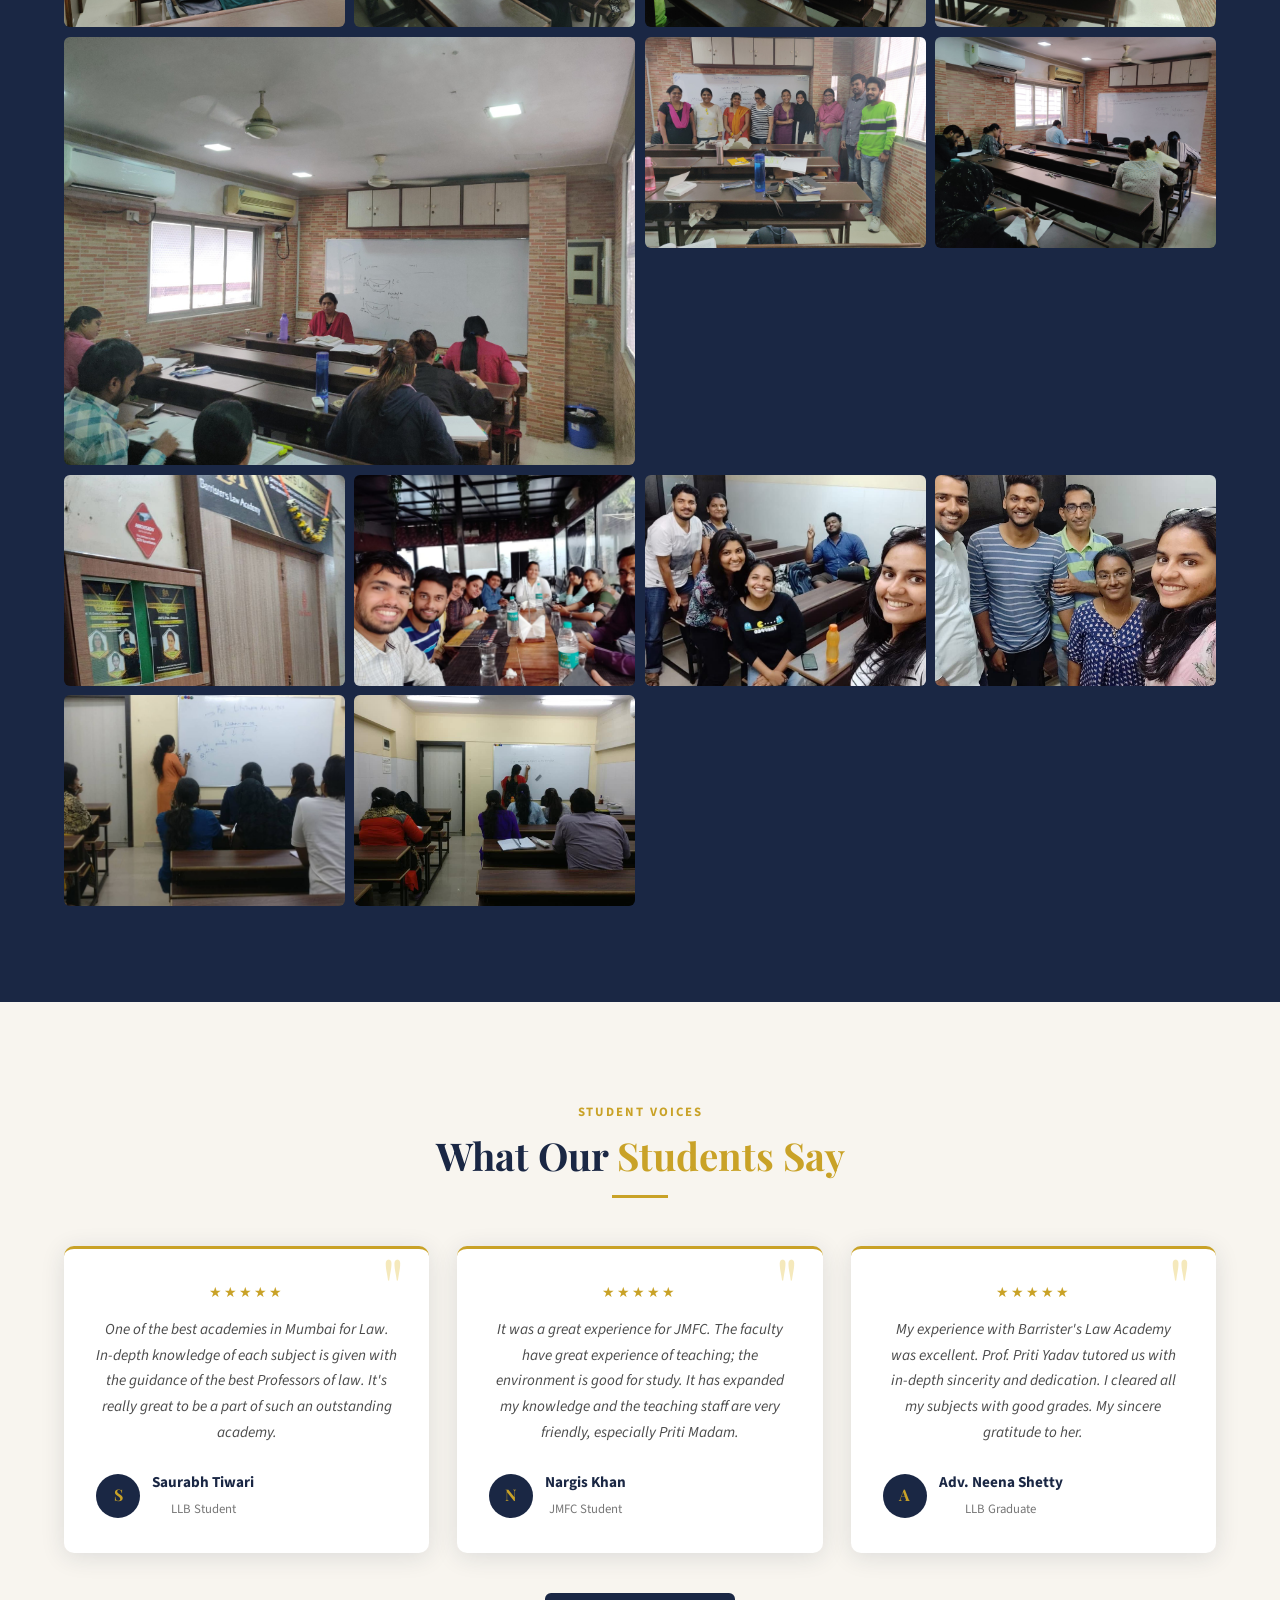
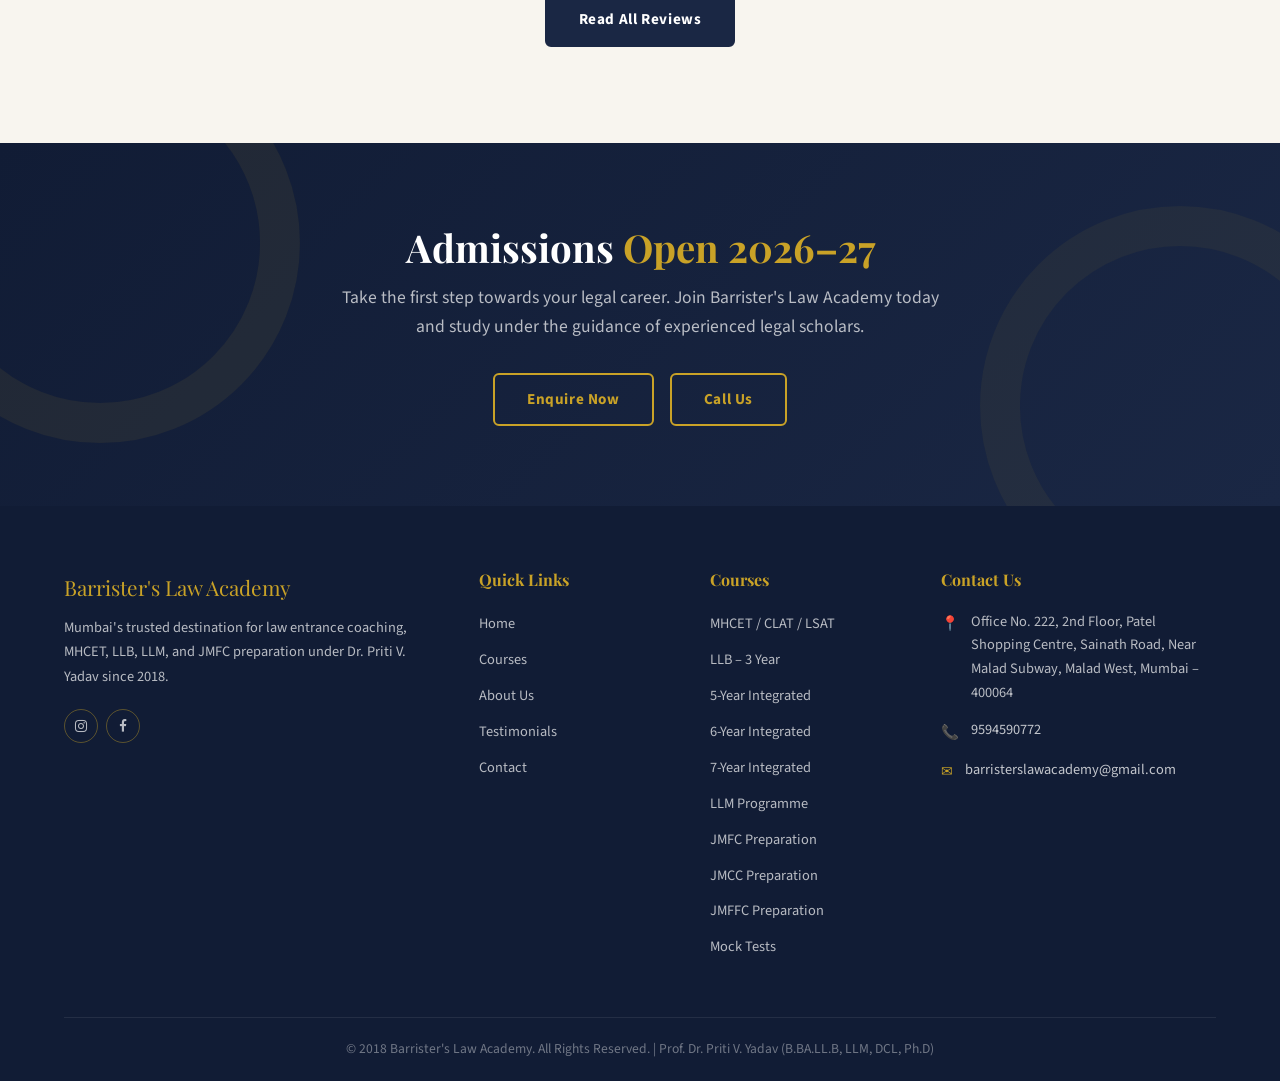
==== commit e11c7a6f: "Removing Prof from the name of the owner." ====
--- a/Neha_Website/bla-website1/bla-website/index.html
+++ b/Neha_Website/bla-website1/bla-website/index.html
@@ -96,7 +96,7 @@
                     Shaping Future
                     <span>Legal Minds</span>
                 </h1>
-                <p>Expert coaching for MHCET, CLAT, LLB, LLM, JMFC and more — guided by Prof. Dr. Priti V. Yadav and
+                <p>Expert coaching for MHCET, CLAT, LLB, LLM, JMFC and more — guided by Dr. Priti V. Yadav and
                     other
                     distinguished legal scholars and university toppers.</p>
                 <div style="display:flex; gap:1rem; flex-wrap:wrap;">
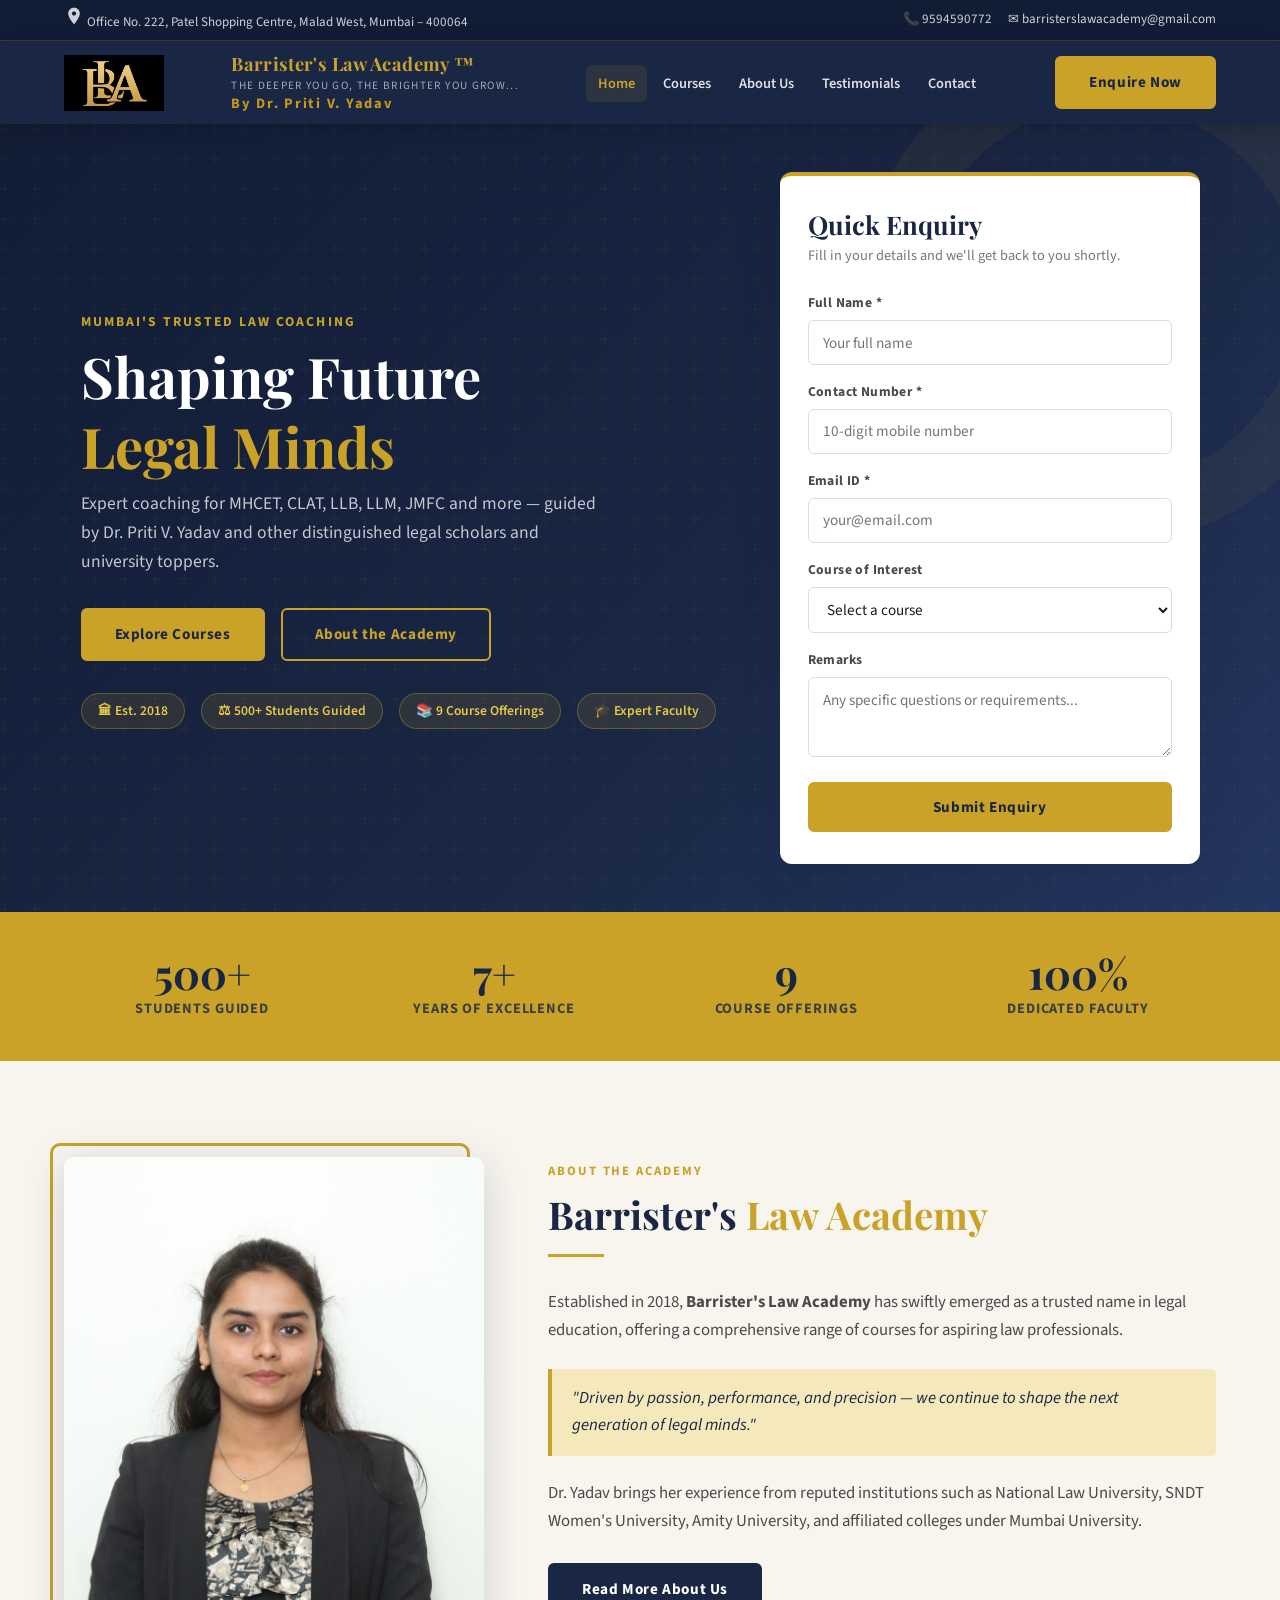
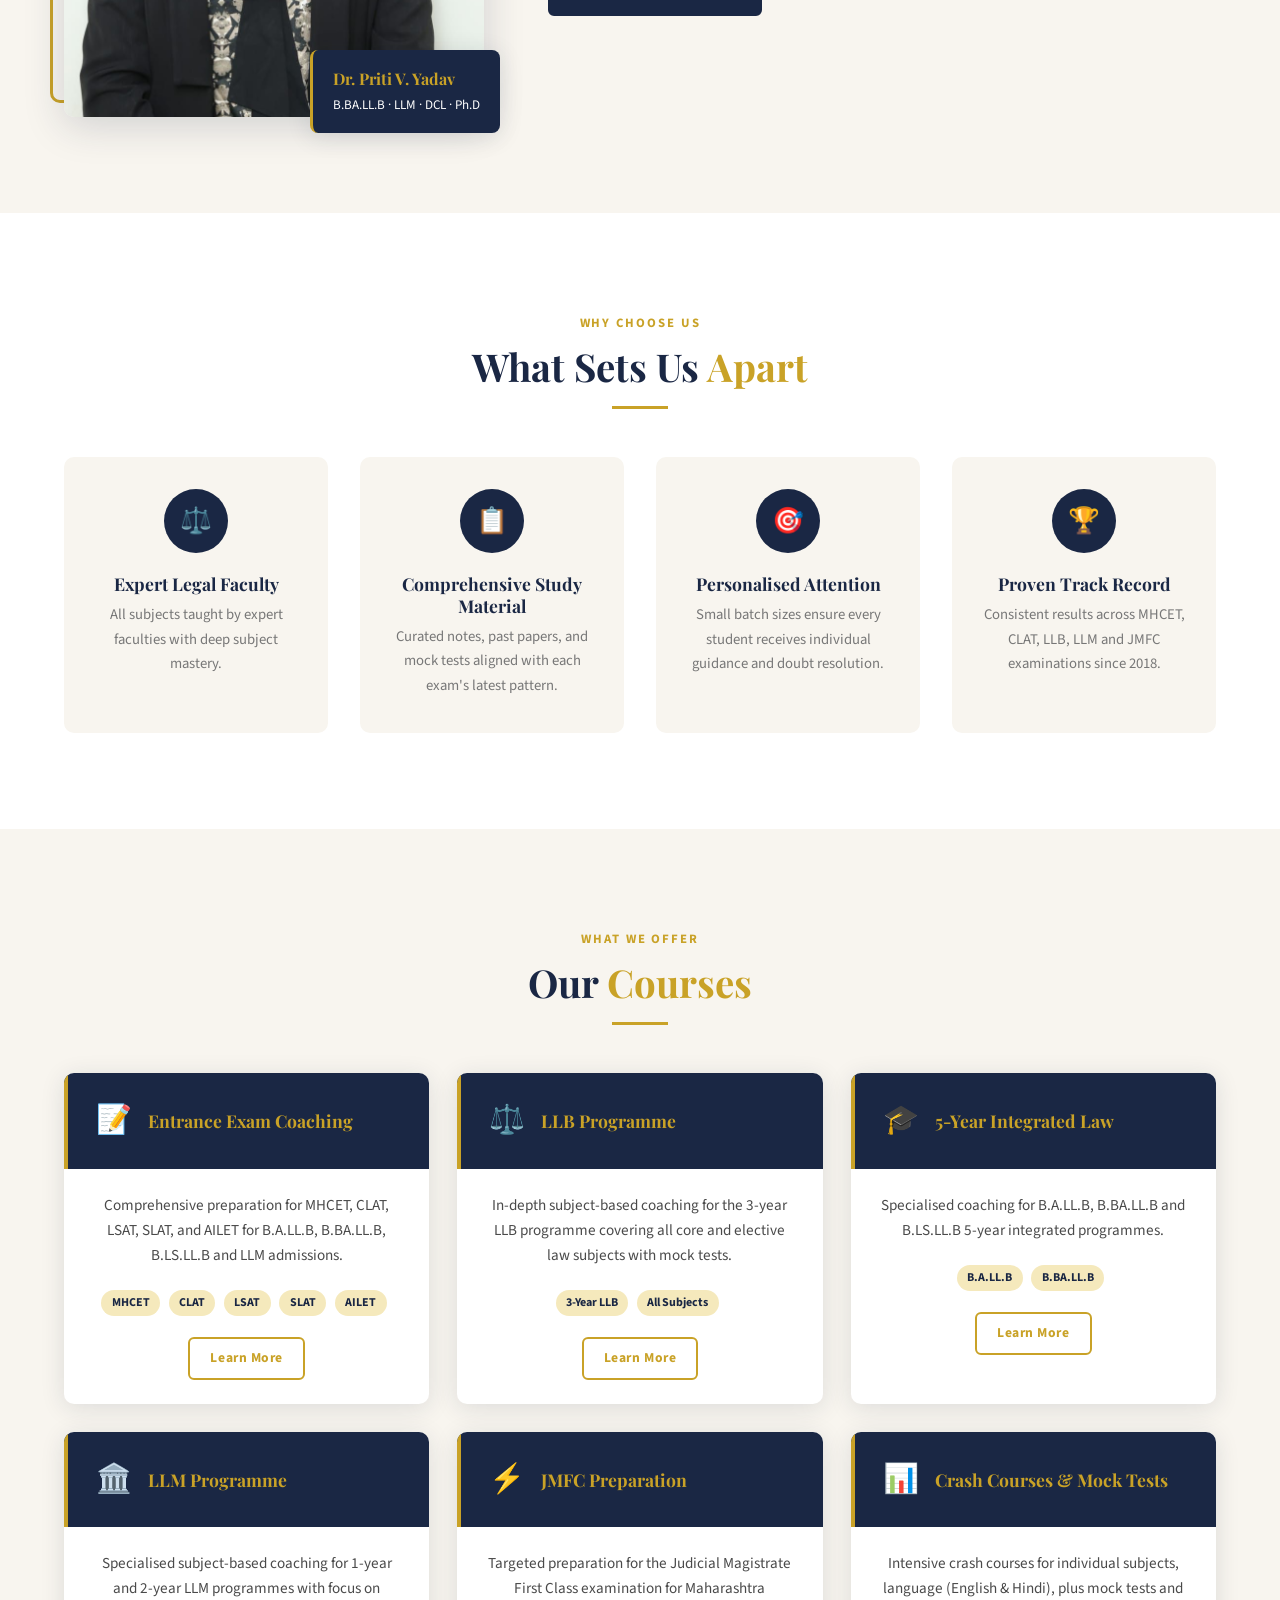
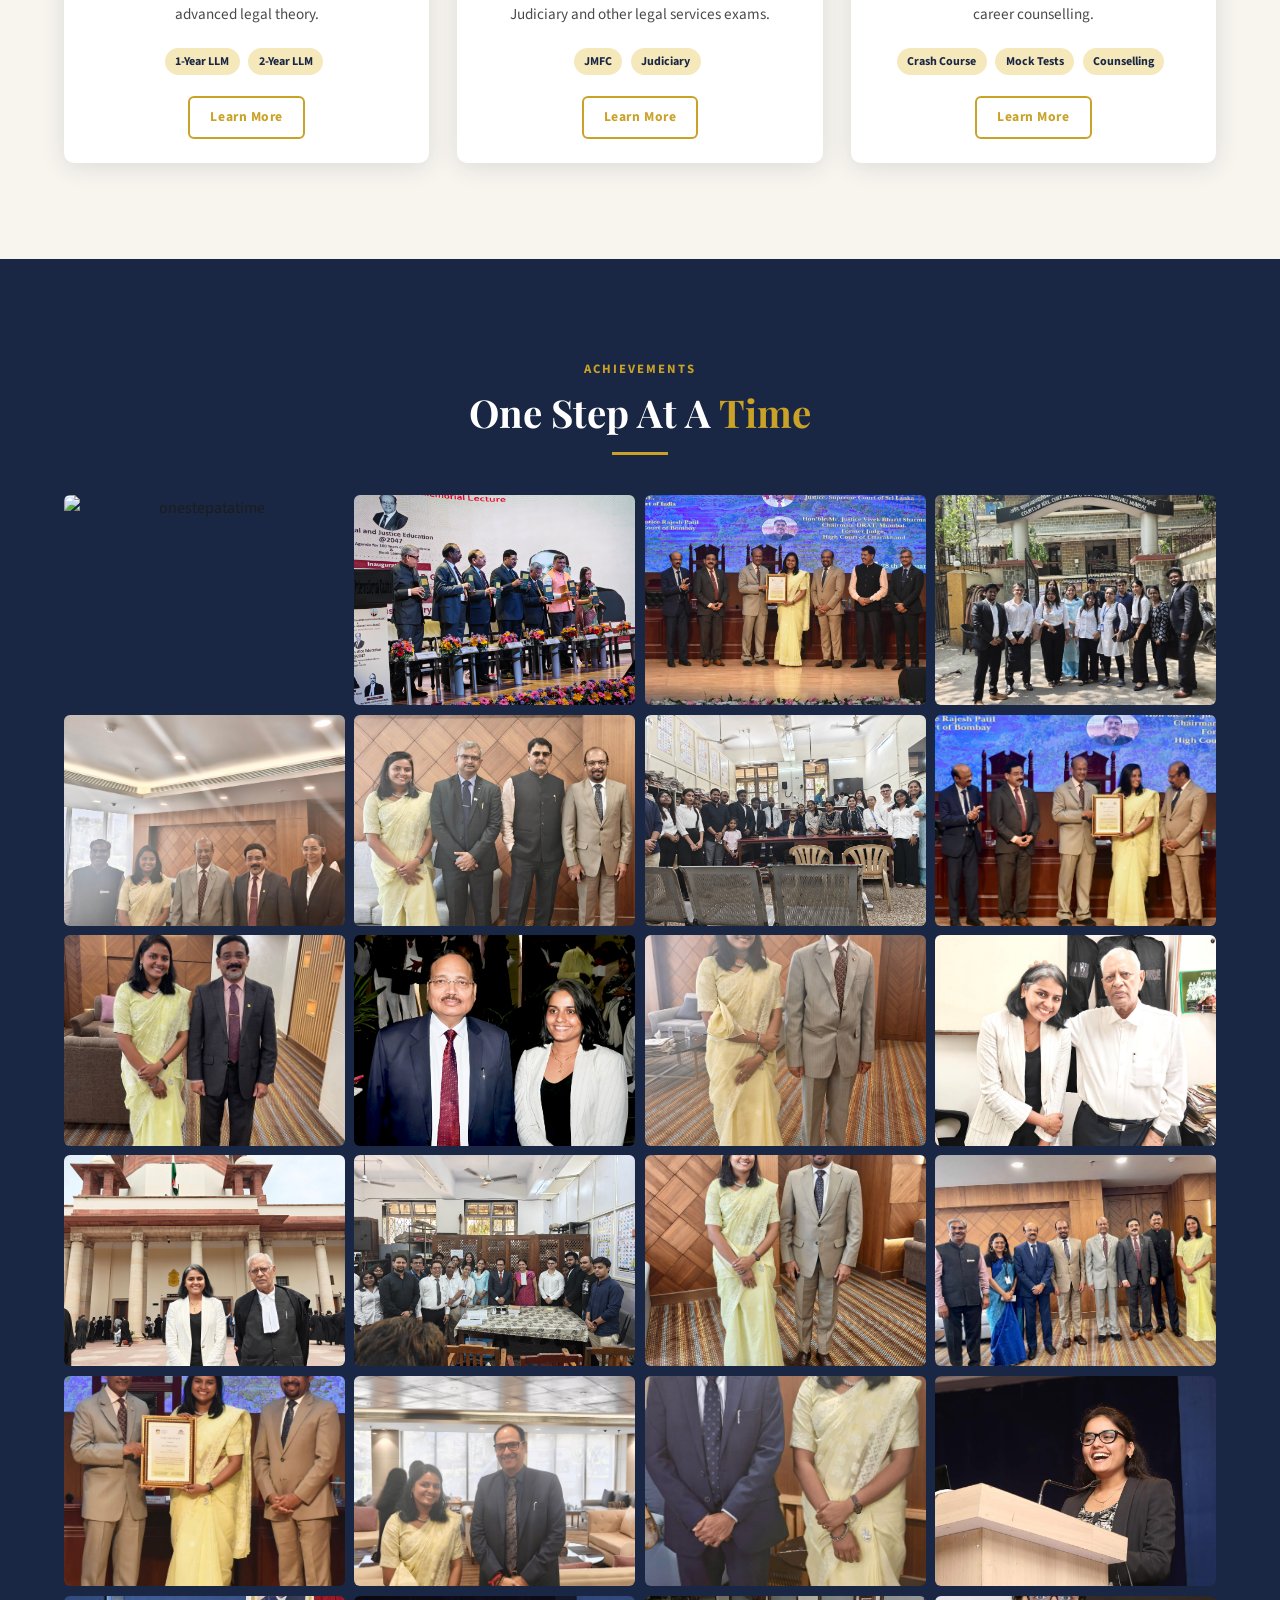
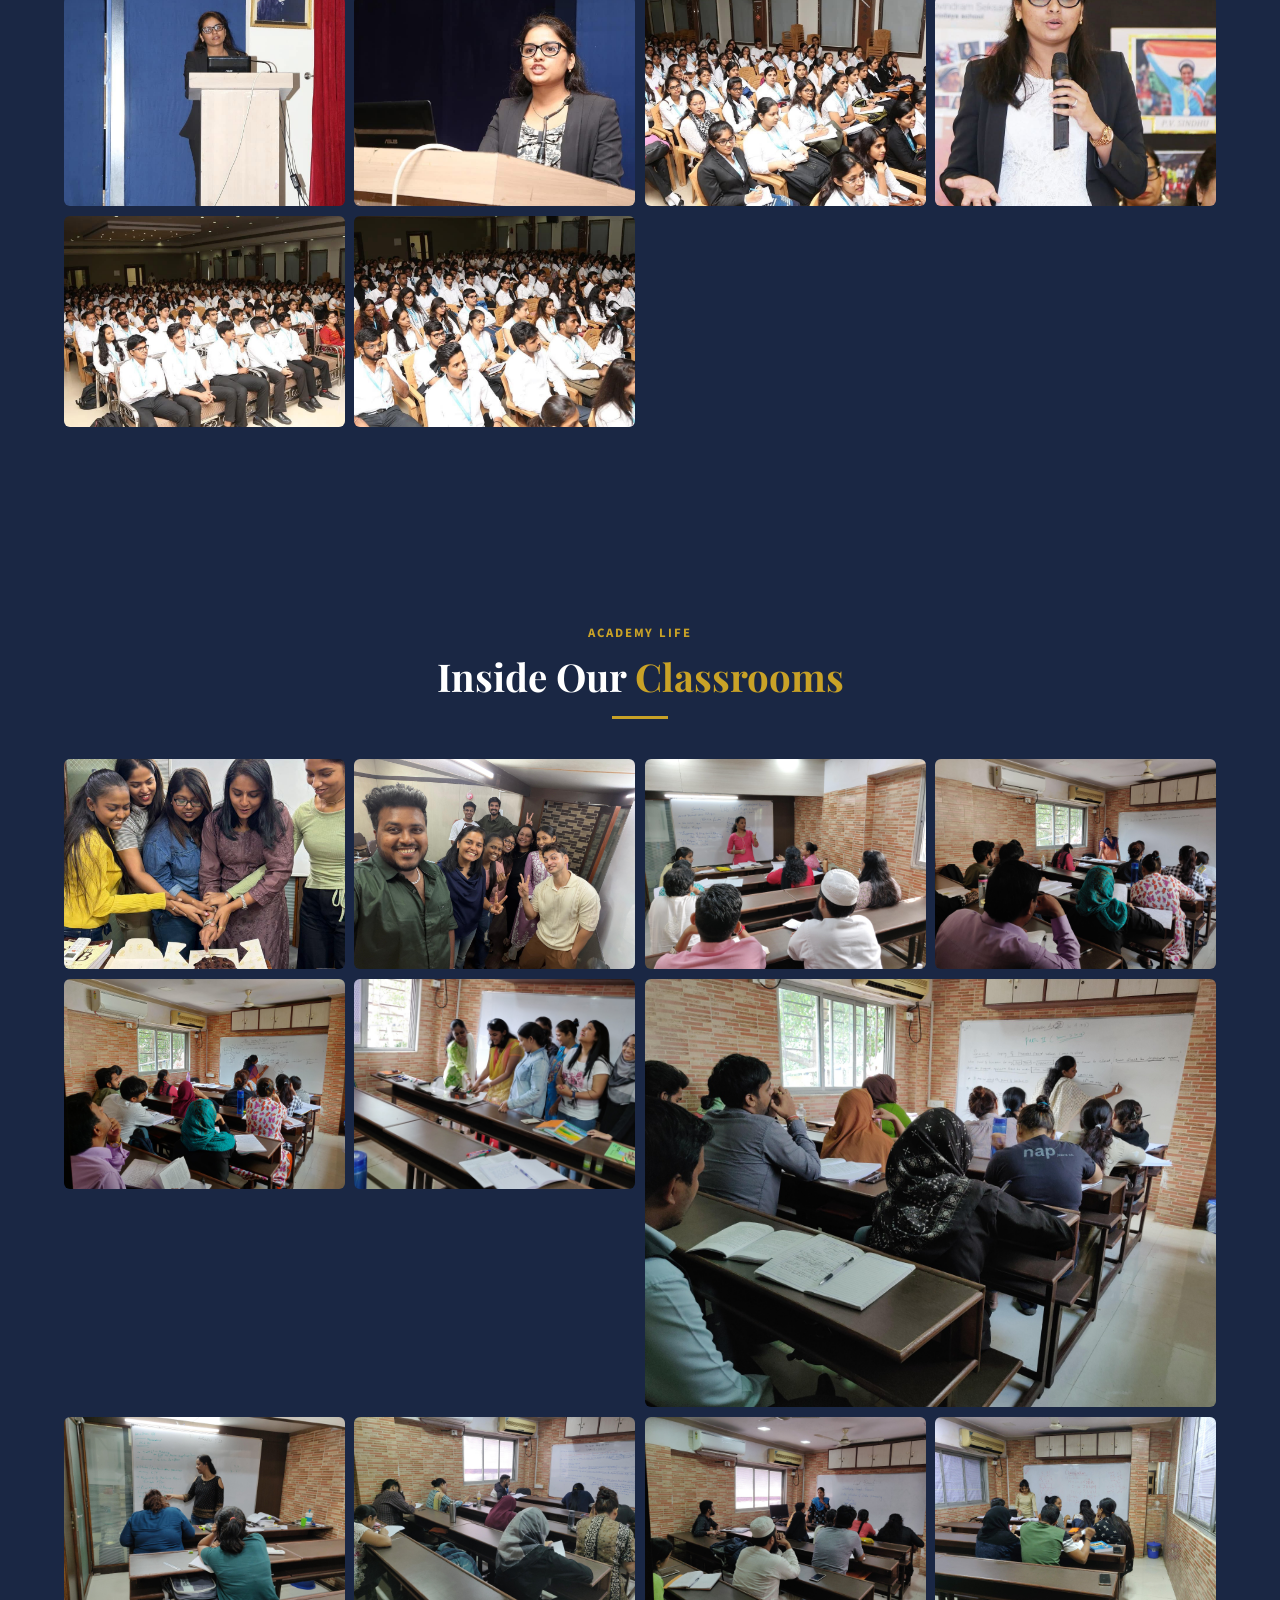
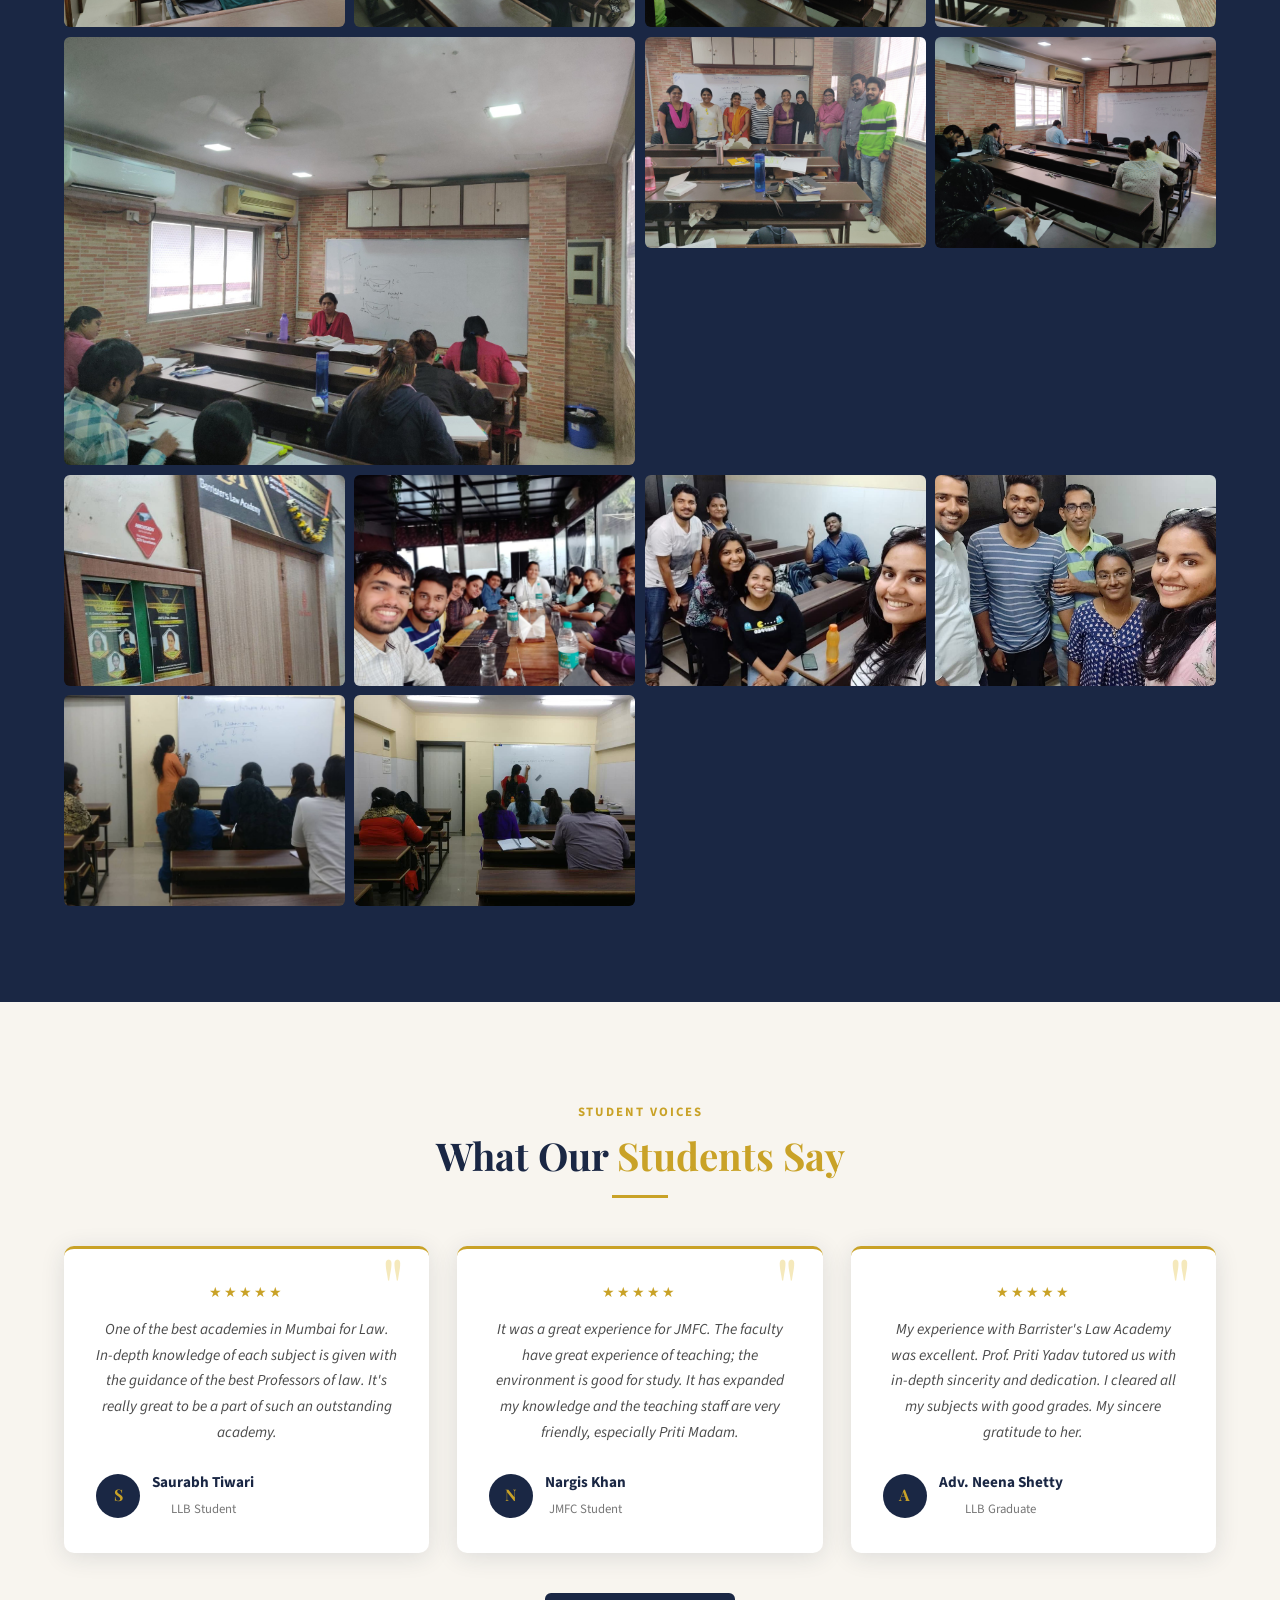
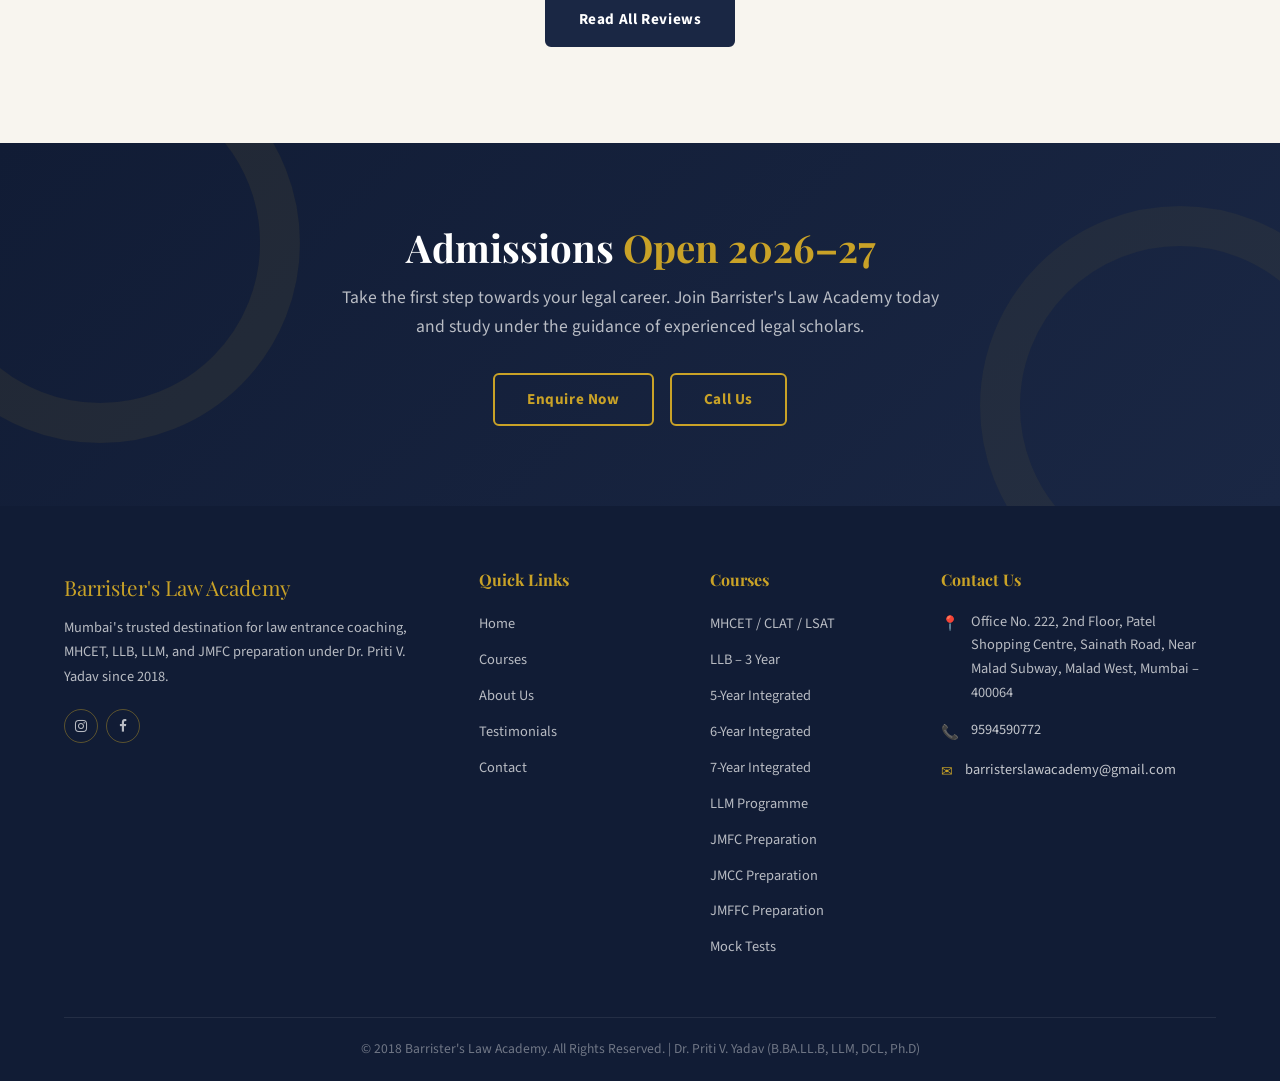
==== commit dcab344a: "Removing Prof. from all the places from Priti Yadav's name" ====
--- a/Neha_Website/bla-website1/bla-website/index.html
+++ b/Neha_Website/bla-website1/bla-website/index.html
@@ -4,8 +4,8 @@
     <meta charset="UTF-8"/>
     <meta name="viewport" content="width=device-width, initial-scale=1.0"/>
     <meta name="description"
-          content="Barrister's Law Academy – Mumbai's trusted law coaching for MHCET, CLAT, LLB, LLM, and JMFC preparation under Prof. Dr. Priti V. Yadav."/>
-    <title>Barrister's Law Academy | Prof. Dr. Priti V. Yadav</title>
+          content="Barrister's Law Academy – Mumbai's trusted law coaching for MHCET, CLAT, LLB, LLM, and JMFC preparation under  Dr. Priti V. Yadav."/>
+    <title>Barrister's Law Academy |  Dr. Priti V. Yadav</title>
 
     <!-- Google Fonts -->
     <link rel="preconnect" href="https://fonts.googleapis.com"/>
@@ -210,7 +210,7 @@
                 <div class="about-image-wrap">
                     <img
                             src="images/founder.jpeg"
-                            alt="Prof. Dr. Priti V. Yadav – Founder of Barrister's Law Academy"
+                            alt=" Dr. Priti V. Yadav – Founder of Barrister's Law Academy"
                             loading="lazy"
                     />
                     <div class="about-credentials">
@@ -713,7 +713,7 @@
 
     <div class="footer-bottom">
         <div class="container">
-            &copy; 2018 Barrister's Law Academy. All Rights Reserved. | Prof. Dr. Priti V. Yadav (B.BA.LL.B, LLM, DCL,
+            &copy; 2018 Barrister's Law Academy. All Rights Reserved. |  Dr. Priti V. Yadav (B.BA.LL.B, LLM, DCL,
             Ph.D)
         </div>
     </div>
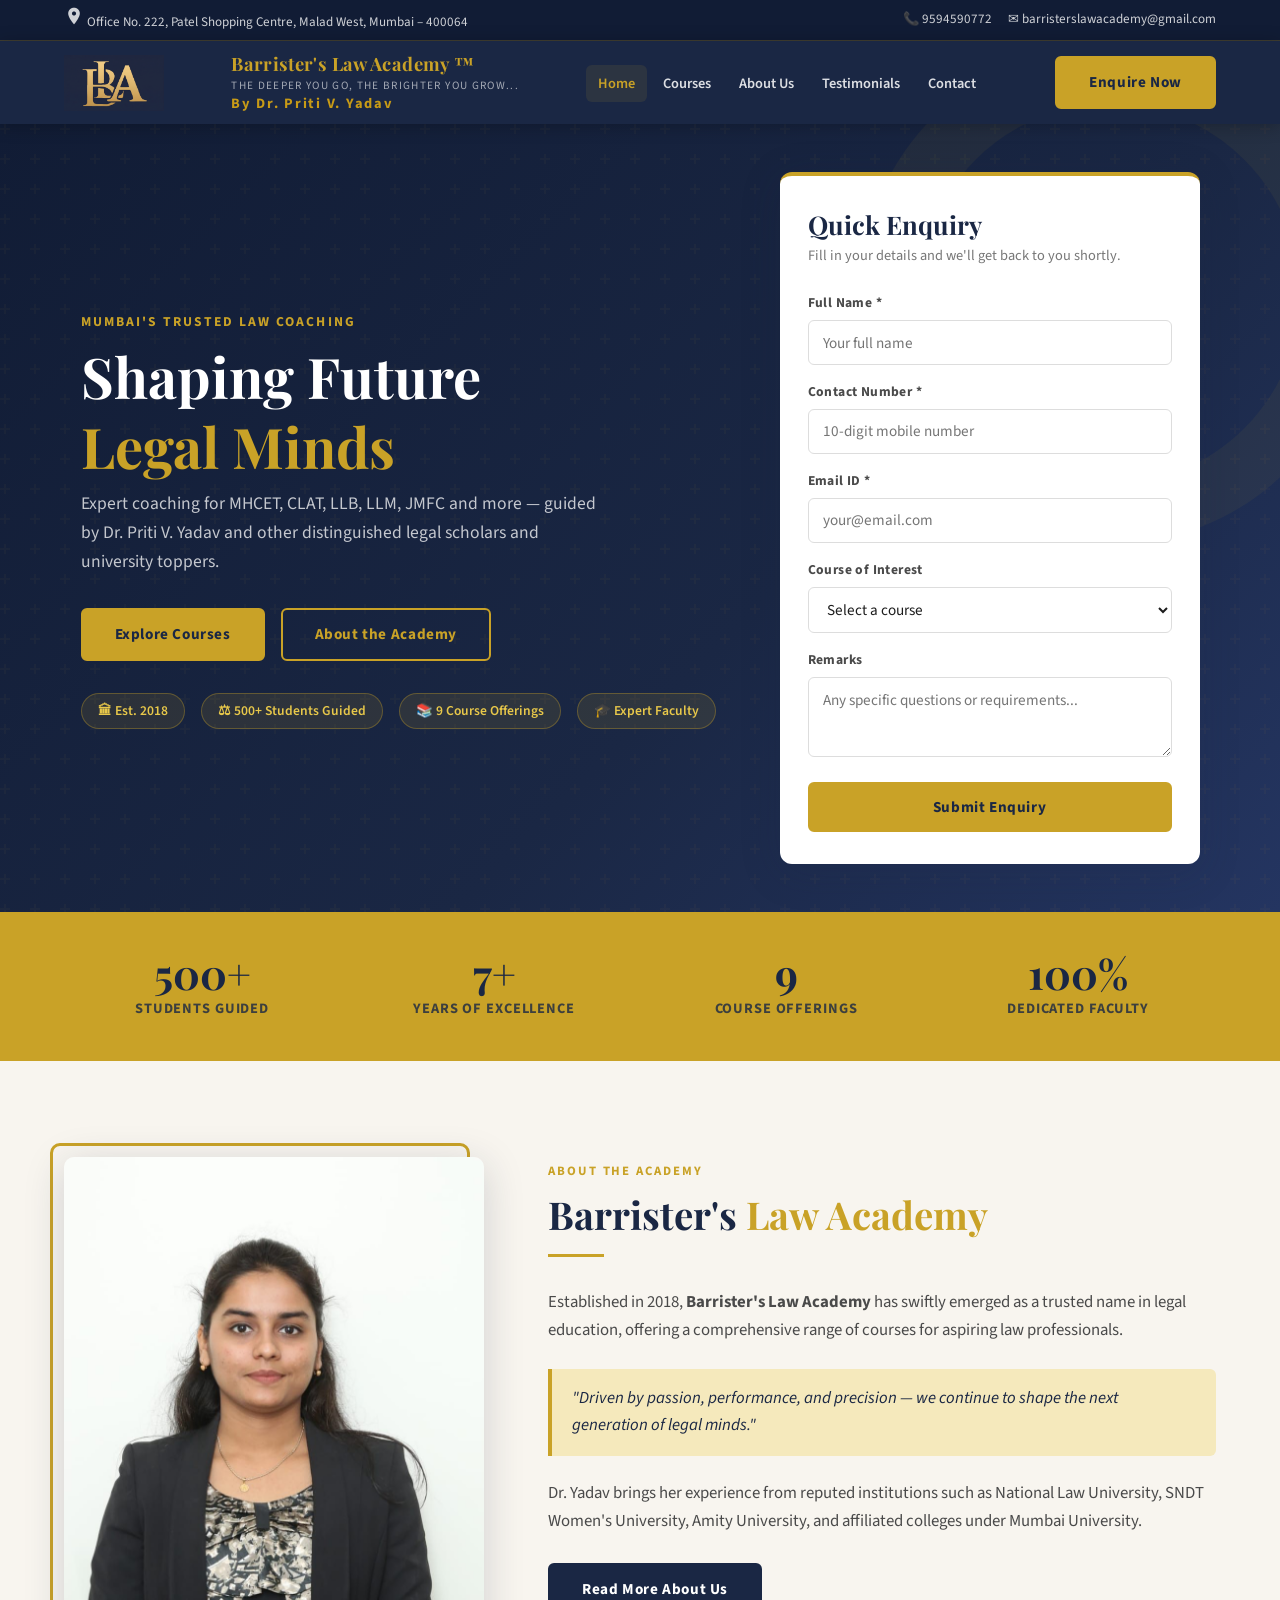
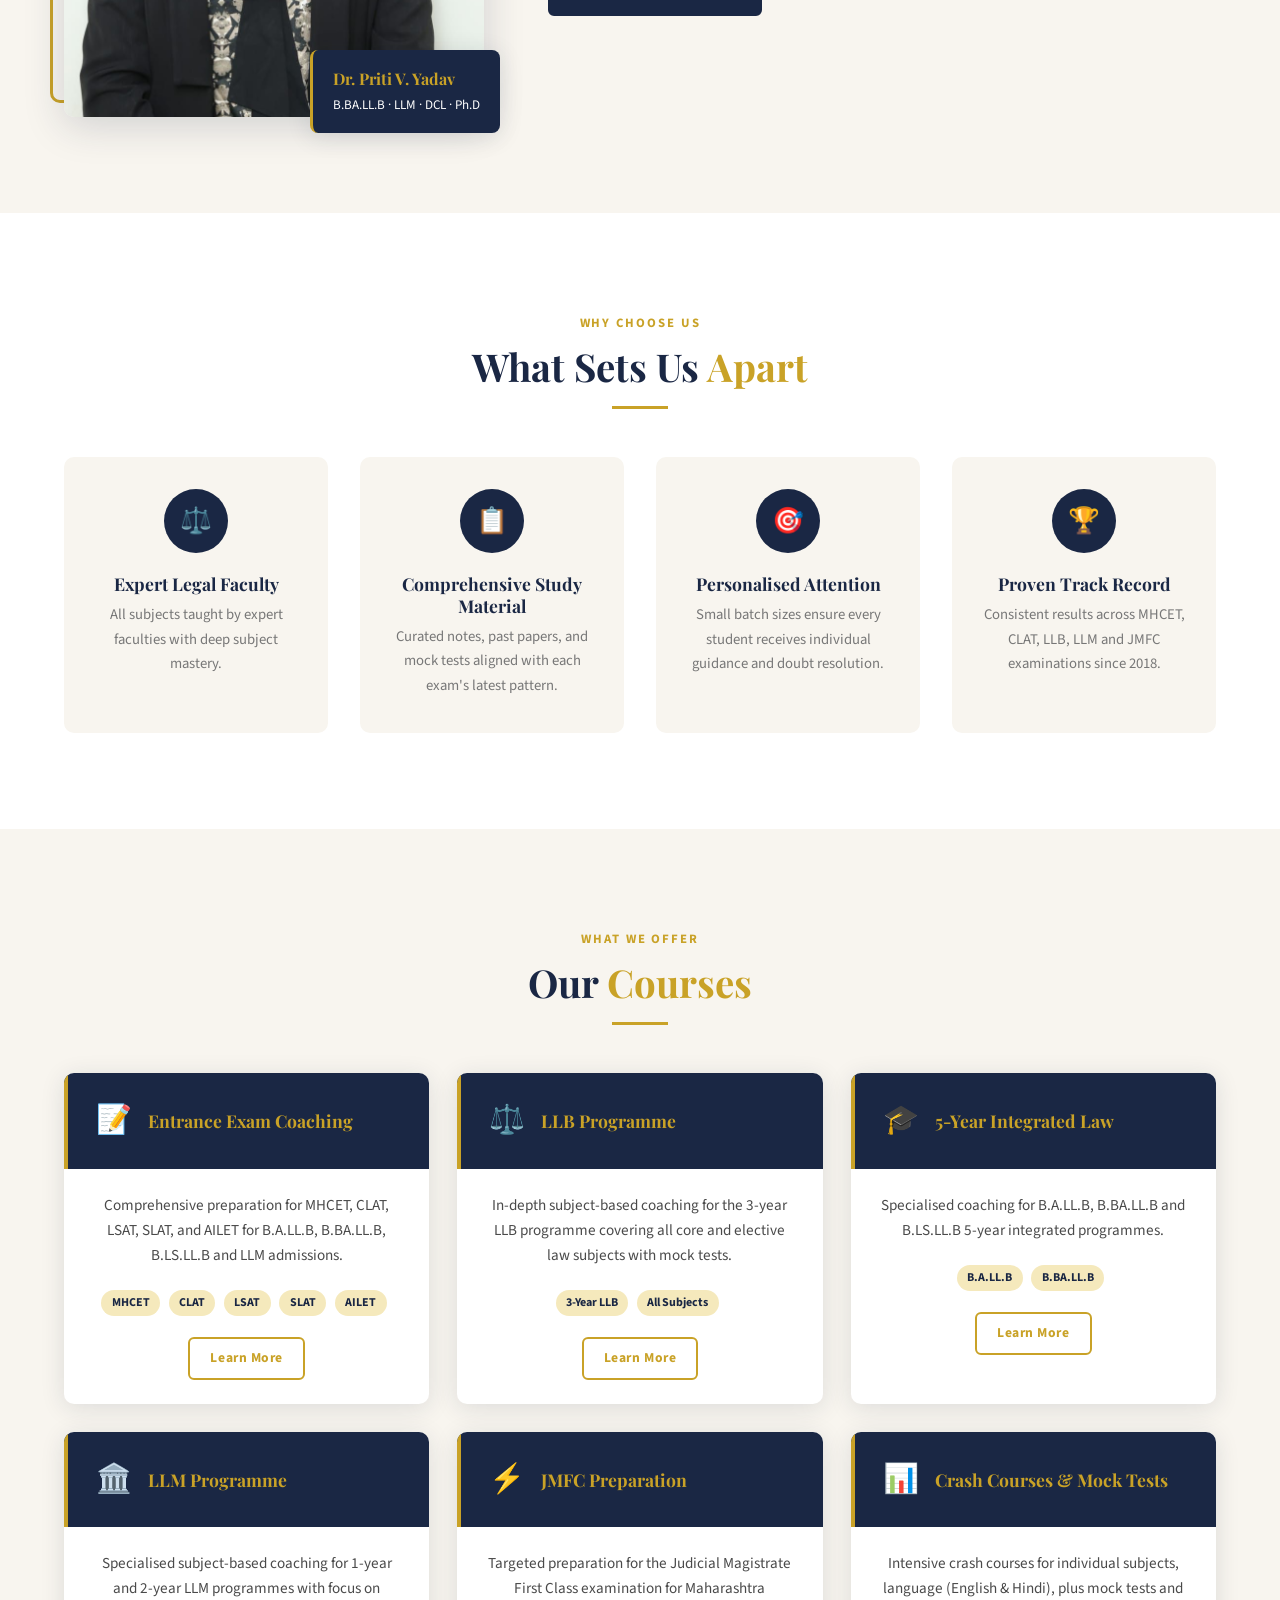
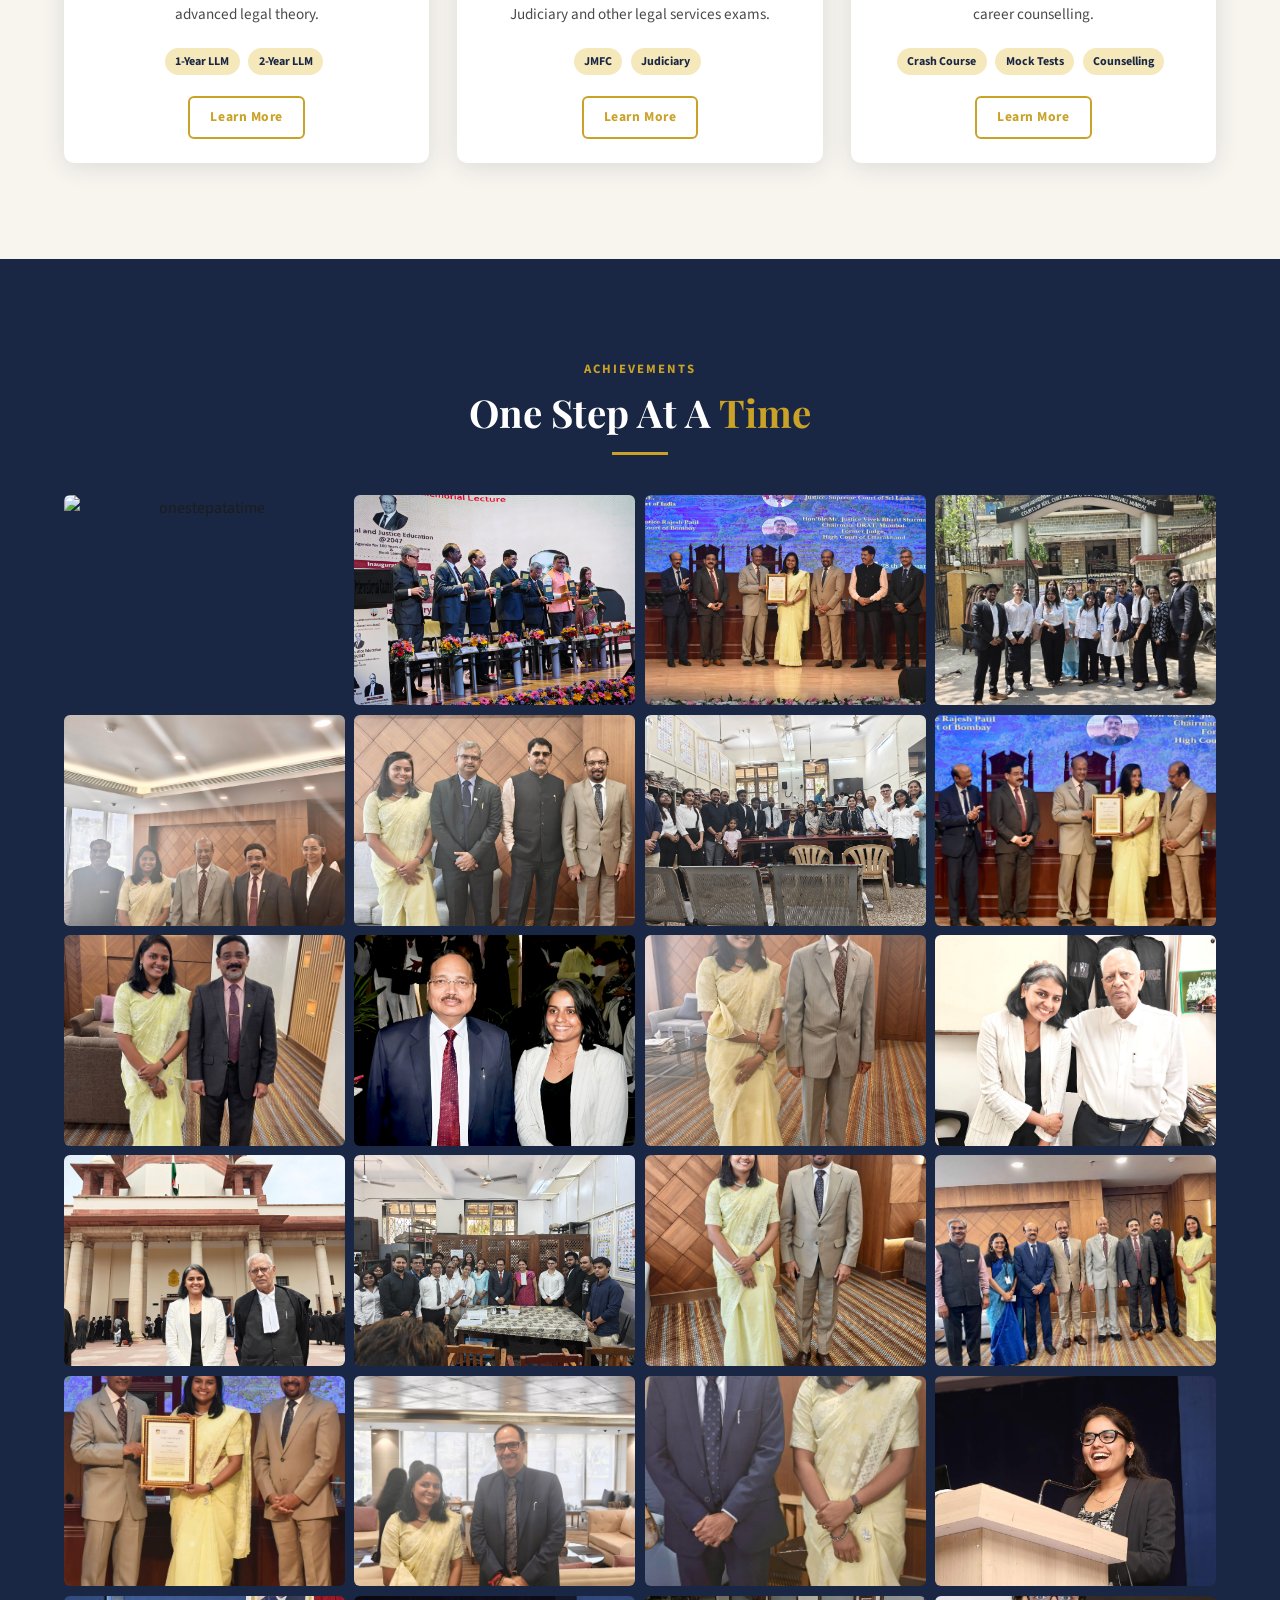
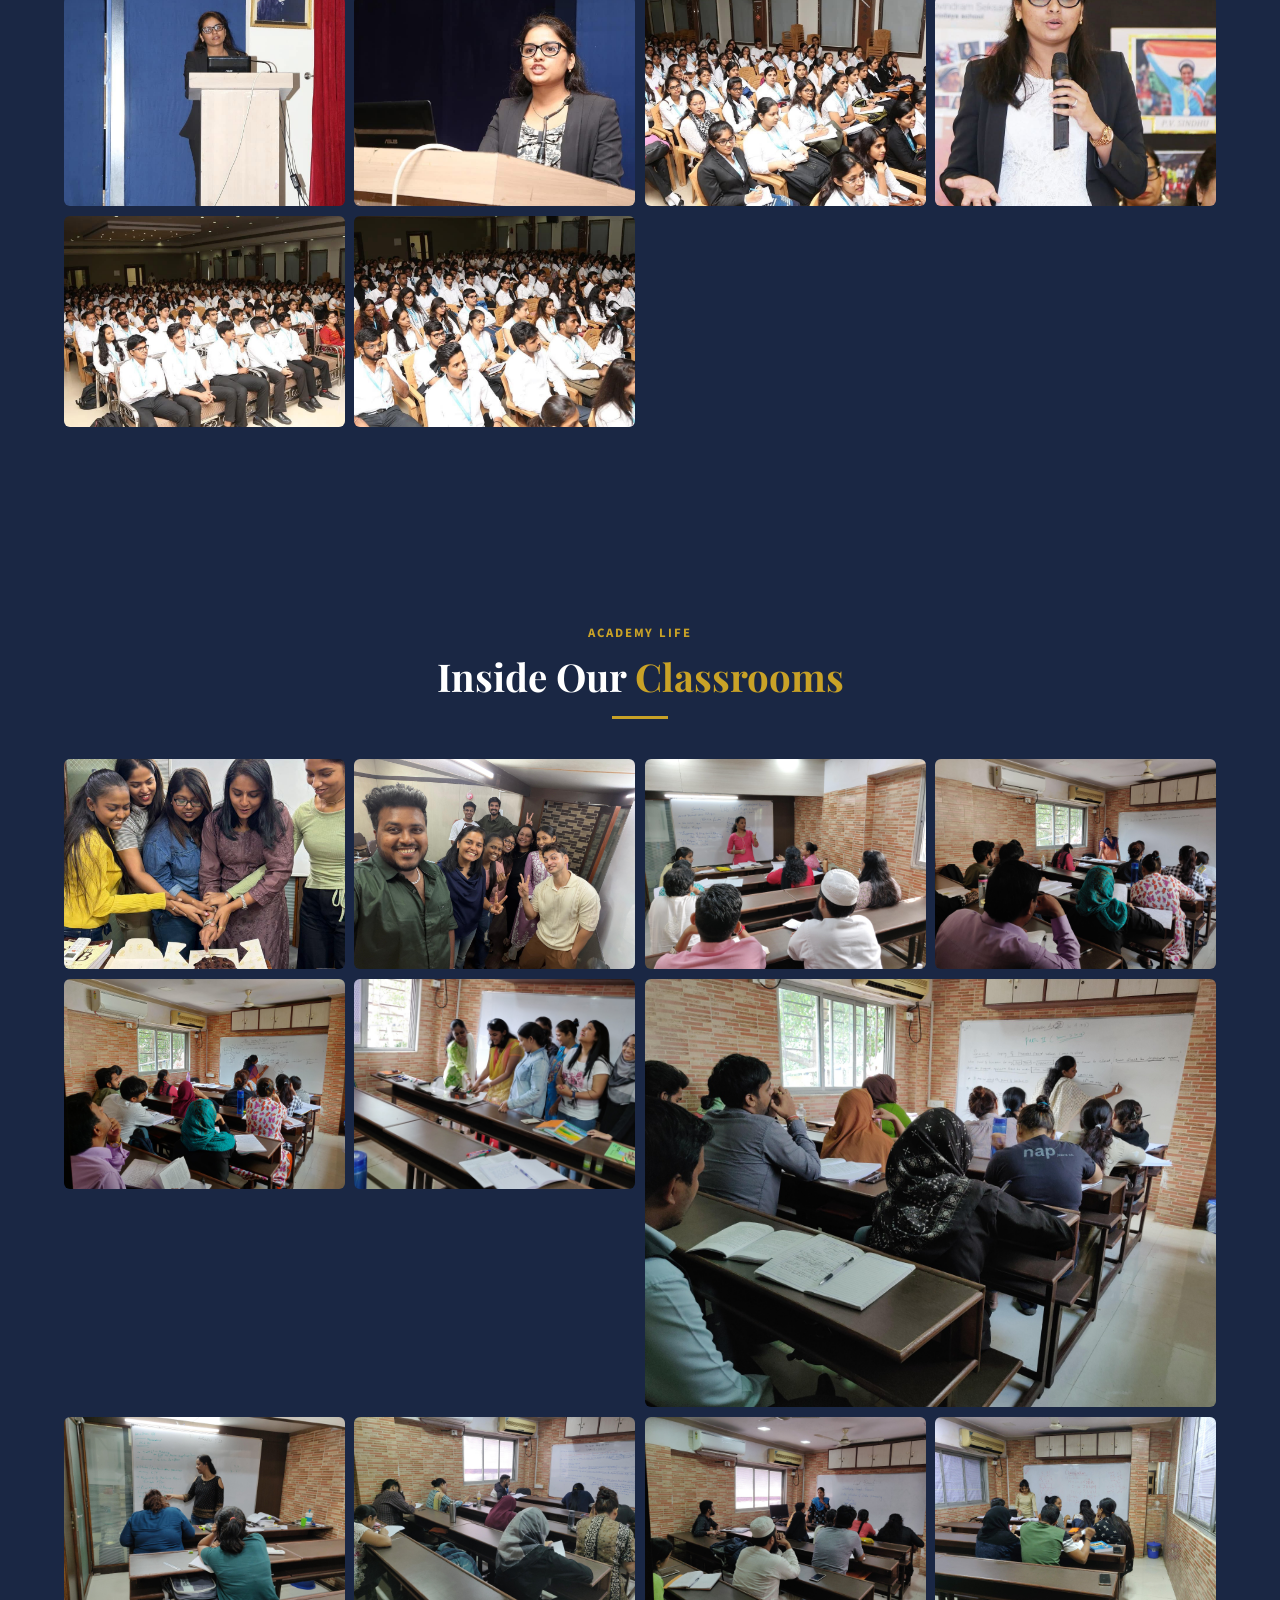
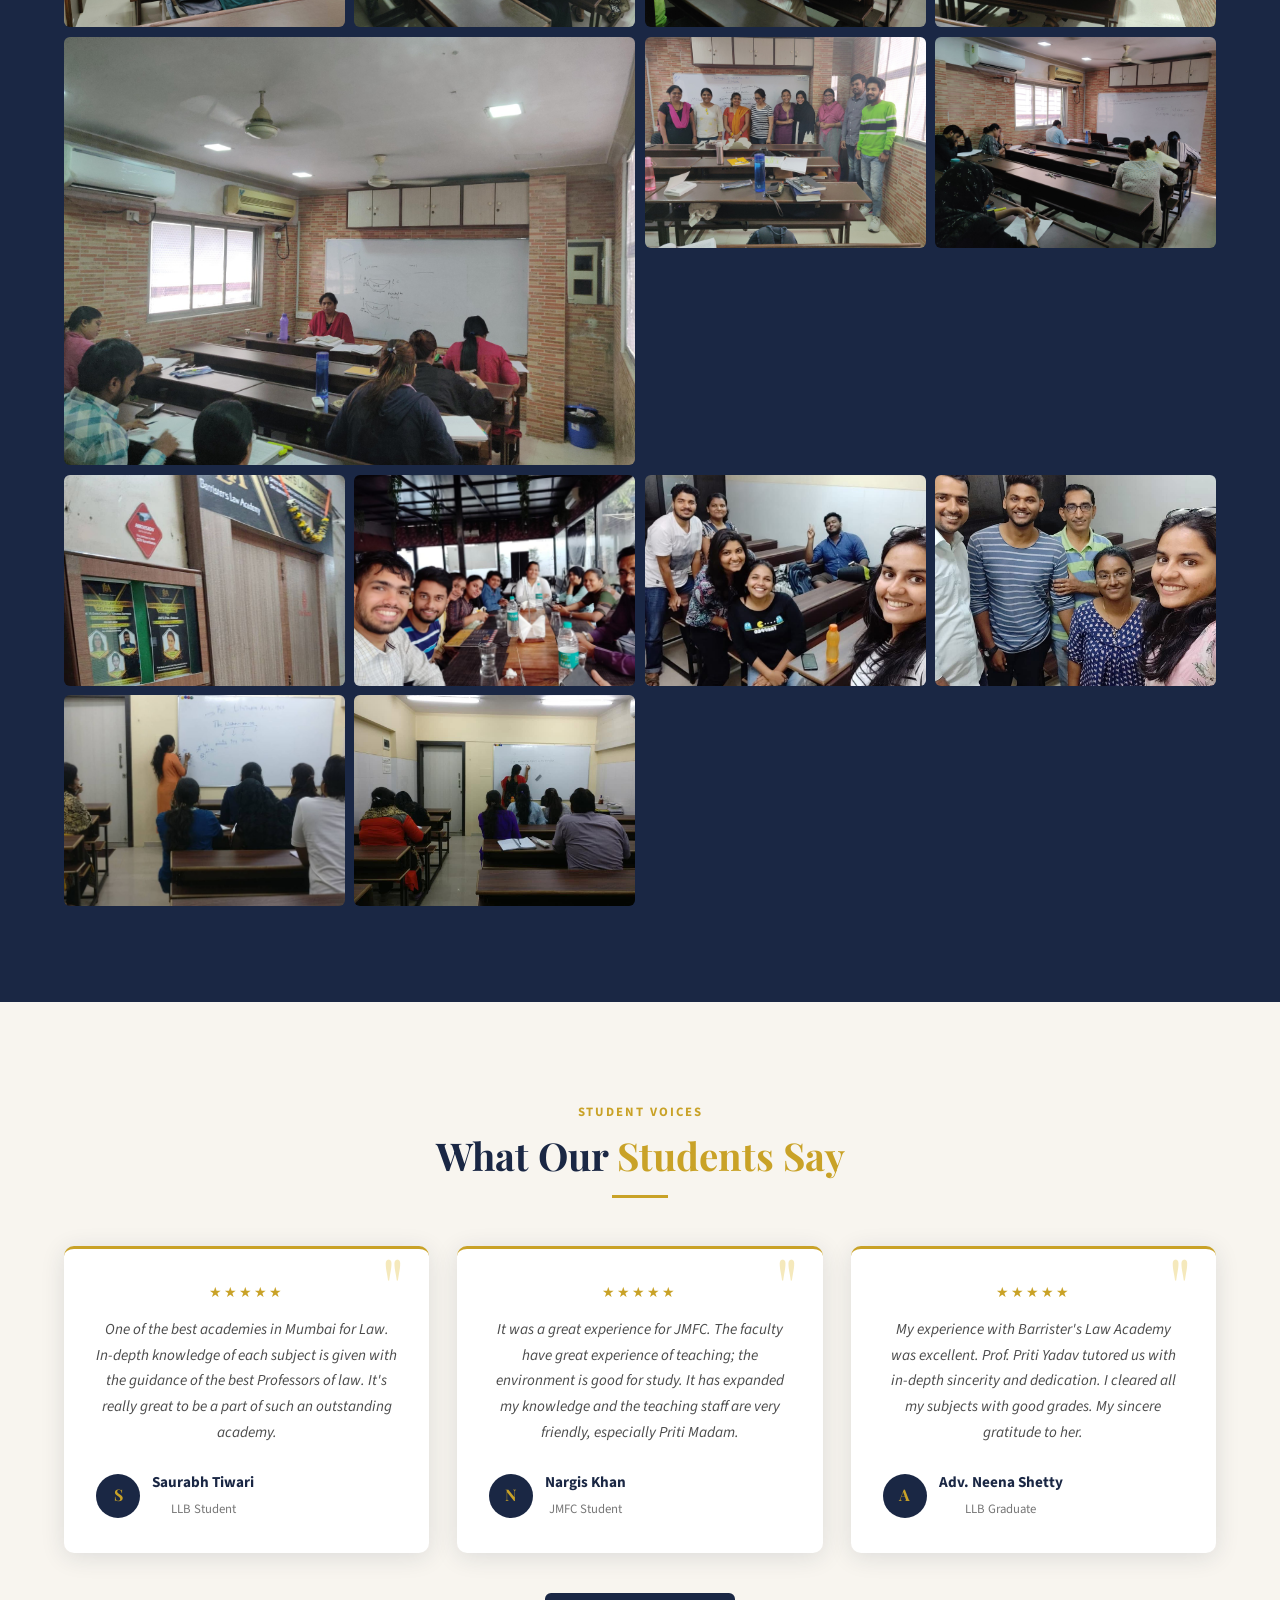
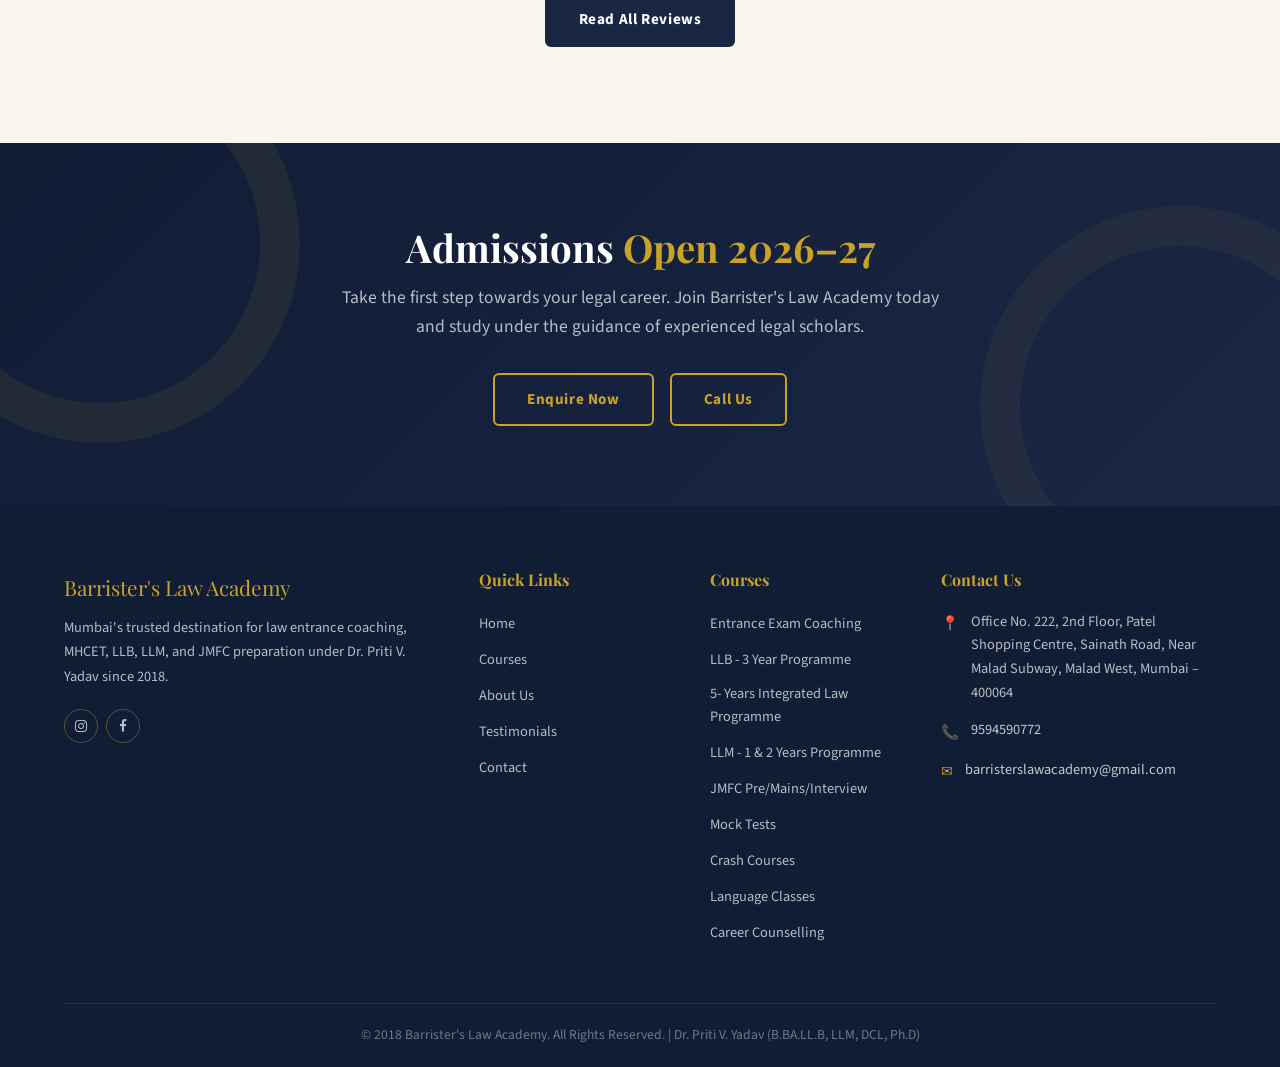
==== commit a821d040: "Correcting the trademark from registered" ====
--- a/Neha_Website/bla-website1/bla-website/index.html
+++ b/Neha_Website/bla-website1/bla-website/index.html
@@ -679,16 +679,15 @@
             <div class="footer-col">
                 <h5>Courses</h5>
                 <ul>
-                    <li><a href="pages/courses.html">MHCET / CLAT / LSAT</a></li>
-                    <li><a href="pages/courses.html">LLB – 3 Year</a></li>
-                    <li><a href="pages/courses.html">5-Year Integrated</a></li>
-                    <li><a href="pages/courses.html">6-Year Integrated</a></li>
-                    <li><a href="pages/courses.html">7-Year Integrated</a></li>
-                    <li><a href="pages/courses.html">LLM Programme</a></li>
-                    <li><a href="pages/courses.html">JMFC Preparation</a></li>
-                    <li><a href="pages/courses.html">JMCC Preparation</a></li>
-                    <li><a href="pages/courses.html">JMFFC Preparation</a></li>
+                    <li><a href="pages/courses.html">Entrance Exam Coaching</a></li>
+                    <li><a href="pages/courses.html">LLB - 3 Year Programme</a></li>
+                    <li><a href="pages/courses.html">5- Years Integrated Law Programme</a></li>
+                    <li><a href="pages/courses.html">LLM - 1 & 2 Years Programme</a></li>
+                    <li><a href="pages/courses.html">JMFC Pre/Mains/Interview</a></li>
                     <li><a href="pages/courses.html">Mock Tests</a></li>
+                    <li><a href="pages/courses.html">Crash Courses</a></li>
+                    <li><a href="pages/courses.html">Language Classes</a></li>
+                    <li><a href="pages/courses.html">Career Counselling</a></li>
                 </ul>
             </div>
 
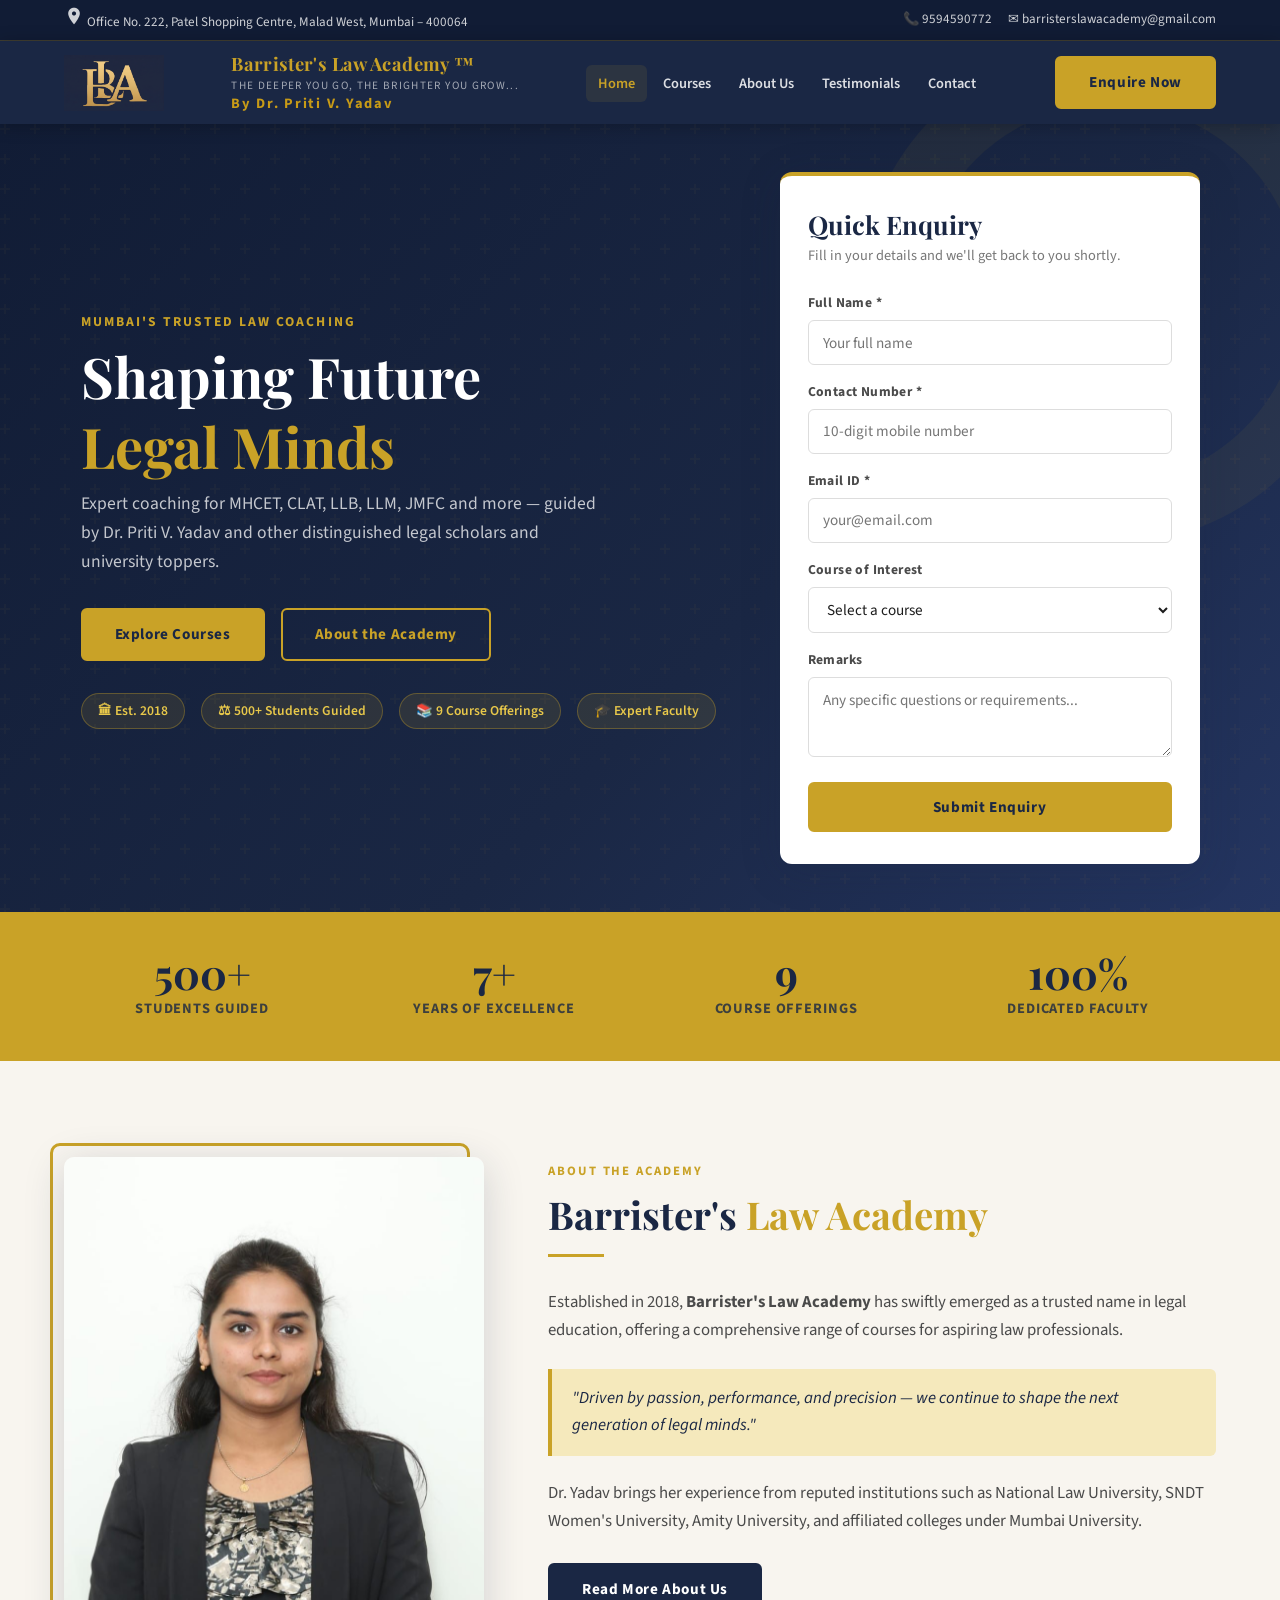
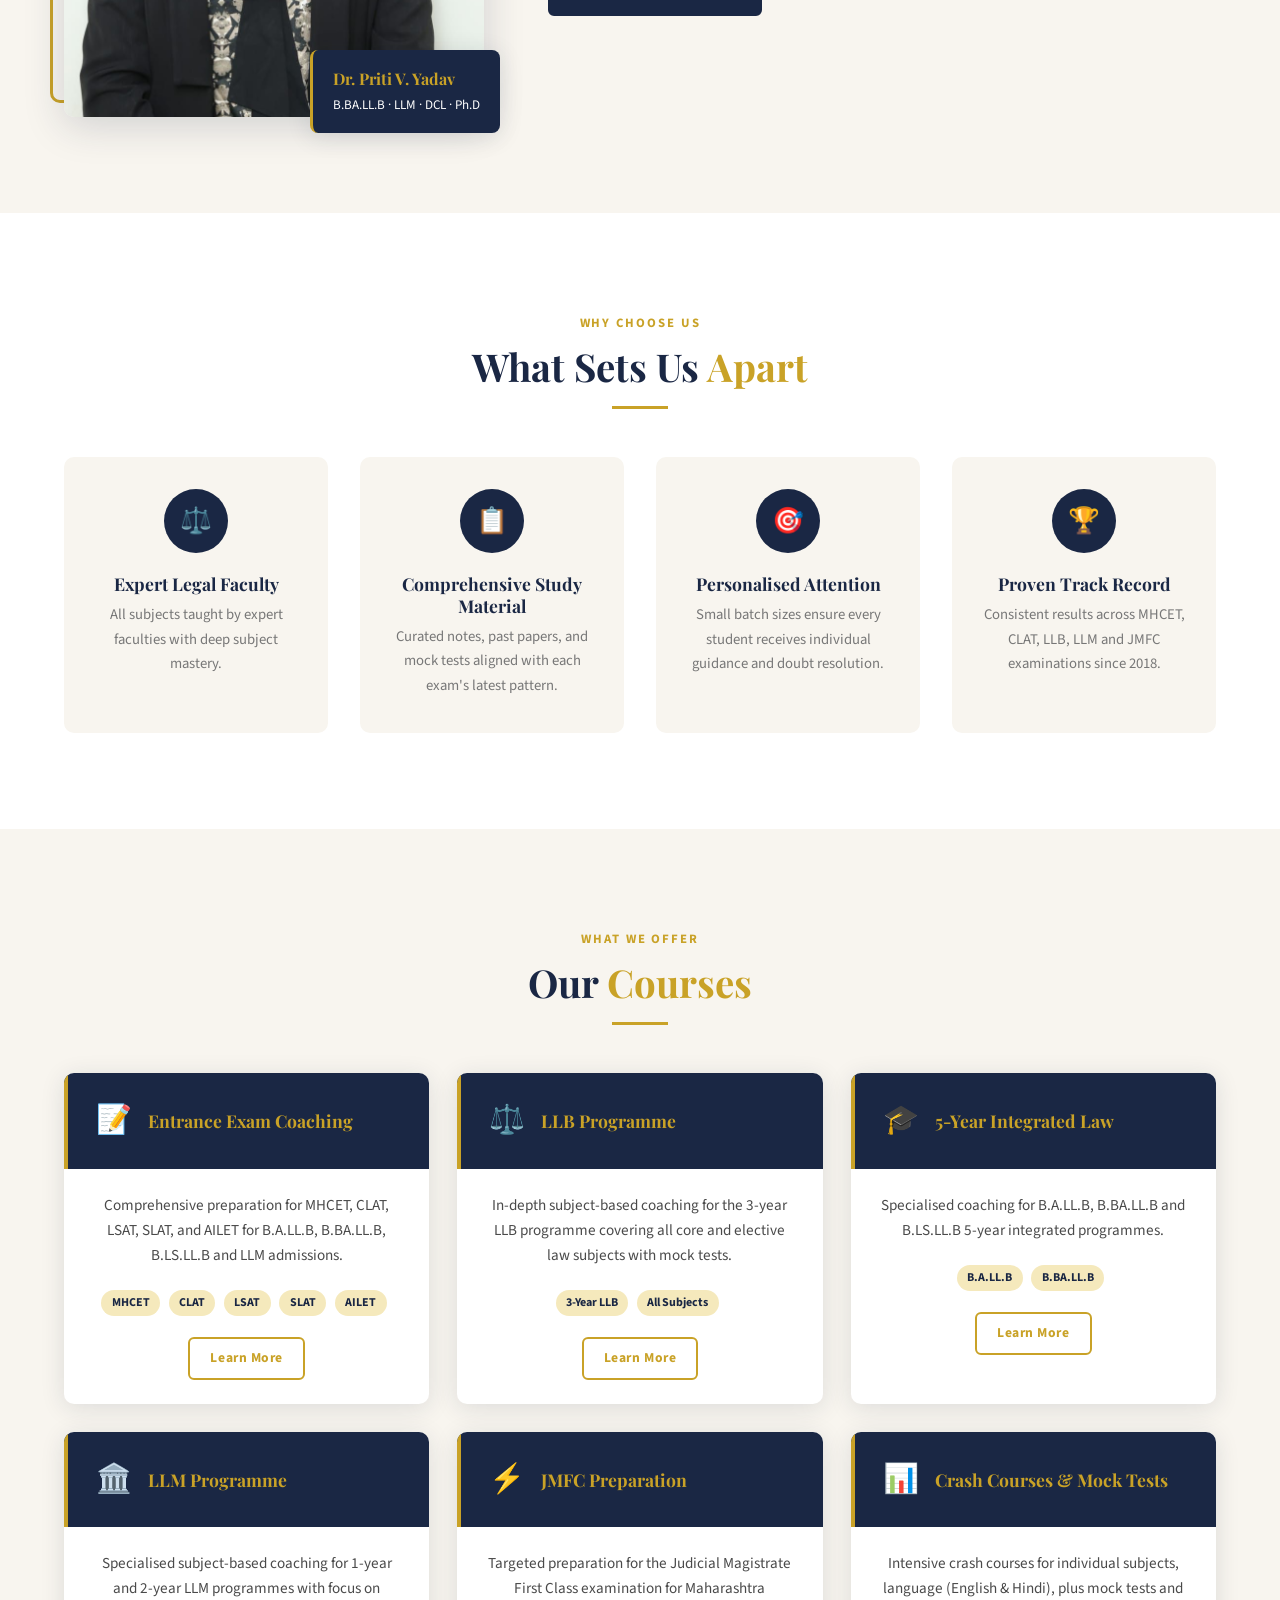
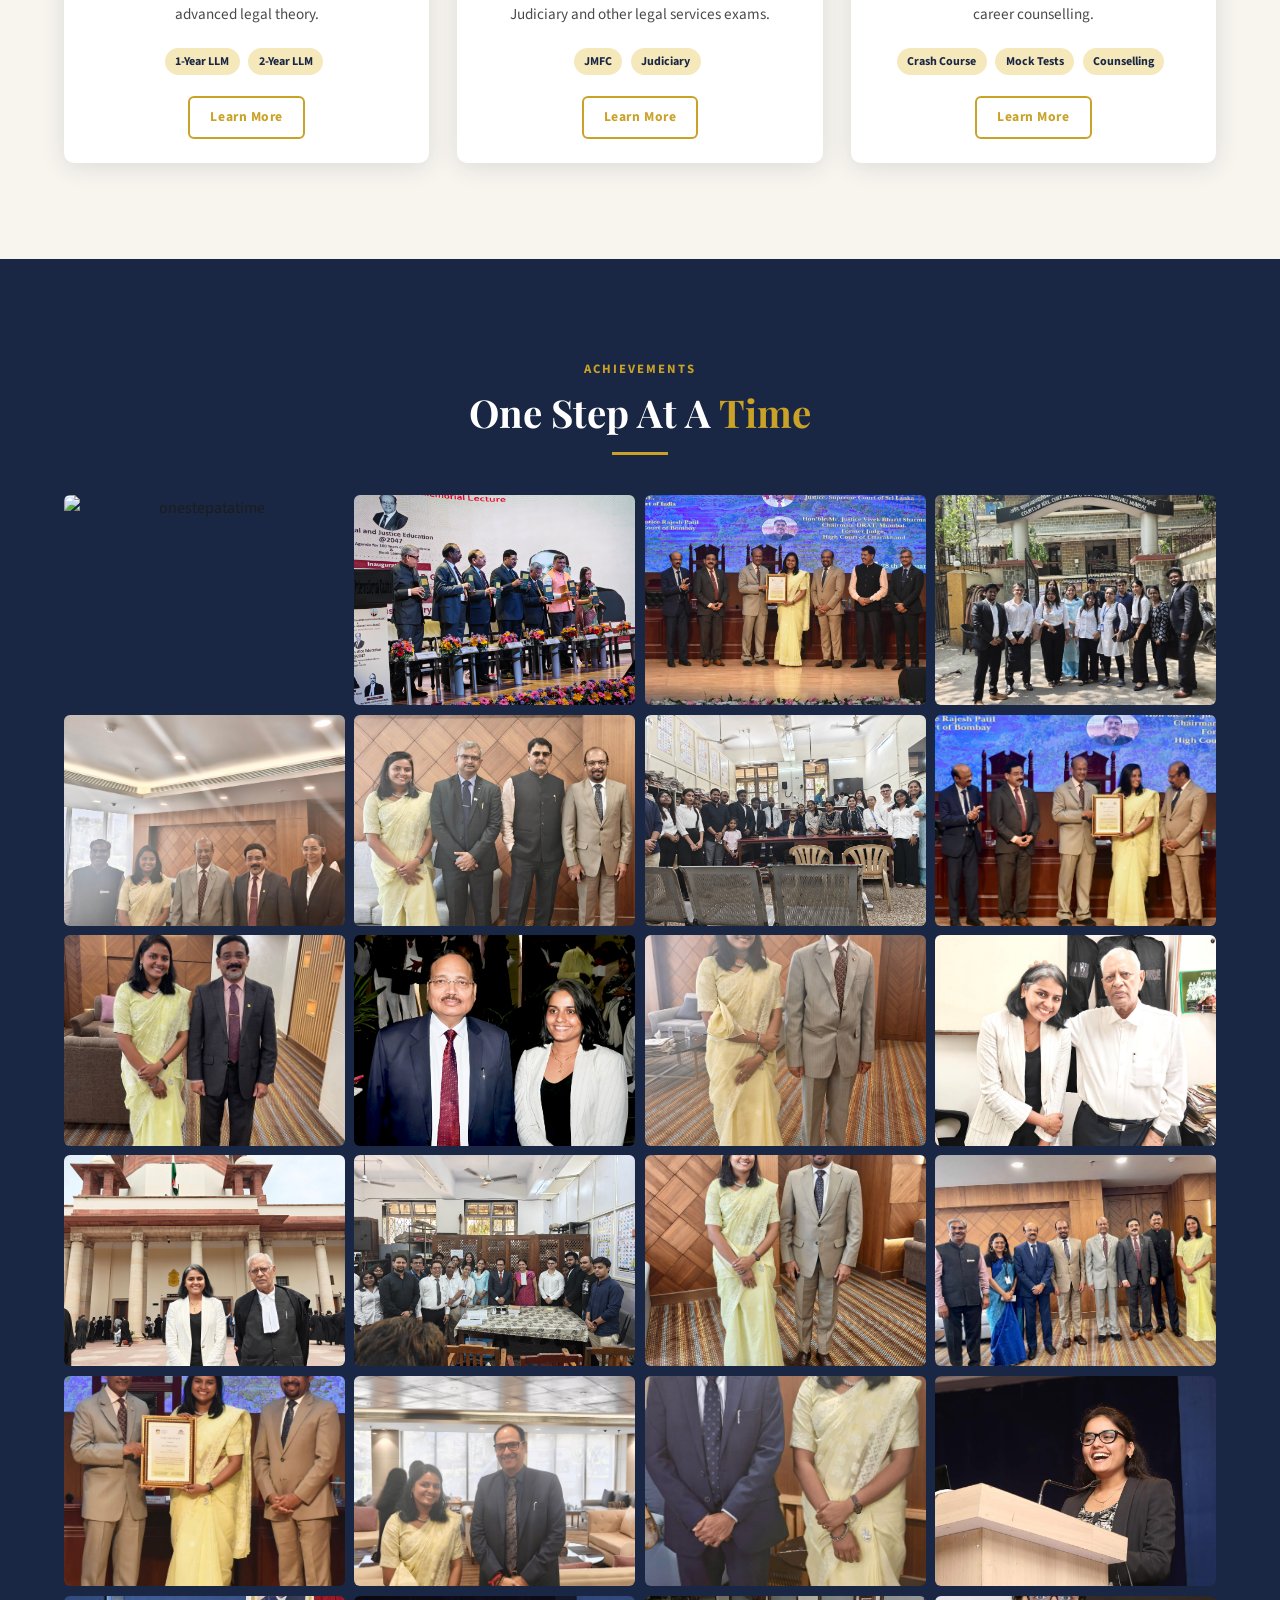
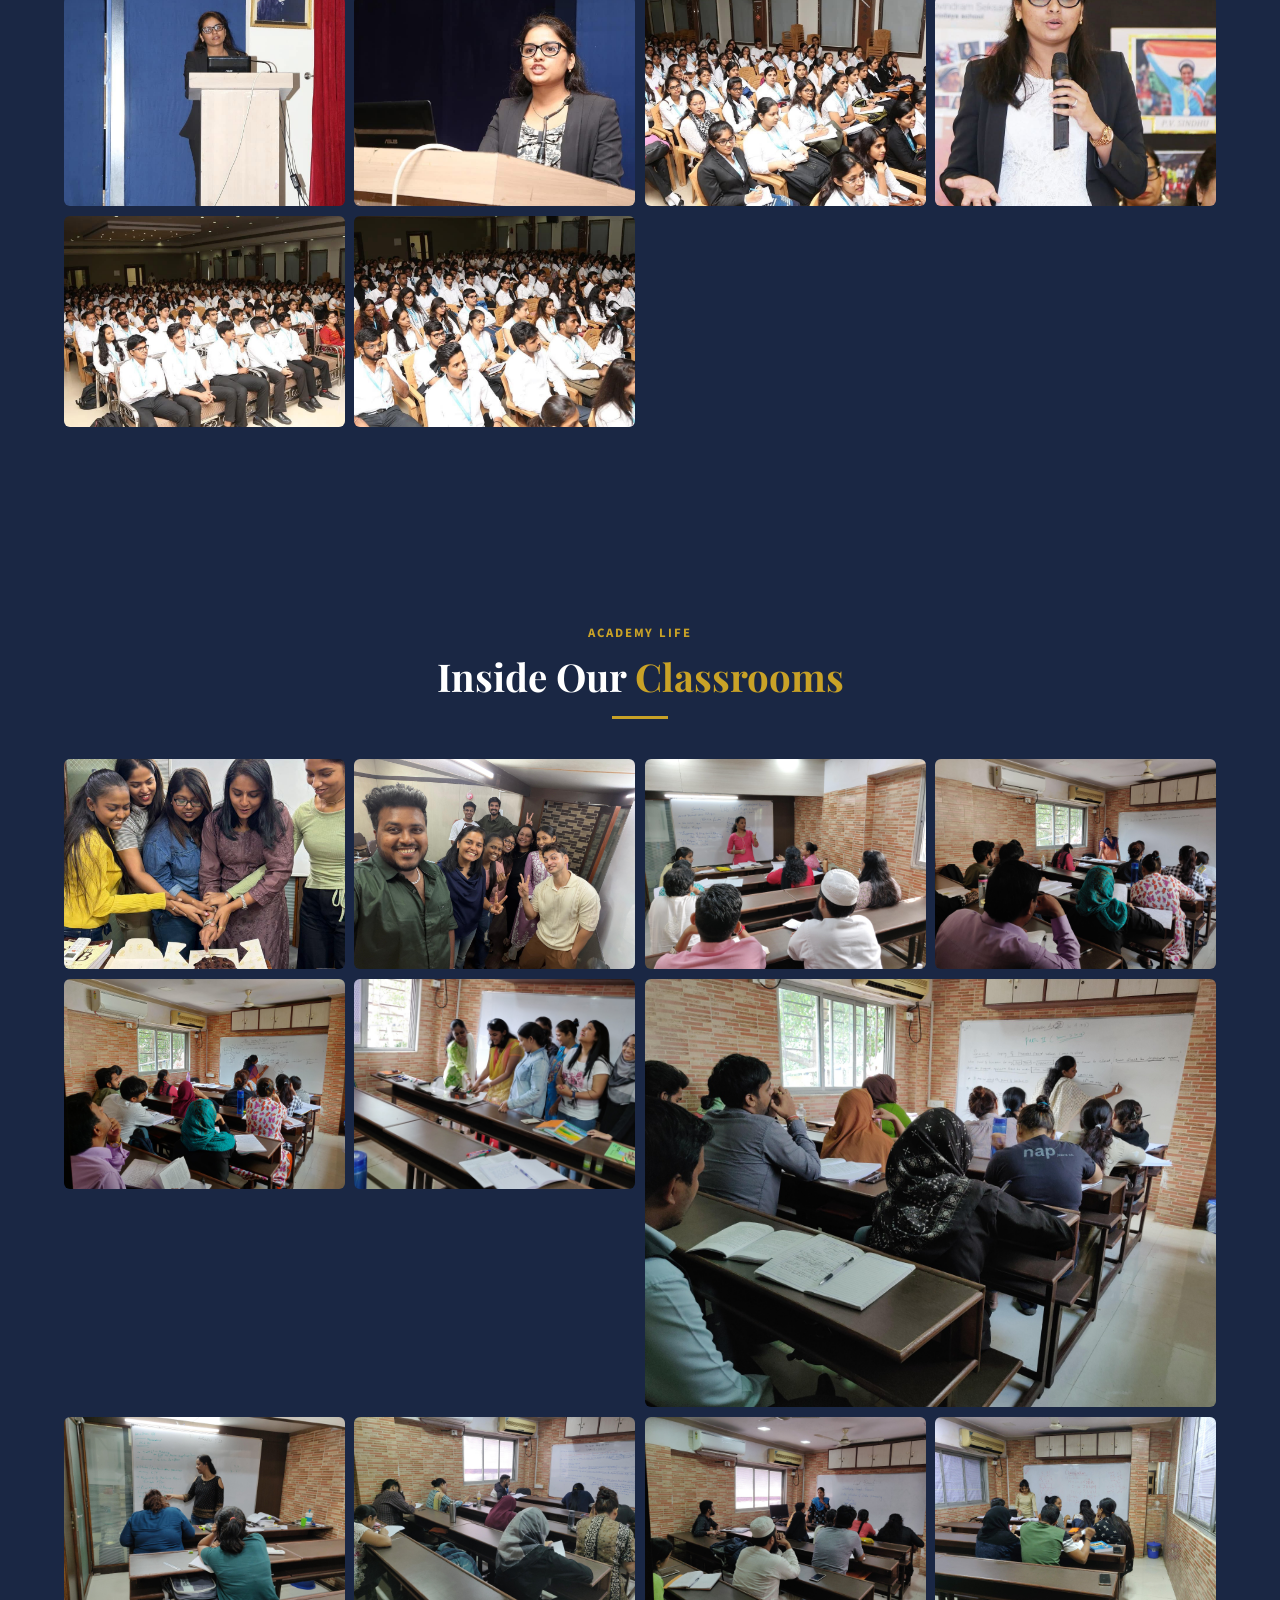
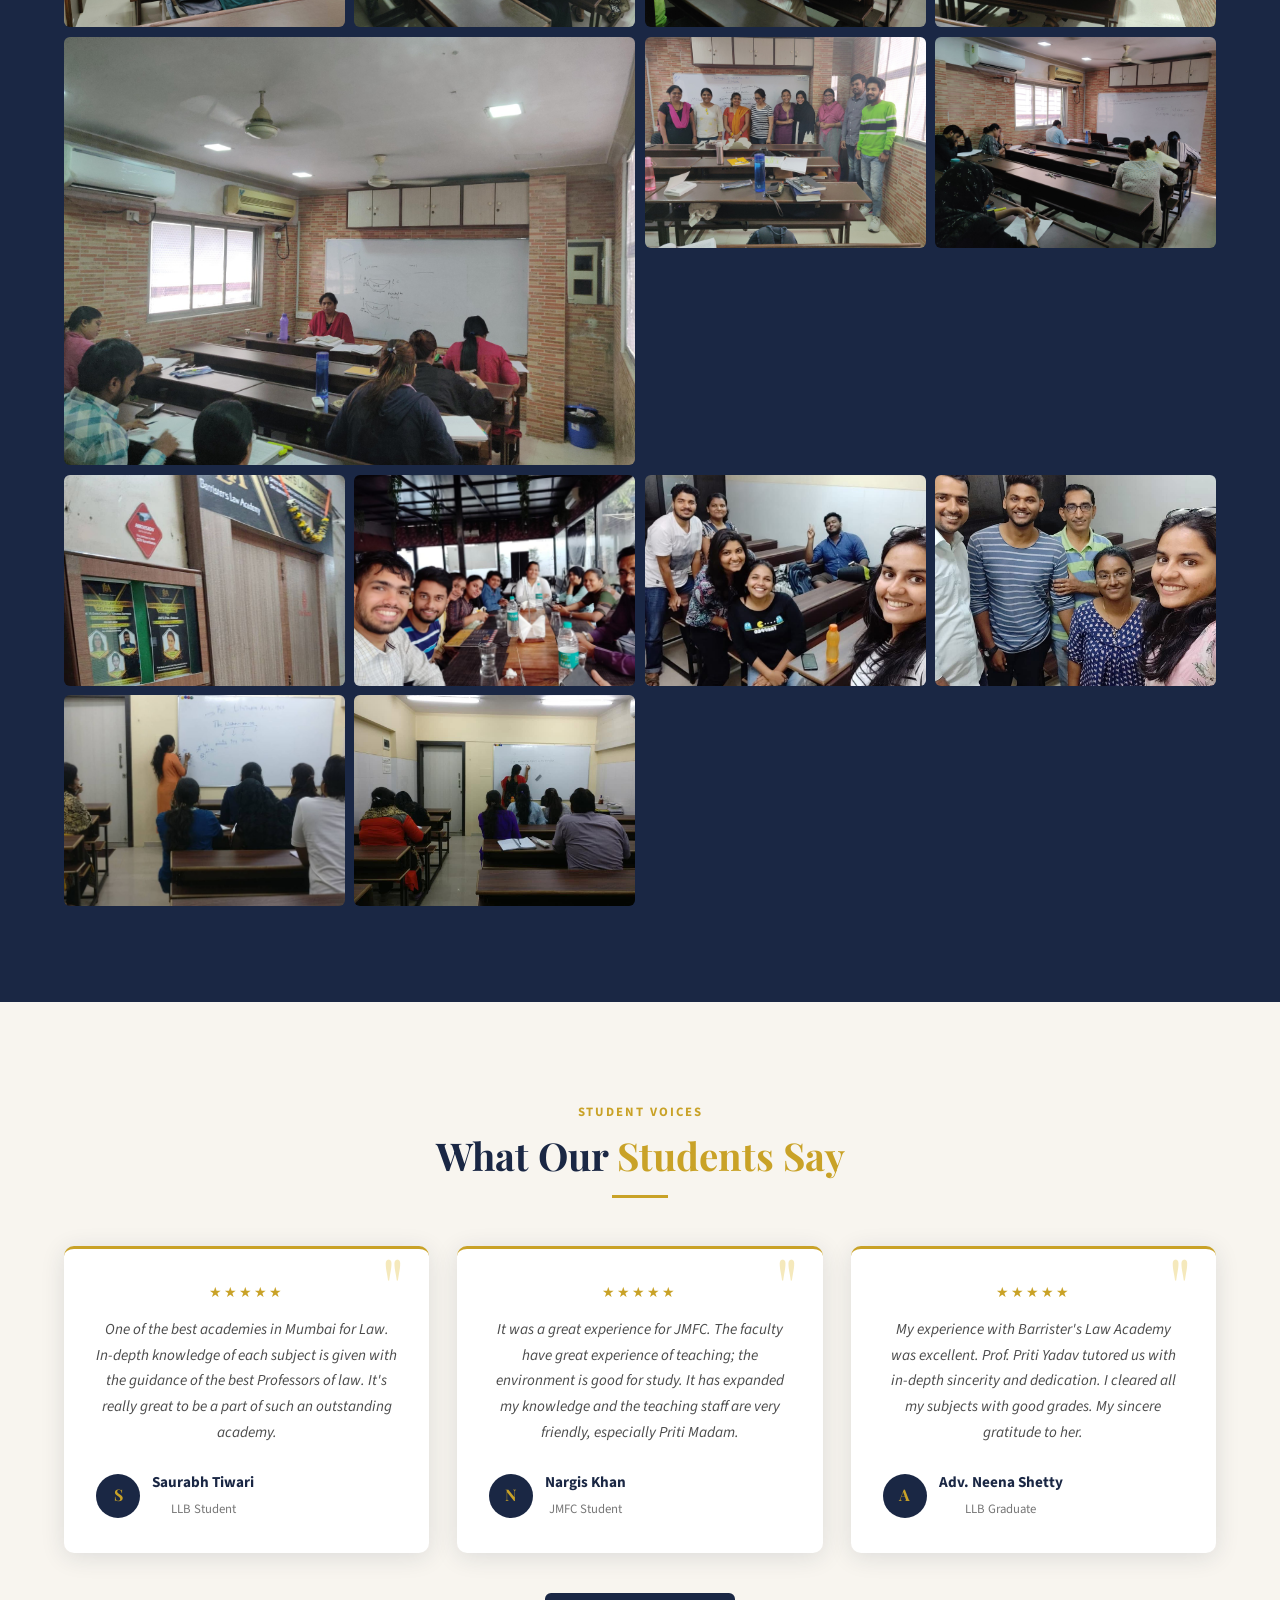
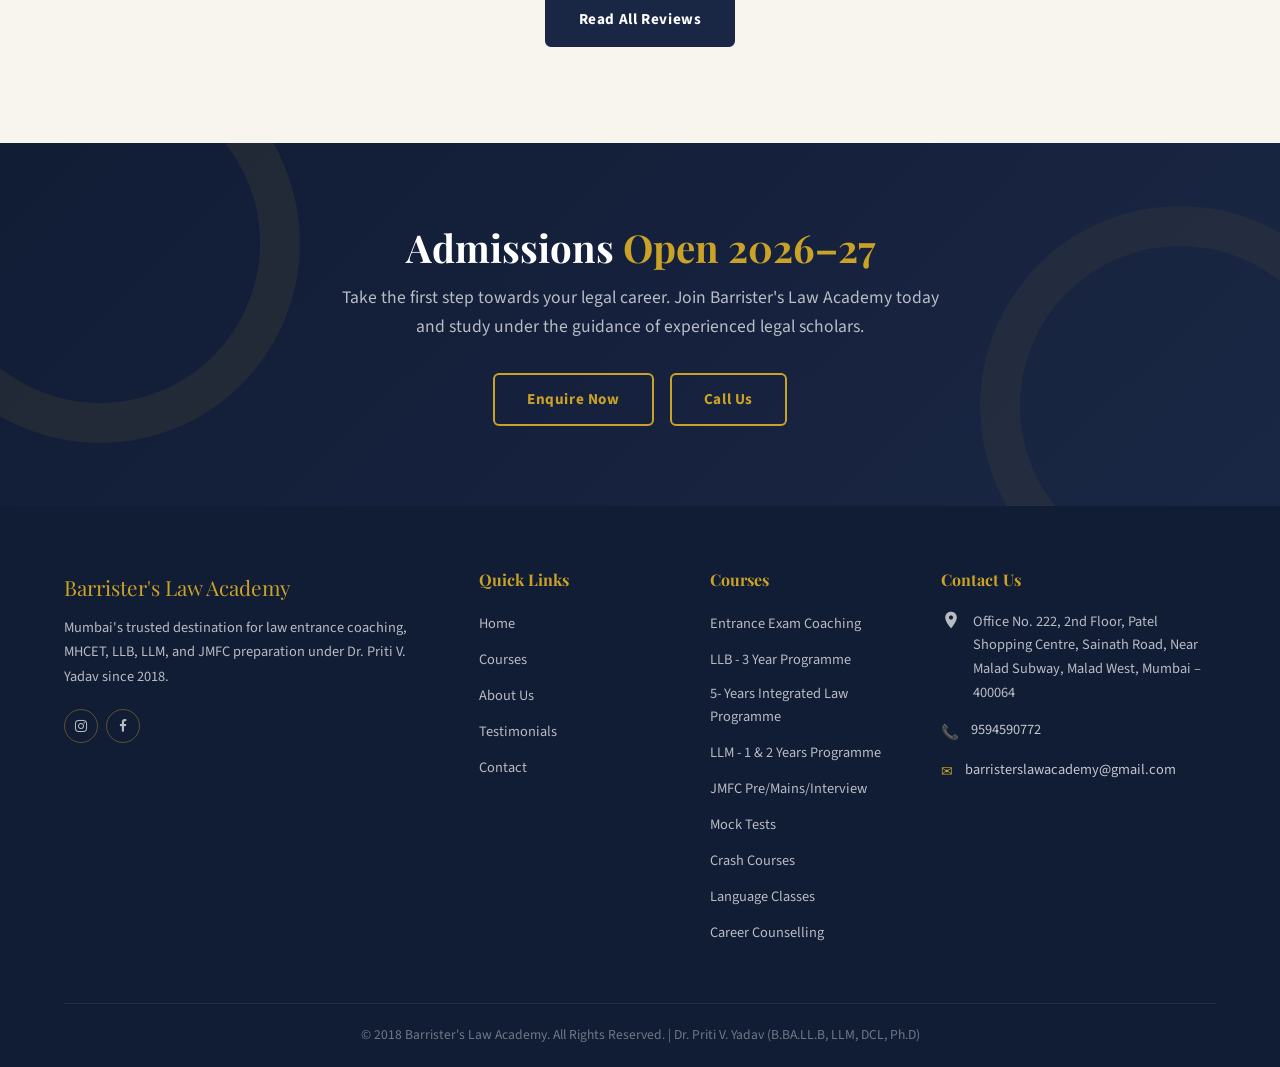
==== commit f433e5e7: "updating the logo for the google pin" ====
--- a/Neha_Website/bla-website1/bla-website/index.html
+++ b/Neha_Website/bla-website1/bla-website/index.html
@@ -695,7 +695,8 @@
             <div class="footer-col">
                 <h5>Contact Us</h5>
                 <div class="footer-contact-item">
-                    <span class="icon">📍</span>
+                    <span>
+                    <i class="material-icons" style="font-size:20px">place</i></span>
                     <span>Office No. 222, 2nd Floor, Patel Shopping Centre, Sainath Road, Near Malad Subway, Malad West, Mumbai – 400064</span>
                 </div>
                 <div class="footer-contact-item">
